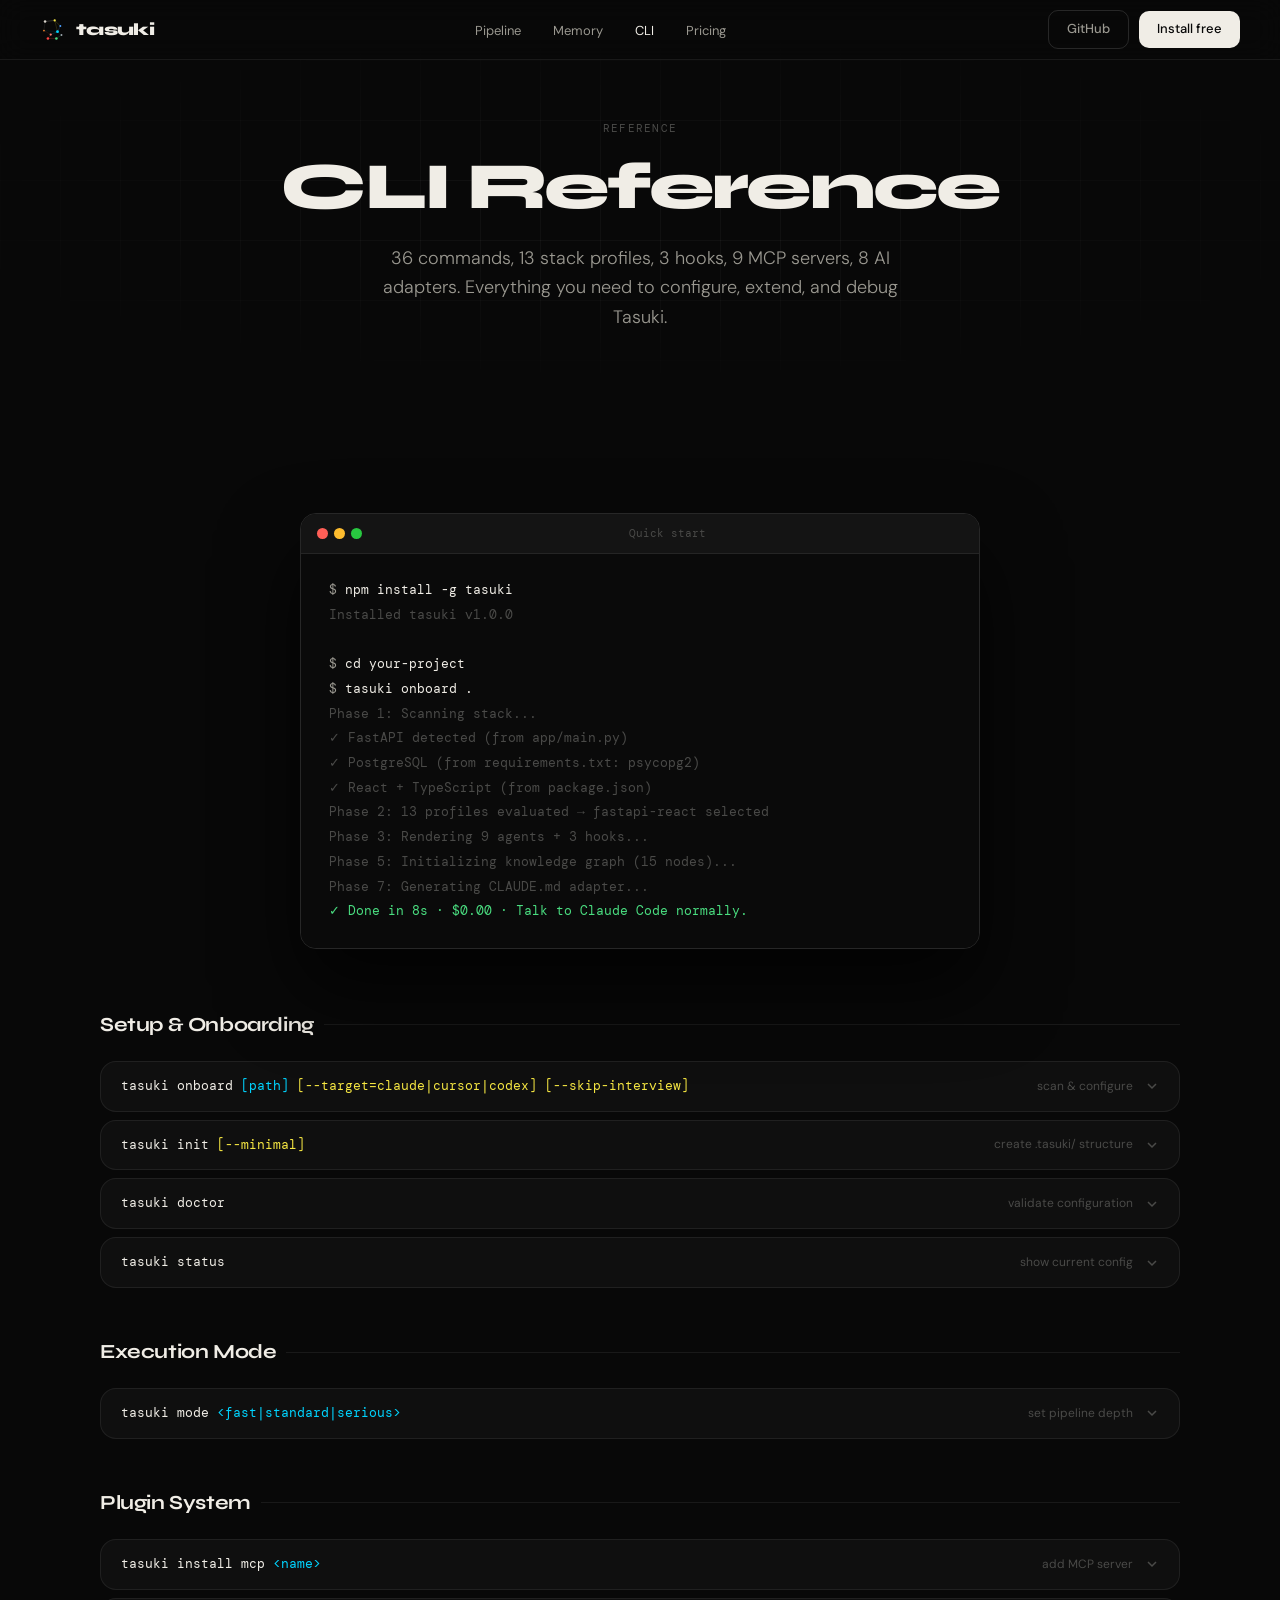
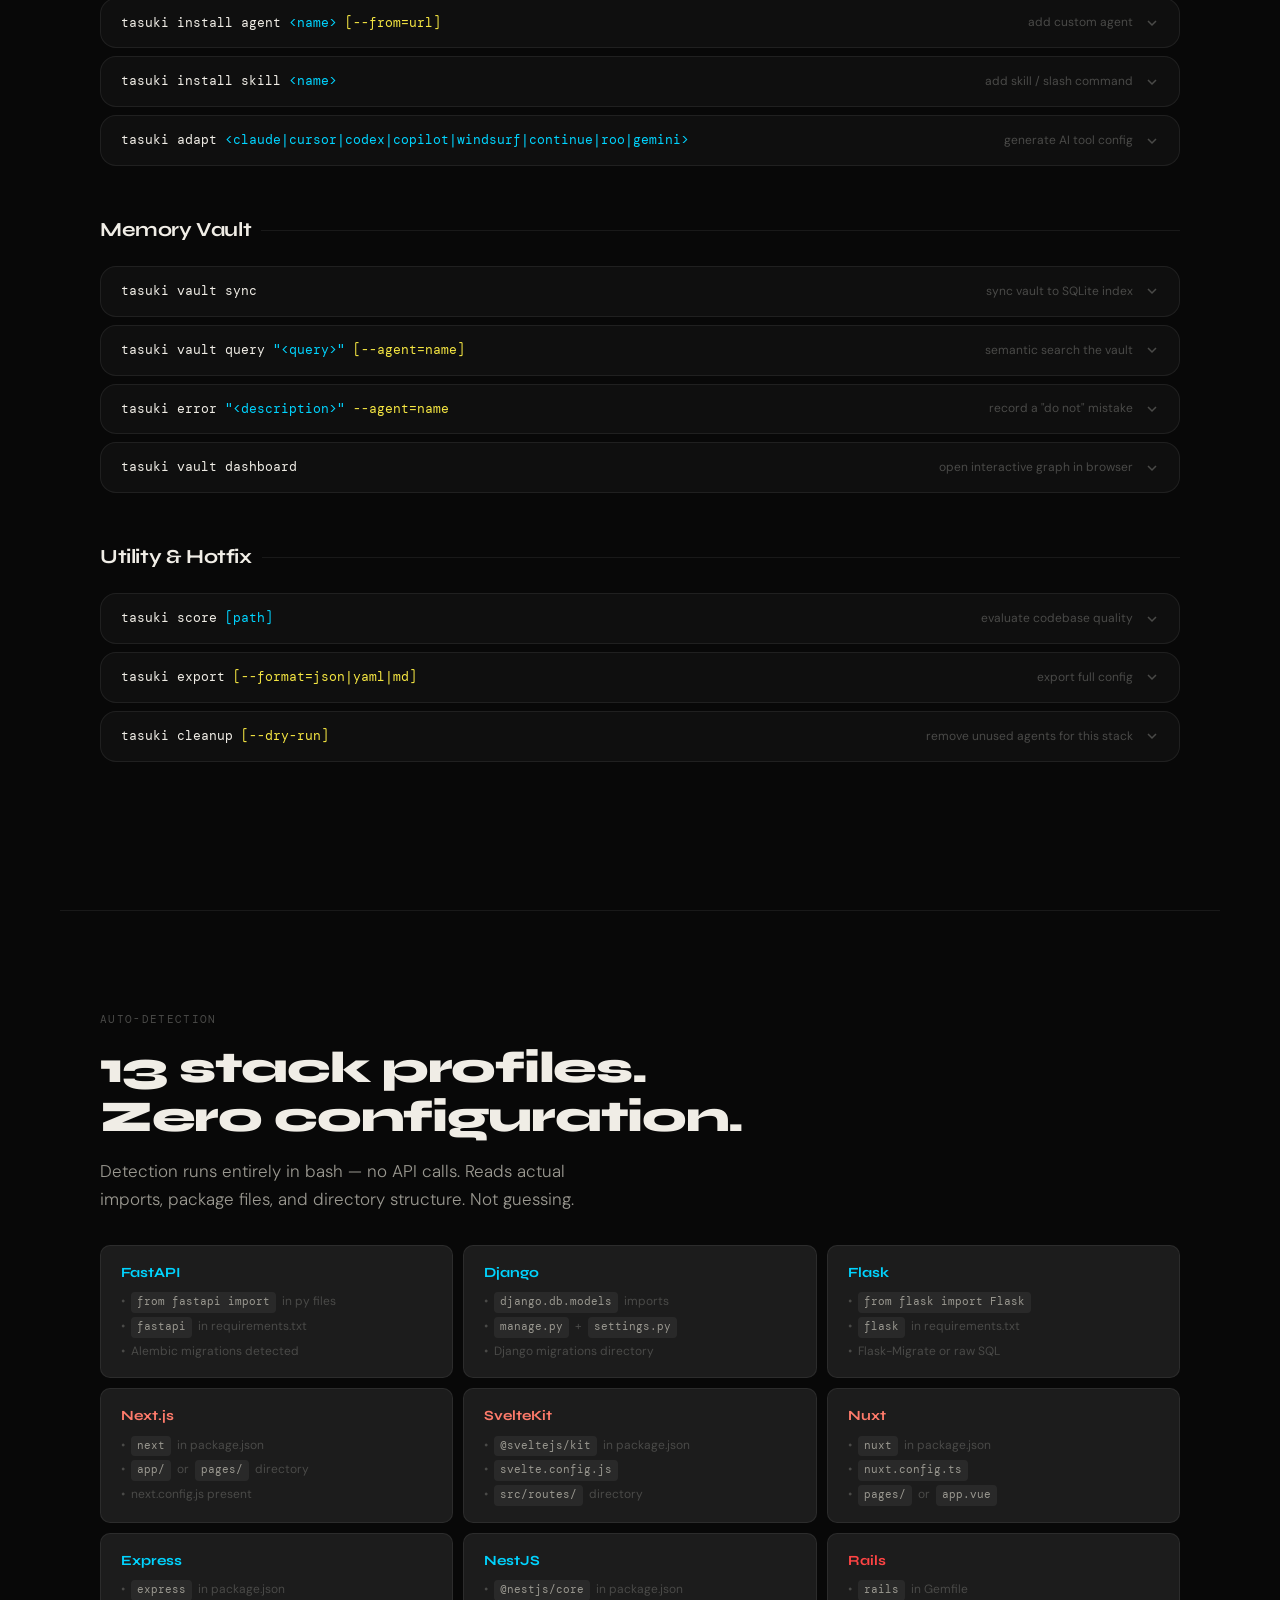
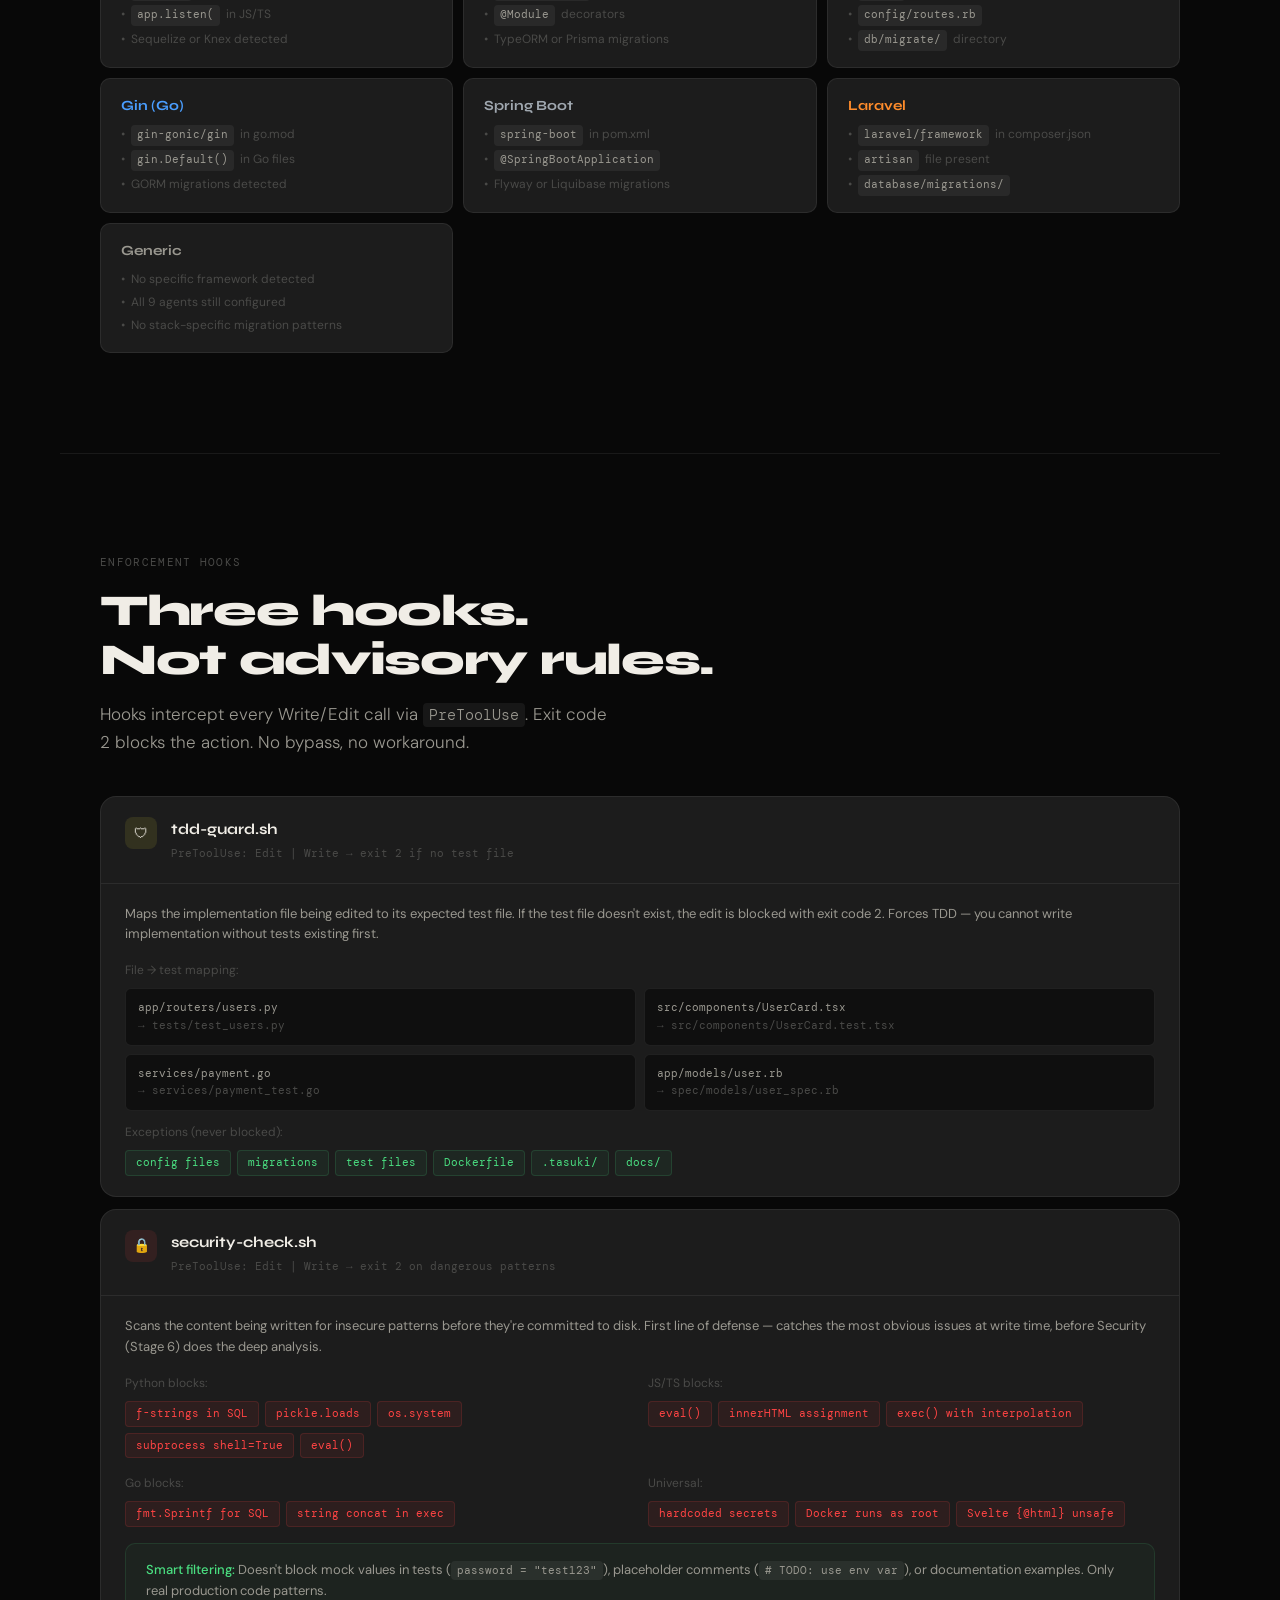
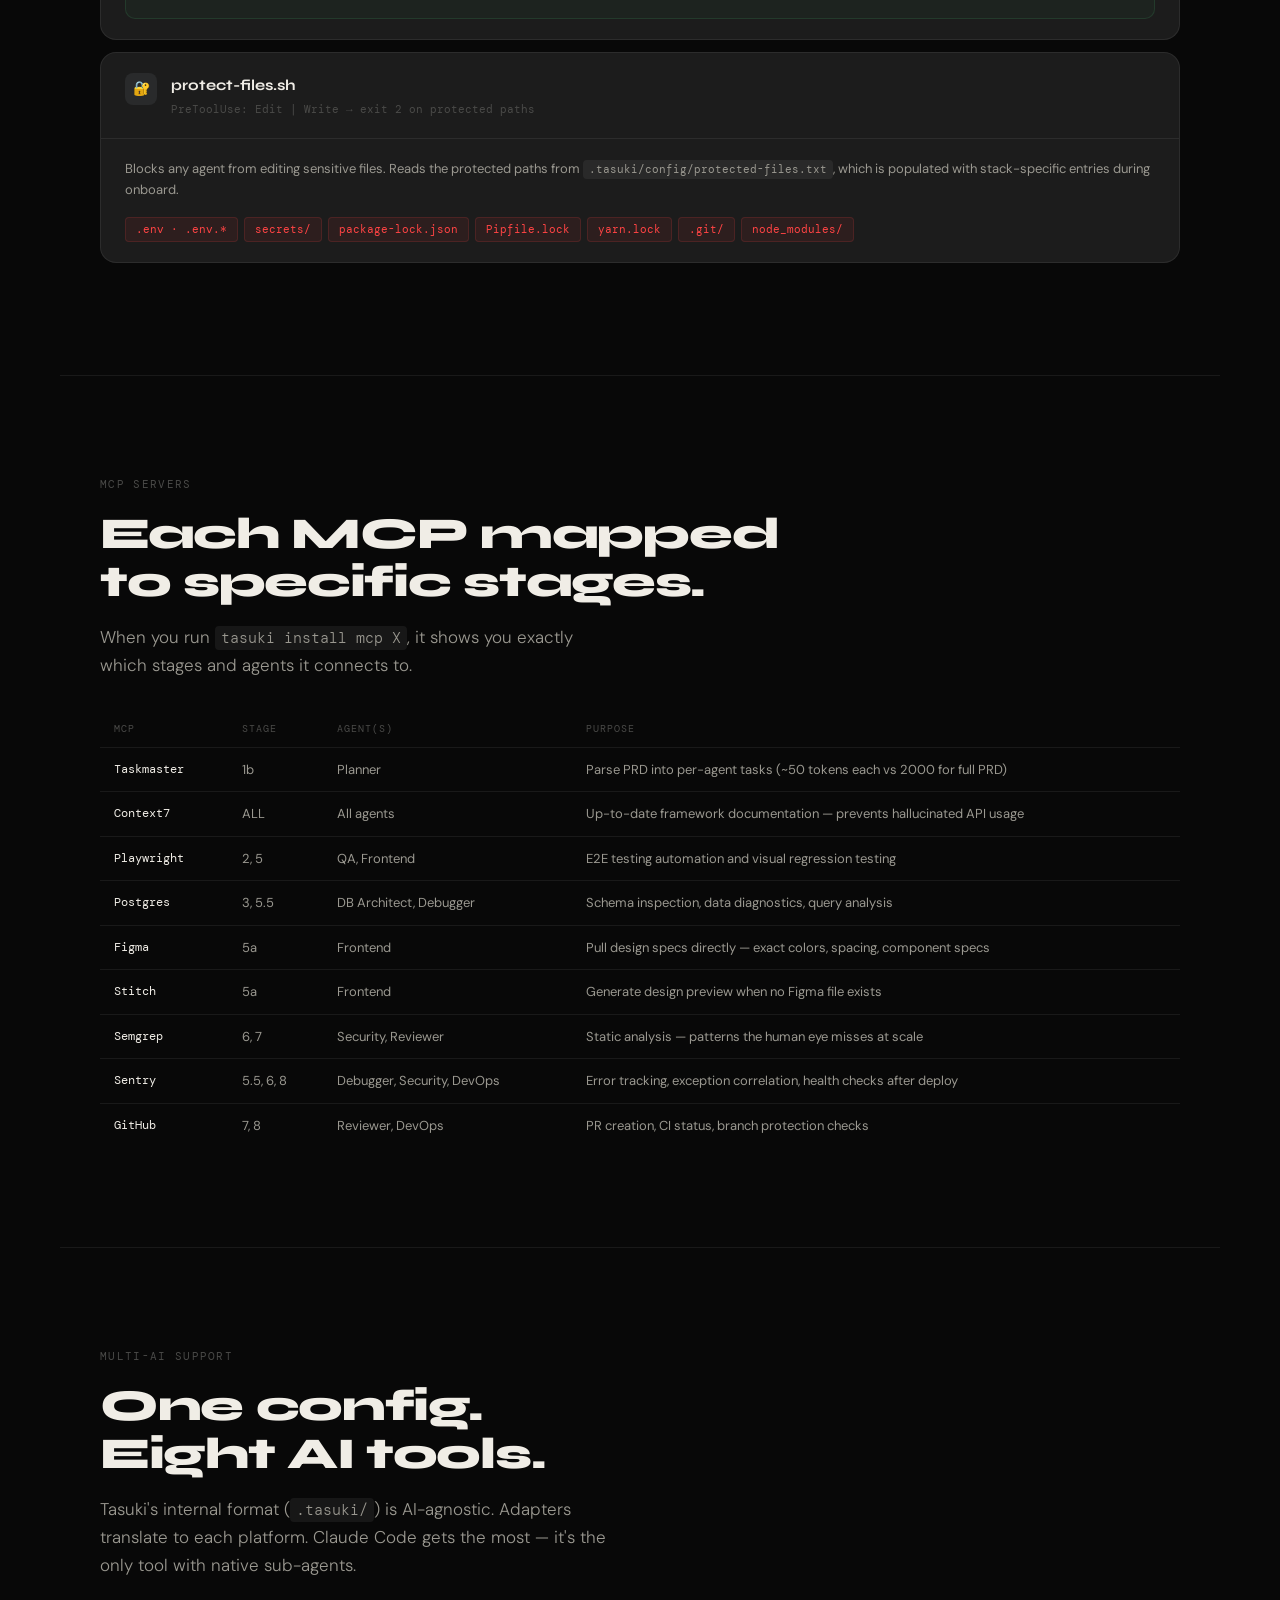
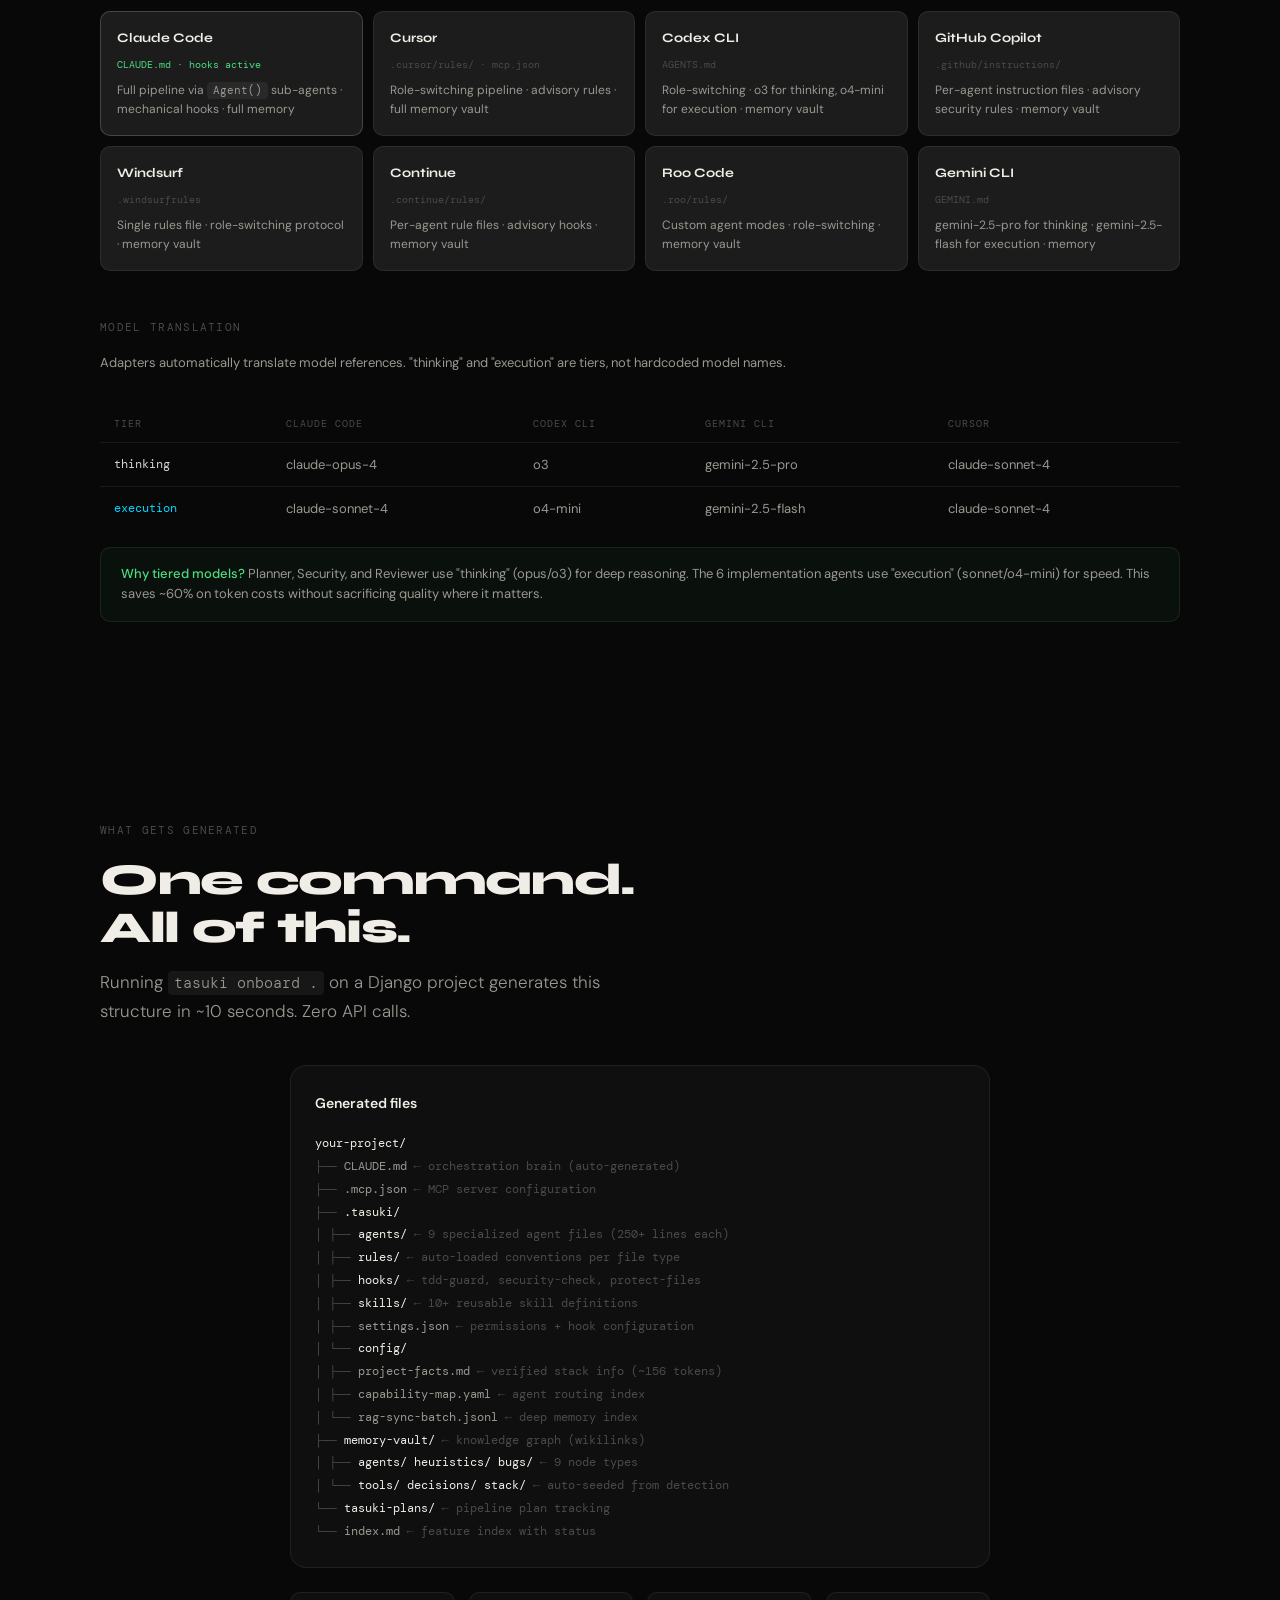
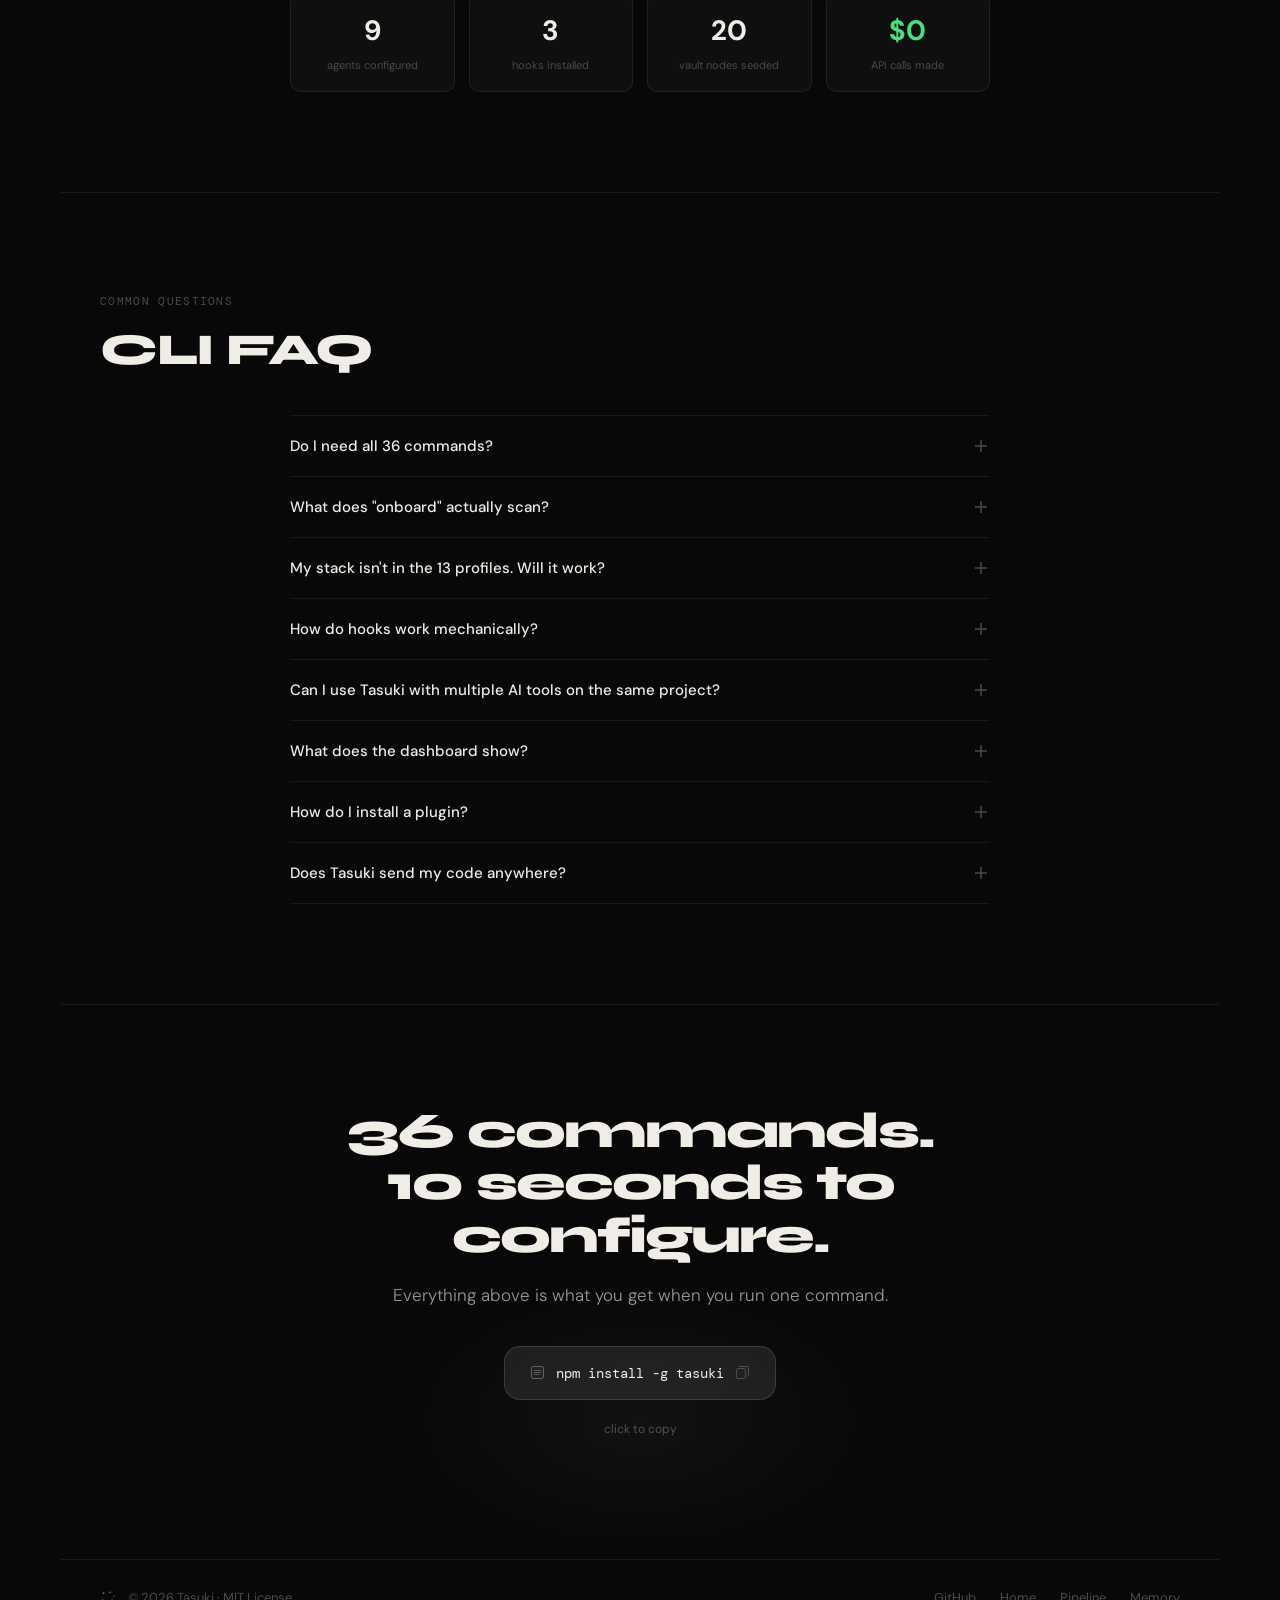
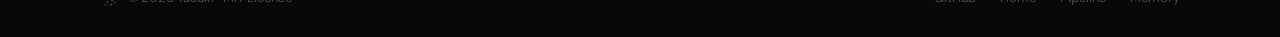
==== cli.html @ 6d3ccdf7 "Build multi-page site — pipeline, memory, CLI pages + shared CSS/JS - Extract inline styles/scripts " ====
<!DOCTYPE html>
<html lang="en">
<head>
<meta charset="UTF-8">
<meta name="viewport" content="width=device-width, initial-scale=1.0">
<title>CLI Reference — Tasuki</title>
<meta name="description" content="Complete Tasuki CLI reference: all 36 commands, 13 stack profiles, 3 hooks, 9 MCP servers, and multi-AI adapter system.">
<link rel="preconnect" href="https://fonts.googleapis.com">
<link rel="preconnect" href="https://fonts.gstatic.com" crossorigin>
<link href="https://fonts.googleapis.com/css2?family=Syne:wght@700;800&family=DM+Mono:wght@400;500&family=DM+Sans:ital,opsz,wght@0,9..40,300;0,9..40,400;0,9..40,500;1,9..40,300&display=swap" rel="stylesheet">
<link rel="stylesheet" href="css/styles.css">
</head>
<body>

<!-- NAV -->
<nav>
  <a href="index.html" class="nav-logo">
    <svg width="26" height="26" viewBox="0 0 92 84" fill="none">
      <line x1="18" y1="12" x2="52" y2="8"   stroke="#D8D4CC" stroke-width="1.2" opacity="0.55"/>
      <line x1="18" y1="12" x2="14" y2="44"  stroke="#D8D4CC" stroke-width="1.2" opacity="0.25"/>
      <line x1="52" y1="8"  x2="72" y2="28"  stroke="#F5E642"  stroke-width="1.2" opacity="0.5"/>
      <line x1="52" y1="8"  x2="62" y2="48"  stroke="#F5E642"  stroke-width="1.2" opacity="0.42"/>
      <line x1="72" y1="28" x2="62" y2="48"  stroke="#4A9EFF"  stroke-width="1.2" opacity="0.52"/>
      <line x1="62" y1="48" x2="38" y2="58"  stroke="#00D4FF"  stroke-width="1.2" opacity="0.52"/>
      <line x1="62" y1="48" x2="14" y2="44"  stroke="#00D4FF"  stroke-width="1.2" opacity="0.22"/>
      <line x1="38" y1="58" x2="14" y2="44"  stroke="#FF7B6B"  stroke-width="1.2" opacity="0.32"/>
      <line x1="38" y1="58" x2="28" y2="72"  stroke="#FF7B6B"  stroke-width="1.2" opacity="0.46"/>
      <line x1="28" y1="72" x2="58" y2="72"  stroke="#FF4444"  stroke-width="1.2" opacity="0.56"/>
      <line x1="58" y1="72" x2="76" y2="60"  stroke="#4ADE80"  stroke-width="1.2" opacity="0.5"/>
      <line x1="62" y1="48" x2="76" y2="60"  stroke="#00D4FF"  stroke-width="1.2" opacity="0.2"/>
      <circle cx="18" cy="12" r="4.5" fill="#D8D4CC"/>
      <circle cx="52" cy="8"  r="4"   fill="#F5E642"/>
      <circle cx="72" cy="28" r="3.5" fill="#4A9EFF"/>
      <circle cx="62" cy="48" r="5"   fill="#00D4FF"/>
      <circle cx="38" cy="58" r="4"   fill="#FF7B6B"/>
      <circle cx="14" cy="44" r="3"   fill="#FF8C2B"/>
      <circle cx="28" cy="72" r="4.5" fill="#FF4444"/>
      <circle cx="58" cy="72" r="4.5" fill="#4ADE80"/>
      <circle cx="76" cy="60" r="3.5" fill="#A0A8B0"/>
    </svg>
    <span class="nav-wordmark">tasuki</span>
  </a>
  <ul class="nav-links">
    <li><a href="pipeline.html">Pipeline</a></li>
    <li><a href="memory.html">Memory</a></li>
    <li><a href="cli.html" class="active">CLI</a></li>
    <li><a href="index.html#pricing">Pricing</a></li>
  </ul>
  <div class="nav-cta">
    <a href="https://github.com/ForeroAlexander/Tasuki" class="btn btn-ghost" target="_blank">GitHub</a>
    <a href="index.html#install" class="btn btn-white">Install free</a>
  </div>
</nav>

<!-- HERO -->
<div class="page-hero">
  <div class="hero-grid"></div>
  <div class="page-hero-eyebrow">Reference</div>
  <h1 class="page-hero-title">CLI Reference</h1>
  <p class="page-hero-sub">36 commands, 13 stack profiles, 3 hooks, 9 MCP servers, 8 AI adapters. Everything you need to configure, extend, and debug Tasuki.</p>
</div>

<div class="sect">

  <!-- QUICK START -->
  <div class="terminal-wrap" style="margin-bottom:60px;">
    <div class="terminal-bar">
      <div class="terminal-dots"><span class="td-r"></span><span class="td-y"></span><span class="td-g"></span></div>
      <div class="terminal-title">Quick start</div>
    </div>
    <div class="terminal-body">
      <span class="t-line"><span class="t-p">$</span> <span class="t-cmd">npm install -g tasuki</span></span>
      <span class="t-line t-dim">  Installed tasuki v1.0.0</span>
      <span class="t-line">&nbsp;</span>
      <span class="t-line"><span class="t-p">$</span> <span class="t-cmd">cd your-project</span></span>
      <span class="t-line"><span class="t-p">$</span> <span class="t-cmd">tasuki onboard .</span></span>
      <span class="t-line t-dim">  Phase 1: Scanning stack...</span>
      <span class="t-line t-dim">  ✓ FastAPI detected (from app/main.py)</span>
      <span class="t-line t-dim">  ✓ PostgreSQL (from requirements.txt: psycopg2)</span>
      <span class="t-line t-dim">  ✓ React + TypeScript (from package.json)</span>
      <span class="t-line t-dim">  Phase 2: 13 profiles evaluated → fastapi-react selected</span>
      <span class="t-line t-dim">  Phase 3: Rendering 9 agents + 3 hooks...</span>
      <span class="t-line t-dim">  Phase 5: Initializing knowledge graph (15 nodes)...</span>
      <span class="t-line t-dim">  Phase 7: Generating CLAUDE.md adapter...</span>
      <span class="t-line t-ok">  ✓ Done in 8s · $0.00 · Talk to Claude Code normally.</span>
    </div>
  </div>

  <!-- SETUP COMMANDS -->
  <div class="cmd-category">
    <div class="cmd-category-title">Setup &amp; Onboarding</div>

    <div class="cmd-block" onclick="toggleCmd(this)">
      <div class="cmd-head">
        <span class="cmd-syntax">tasuki onboard <span class="arg">[path]</span> <span class="flag">[--target=claude|cursor|codex]</span> <span class="flag">[--skip-interview]</span></span>
        <span class="cmd-brief">scan &amp; configure</span>
        <svg class="cmd-expand-icon" width="14" height="14" viewBox="0 0 14 14" fill="none" stroke="currentColor" stroke-width="1.5"><path d="M3 5L7 9L11 5"/></svg>
      </div>
      <div class="cmd-detail">
        <div class="cmd-detail-inner">
          <div class="cmd-desc">Scans your project with 5 bash detectors (zero API calls, $0), matches to a stack profile, generates <code>.tasuki/</code>, initializes the knowledge graph, and translates to your target AI tool. Takes ~10 seconds.</div>
          <div class="cmd-example">
            <span class="p">$</span> <span class="c">tasuki onboard . --target=cursor</span><br>
            <span class="ok">✓ Cursor adapter generated (.cursor/rules/)</span>
          </div>
        </div>
      </div>
    </div>

    <div class="cmd-block" onclick="toggleCmd(this)">
      <div class="cmd-head">
        <span class="cmd-syntax">tasuki init <span class="flag">[--minimal]</span></span>
        <span class="cmd-brief">create .tasuki/ structure</span>
        <svg class="cmd-expand-icon" width="14" height="14" viewBox="0 0 14 14" fill="none" stroke="currentColor" stroke-width="1.5"><path d="M3 5L7 9L11 5"/></svg>
      </div>
      <div class="cmd-detail">
        <div class="cmd-detail-inner">
          <div class="cmd-desc">Creates the bare <code>.tasuki/</code> directory structure without scanning. Use when you want to manually configure agents. <code>--minimal</code> creates only essential files.</div>
        </div>
      </div>
    </div>

    <div class="cmd-block" onclick="toggleCmd(this)">
      <div class="cmd-head">
        <span class="cmd-syntax">tasuki doctor</span>
        <span class="cmd-brief">validate configuration</span>
        <svg class="cmd-expand-icon" width="14" height="14" viewBox="0 0 14 14" fill="none" stroke="currentColor" stroke-width="1.5"><path d="M3 5L7 9L11 5"/></svg>
      </div>
      <div class="cmd-detail">
        <div class="cmd-detail-inner">
          <div class="cmd-desc">Checks all generated files for validity: JSON syntax, no unresolved <code>{{PLACEHOLDERS}}</code>, agent frontmatter parseable, hooks executable, capability map consistent.</div>
          <div class="cmd-example">
            <span class="p">$</span> <span class="c">tasuki doctor</span><br>
            <span class="ok">✓ 9 agents valid</span><br>
            <span class="ok">✓ 3 hooks executable</span><br>
            <span class="warn">⚠ project-facts.md: 2 unverified paths</span>
          </div>
        </div>
      </div>
    </div>

    <div class="cmd-block" onclick="toggleCmd(this)">
      <div class="cmd-head">
        <span class="cmd-syntax">tasuki status</span>
        <span class="cmd-brief">show current config</span>
        <svg class="cmd-expand-icon" width="14" height="14" viewBox="0 0 14 14" fill="none" stroke="currentColor" stroke-width="1.5"><path d="M3 5L7 9L11 5"/></svg>
      </div>
      <div class="cmd-detail">
        <div class="cmd-detail-inner">
          <div class="cmd-desc">Displays current configuration: active mode, detected stack, installed agents, active hooks, memory vault summary.</div>
          <div class="cmd-example">
            <span class="p">$</span> <span class="c">tasuki status</span><br>
            <span class="o">Mode: standard · Target: claude</span><br>
            <span class="o">Stack: FastAPI + PostgreSQL + React</span><br>
            <span class="o">Agents: 9 active · Hooks: 3 · Memory: 34 nodes</span>
          </div>
        </div>
      </div>
    </div>
  </div>

  <!-- MODE COMMANDS -->
  <div class="cmd-category">
    <div class="cmd-category-title">Execution Mode</div>

    <div class="cmd-block" onclick="toggleCmd(this)">
      <div class="cmd-head">
        <span class="cmd-syntax">tasuki mode <span class="arg">&lt;fast|standard|serious&gt;</span></span>
        <span class="cmd-brief">set pipeline depth</span>
        <svg class="cmd-expand-icon" width="14" height="14" viewBox="0 0 14 14" fill="none" stroke="currentColor" stroke-width="1.5"><path d="M3 5L7 9L11 5"/></svg>
      </div>
      <div class="cmd-detail">
        <div class="cmd-detail-inner">
          <div class="cmd-desc">Sets the execution mode written to CLAUDE.md. <strong>fast</strong>: 3 agents, ~$0.26, small bugs. <strong>standard</strong>: 6 agents, ~$0.68, new features. <strong>serious</strong>: all 9 agents, RAG mandatory, full retries.</div>
          <div class="cmd-example">
            <span class="p">$</span> <span class="c">tasuki mode standard</span><br>
            <span class="ok">✓ Mode set to standard (6 agents, ~$0.68/task)</span>
          </div>
        </div>
      </div>
    </div>
  </div>

  <!-- INSTALL COMMANDS -->
  <div class="cmd-category">
    <div class="cmd-category-title">Plugin System</div>

    <div class="cmd-block" onclick="toggleCmd(this)">
      <div class="cmd-head">
        <span class="cmd-syntax">tasuki install mcp <span class="arg">&lt;name&gt;</span></span>
        <span class="cmd-brief">add MCP server</span>
        <svg class="cmd-expand-icon" width="14" height="14" viewBox="0 0 14 14" fill="none" stroke="currentColor" stroke-width="1.5"><path d="M3 5L7 9L11 5"/></svg>
      </div>
      <div class="cmd-detail">
        <div class="cmd-detail-inner">
          <div class="cmd-desc">Installs an MCP server and wires it into the appropriate pipeline stages and agents. Shows you exactly which stages and agents the MCP connects to before confirming.</div>
          <div class="cmd-example">
            <span class="p">$</span> <span class="c">tasuki install mcp playwright</span><br>
            <span class="o">→ Stage 2 (QA E2E testing)</span><br>
            <span class="o">→ Stage 5 (Frontend visual regression)</span><br>
            <span class="o">→ Agents: qa, frontend-dev</span><br>
            <span class="ok">✓ Installed. Add to CLAUDE.md MCP list to activate.</span>
          </div>
        </div>
      </div>
    </div>

    <div class="cmd-block" onclick="toggleCmd(this)">
      <div class="cmd-head">
        <span class="cmd-syntax">tasuki install agent <span class="arg">&lt;name&gt;</span> <span class="flag">[--from=url]</span></span>
        <span class="cmd-brief">add custom agent</span>
        <svg class="cmd-expand-icon" width="14" height="14" viewBox="0 0 14 14" fill="none" stroke="currentColor" stroke-width="1.5"><path d="M3 5L7 9L11 5"/></svg>
      </div>
      <div class="cmd-detail">
        <div class="cmd-detail-inner">
          <div class="cmd-desc">Installs a custom agent into <code>.tasuki/agents/</code> and regenerates the capability map. The Planner will automatically see and route tasks to the new agent on the next pipeline run.</div>
          <div class="cmd-example">
            <span class="p">$</span> <span class="c">tasuki install agent mobile-dev</span><br>
            <span class="ok">✓ Agent installed · capability-map.yaml updated</span><br>
            <span class="o">Planner will now route mobile tasks to mobile-dev</span>
          </div>
        </div>
      </div>
    </div>

    <div class="cmd-block" onclick="toggleCmd(this)">
      <div class="cmd-head">
        <span class="cmd-syntax">tasuki install skill <span class="arg">&lt;name&gt;</span></span>
        <span class="cmd-brief">add skill / slash command</span>
        <svg class="cmd-expand-icon" width="14" height="14" viewBox="0 0 14 14" fill="none" stroke="currentColor" stroke-width="1.5"><path d="M3 5L7 9L11 5"/></svg>
      </div>
      <div class="cmd-detail">
        <div class="cmd-detail-inner">
          <div class="cmd-desc">Installs a skill into <code>.tasuki/skills/</code> and exposes it as a <code>/command</code> in your AI tool. Skills can be auto-triggered in specific pipeline stages or invoked manually.</div>
        </div>
      </div>
    </div>

    <div class="cmd-block" onclick="toggleCmd(this)">
      <div class="cmd-head">
        <span class="cmd-syntax">tasuki adapt <span class="arg">&lt;claude|cursor|codex|copilot|windsurf|continue|roo|gemini&gt;</span></span>
        <span class="cmd-brief">generate AI tool config</span>
        <svg class="cmd-expand-icon" width="14" height="14" viewBox="0 0 14 14" fill="none" stroke="currentColor" stroke-width="1.5"><path d="M3 5L7 9L11 5"/></svg>
      </div>
      <div class="cmd-detail">
        <div class="cmd-detail-inner">
          <div class="cmd-desc">Translates <code>.tasuki/</code> to the target AI tool's format. Can be run after onboarding to add support for a second tool, or after any agent/rule changes.</div>
          <div class="cmd-example">
            <span class="p">$</span> <span class="c">tasuki adapt cursor</span><br>
            <span class="ok">✓ .cursor/rules/ generated (9 agent rules)</span><br>
            <span class="ok">✓ .cursor/mcp.json updated</span>
          </div>
        </div>
      </div>
    </div>
  </div>

  <!-- VAULT COMMANDS -->
  <div class="cmd-category">
    <div class="cmd-category-title">Memory Vault</div>

    <div class="cmd-block" onclick="toggleCmd(this)">
      <div class="cmd-head">
        <span class="cmd-syntax">tasuki vault sync</span>
        <span class="cmd-brief">sync vault to SQLite index</span>
        <svg class="cmd-expand-icon" width="14" height="14" viewBox="0 0 14 14" fill="none" stroke="currentColor" stroke-width="1.5"><path d="M3 5L7 9L11 5"/></svg>
      </div>
      <div class="cmd-detail">
        <div class="cmd-detail-inner">
          <div class="cmd-desc">Reads all files in <code>memory-vault/</code>, parses wikilinks, indexes content into local SQLite for vector search. Run after manually editing vault files.</div>
          <div class="cmd-example">
            <span class="p">$</span> <span class="c">tasuki vault sync</span><br>
            <span class="o">Indexed 34 nodes · 128 edges · 2.3s</span><br>
            <span class="ok">✓ SQLite index updated</span>
          </div>
        </div>
      </div>
    </div>

    <div class="cmd-block" onclick="toggleCmd(this)">
      <div class="cmd-head">
        <span class="cmd-syntax">tasuki vault query <span class="arg">"&lt;query&gt;"</span> <span class="flag">[--agent=name]</span></span>
        <span class="cmd-brief">semantic search the vault</span>
        <svg class="cmd-expand-icon" width="14" height="14" viewBox="0 0 14 14" fill="none" stroke="currentColor" stroke-width="1.5"><path d="M3 5L7 9L11 5"/></svg>
      </div>
      <div class="cmd-detail">
        <div class="cmd-detail-inner">
          <div class="cmd-desc">Runs a semantic query over the local SQLite index. Returns top matching nodes with relevance scores. Use <code>--agent</code> to filter by agent tag.</div>
          <div class="cmd-example">
            <span class="p">$</span> <span class="c">tasuki vault query "how do we handle auth" --agent=backend-dev</span><br>
            <span class="o">→ routers/auth.py (0.94) · models/user.py (0.91)</span><br>
            <span class="o">→ plans/jwt-auth/prd.md (0.87)</span><br>
            <span class="o">→ heuristics/never-trust-client-input.md (0.82)</span>
          </div>
        </div>
      </div>
    </div>

    <div class="cmd-block" onclick="toggleCmd(this)">
      <div class="cmd-head">
        <span class="cmd-syntax">tasuki error <span class="arg">"&lt;description&gt;"</span> <span class="flag">--agent=name</span></span>
        <span class="cmd-brief">record a "do not" mistake</span>
        <svg class="cmd-expand-icon" width="14" height="14" viewBox="0 0 14 14" fill="none" stroke="currentColor" stroke-width="1.5"><path d="M3 5L7 9L11 5"/></svg>
      </div>
      <div class="cmd-detail">
        <div class="cmd-detail-inner">
          <div class="cmd-desc">Creates an error memory node AND adds it to <code>project-facts.md</code>'s "Do NOT" section. Every run of the specified agent will see this before starting.</div>
          <div class="cmd-example">
            <span class="p">$</span> <span class="c">tasuki error "Used print() instead of logger" --agent=backend-dev</span><br>
            <span class="ok">✓ memory-vault/errors/used-print-instead-of-logger.md created</span><br>
            <span class="ok">✓ project-facts.md "Do NOT" section updated</span>
          </div>
        </div>
      </div>
    </div>

    <div class="cmd-block" onclick="toggleCmd(this)">
      <div class="cmd-head">
        <span class="cmd-syntax">tasuki vault dashboard</span>
        <span class="cmd-brief">open interactive graph in browser</span>
        <svg class="cmd-expand-icon" width="14" height="14" viewBox="0 0 14 14" fill="none" stroke="currentColor" stroke-width="1.5"><path d="M3 5L7 9L11 5"/></svg>
      </div>
      <div class="cmd-detail">
        <div class="cmd-detail-inner">
          <div class="cmd-desc">Opens a D3.js force-directed graph of the memory vault in your browser. Node colors by type. Click to highlight connections. Each panel shows the raw file content.</div>
        </div>
      </div>
    </div>
  </div>

  <!-- UTILITY COMMANDS -->
  <div class="cmd-category">
    <div class="cmd-category-title">Utility &amp; Hotfix</div>

    <div class="cmd-block" onclick="toggleCmd(this)">
      <div class="cmd-head">
        <span class="cmd-syntax">tasuki score <span class="arg">[path]</span></span>
        <span class="cmd-brief">evaluate codebase quality</span>
        <svg class="cmd-expand-icon" width="14" height="14" viewBox="0 0 14 14" fill="none" stroke="currentColor" stroke-width="1.5"><path d="M3 5L7 9L11 5"/></svg>
      </div>
      <div class="cmd-detail">
        <div class="cmd-detail-inner">
          <div class="cmd-desc">Runs a quick quality audit: test coverage proxy, security pattern scan, hook compliance check, memory vault health. Returns a score out of 100.</div>
          <div class="cmd-example">
            <span class="p">$</span> <span class="c">tasuki score .</span><br>
            <span class="o">Tests: 78/100 · Security: 92/100 · Memory: 85/100</span><br>
            <span class="o">Overall: 84/100</span>
          </div>
        </div>
      </div>
    </div>

    <div class="cmd-block" onclick="toggleCmd(this)">
      <div class="cmd-head">
        <span class="cmd-syntax">tasuki export <span class="flag">[--format=json|yaml|md]</span></span>
        <span class="cmd-brief">export full config</span>
        <svg class="cmd-expand-icon" width="14" height="14" viewBox="0 0 14 14" fill="none" stroke="currentColor" stroke-width="1.5"><path d="M3 5L7 9L11 5"/></svg>
      </div>
      <div class="cmd-detail">
        <div class="cmd-detail-inner">
          <div class="cmd-desc">Exports the complete Tasuki configuration (agents, hooks, facts, capability map) as a portable file. Use for team sharing or backup.</div>
        </div>
      </div>
    </div>

    <div class="cmd-block" onclick="toggleCmd(this)">
      <div class="cmd-head">
        <span class="cmd-syntax">tasuki cleanup <span class="flag">[--dry-run]</span></span>
        <span class="cmd-brief">remove unused agents for this stack</span>
        <svg class="cmd-expand-icon" width="14" height="14" viewBox="0 0 14 14" fill="none" stroke="currentColor" stroke-width="1.5"><path d="M3 5L7 9L11 5"/></svg>
      </div>
      <div class="cmd-detail">
        <div class="cmd-detail-inner">
          <div class="cmd-desc">Removes agents not applicable to the detected stack. A pure backend project doesn't need a frontend agent. Use <code>--dry-run</code> to preview what would be removed. Cleanup is user-driven — Tasuki never auto-removes.</div>
        </div>
      </div>
    </div>
  </div>
</div>

<hr class="div">

<!-- STACK PROFILES -->
<div class="sect">
  <div class="eyebrow">Auto-detection</div>
  <h2 class="section-title">13 stack profiles.<br>Zero configuration.</h2>
  <p class="section-sub">Detection runs entirely in bash — no API calls. Reads actual imports, package files, and directory structure. Not guessing.</p>

  <div class="stack-grid">
    <div class="stack-card">
      <div class="stack-name" style="color:var(--backend);">FastAPI</div>
      <div class="stack-detects">
        <div class="stack-detect-item"><code>from fastapi import</code> in py files</div>
        <div class="stack-detect-item"><code>fastapi</code> in requirements.txt</div>
        <div class="stack-detect-item">Alembic migrations detected</div>
      </div>
    </div>
    <div class="stack-card">
      <div class="stack-name" style="color:var(--backend);">Django</div>
      <div class="stack-detects">
        <div class="stack-detect-item"><code>django.db.models</code> imports</div>
        <div class="stack-detect-item"><code>manage.py</code> + <code>settings.py</code></div>
        <div class="stack-detect-item">Django migrations directory</div>
      </div>
    </div>
    <div class="stack-card">
      <div class="stack-name" style="color:var(--backend);">Flask</div>
      <div class="stack-detects">
        <div class="stack-detect-item"><code>from flask import Flask</code></div>
        <div class="stack-detect-item"><code>flask</code> in requirements.txt</div>
        <div class="stack-detect-item">Flask-Migrate or raw SQL</div>
      </div>
    </div>
    <div class="stack-card">
      <div class="stack-name" style="color:var(--frontend);">Next.js</div>
      <div class="stack-detects">
        <div class="stack-detect-item"><code>next</code> in package.json</div>
        <div class="stack-detect-item"><code>app/</code> or <code>pages/</code> directory</div>
        <div class="stack-detect-item">next.config.js present</div>
      </div>
    </div>
    <div class="stack-card">
      <div class="stack-name" style="color:var(--frontend);">SvelteKit</div>
      <div class="stack-detects">
        <div class="stack-detect-item"><code>@sveltejs/kit</code> in package.json</div>
        <div class="stack-detect-item"><code>svelte.config.js</code></div>
        <div class="stack-detect-item"><code>src/routes/</code> directory</div>
      </div>
    </div>
    <div class="stack-card">
      <div class="stack-name" style="color:var(--frontend);">Nuxt</div>
      <div class="stack-detects">
        <div class="stack-detect-item"><code>nuxt</code> in package.json</div>
        <div class="stack-detect-item"><code>nuxt.config.ts</code></div>
        <div class="stack-detect-item"><code>pages/</code> or <code>app.vue</code></div>
      </div>
    </div>
    <div class="stack-card">
      <div class="stack-name" style="color:var(--backend);">Express</div>
      <div class="stack-detects">
        <div class="stack-detect-item"><code>express</code> in package.json</div>
        <div class="stack-detect-item"><code>app.listen(</code> in JS/TS</div>
        <div class="stack-detect-item">Sequelize or Knex detected</div>
      </div>
    </div>
    <div class="stack-card">
      <div class="stack-name" style="color:var(--backend);">NestJS</div>
      <div class="stack-detects">
        <div class="stack-detect-item"><code>@nestjs/core</code> in package.json</div>
        <div class="stack-detect-item"><code>@Module</code> decorators</div>
        <div class="stack-detect-item">TypeORM or Prisma migrations</div>
      </div>
    </div>
    <div class="stack-card">
      <div class="stack-name" style="color:var(--security);">Rails</div>
      <div class="stack-detects">
        <div class="stack-detect-item"><code>rails</code> in Gemfile</div>
        <div class="stack-detect-item"><code>config/routes.rb</code></div>
        <div class="stack-detect-item"><code>db/migrate/</code> directory</div>
      </div>
    </div>
    <div class="stack-card">
      <div class="stack-name" style="color:var(--dbarch);">Gin (Go)</div>
      <div class="stack-detects">
        <div class="stack-detect-item"><code>gin-gonic/gin</code> in go.mod</div>
        <div class="stack-detect-item"><code>gin.Default()</code> in Go files</div>
        <div class="stack-detect-item">GORM migrations detected</div>
      </div>
    </div>
    <div class="stack-card">
      <div class="stack-name" style="color:var(--devops);">Spring Boot</div>
      <div class="stack-detects">
        <div class="stack-detect-item"><code>spring-boot</code> in pom.xml</div>
        <div class="stack-detect-item"><code>@SpringBootApplication</code></div>
        <div class="stack-detect-item">Flyway or Liquibase migrations</div>
      </div>
    </div>
    <div class="stack-card">
      <div class="stack-name" style="color:var(--debugger);">Laravel</div>
      <div class="stack-detects">
        <div class="stack-detect-item"><code>laravel/framework</code> in composer.json</div>
        <div class="stack-detect-item"><code>artisan</code> file present</div>
        <div class="stack-detect-item"><code>database/migrations/</code></div>
      </div>
    </div>
    <div class="stack-card">
      <div class="stack-name" style="color:var(--text2);">Generic</div>
      <div class="stack-detects">
        <div class="stack-detect-item">No specific framework detected</div>
        <div class="stack-detect-item">All 9 agents still configured</div>
        <div class="stack-detect-item">No stack-specific migration patterns</div>
      </div>
    </div>
  </div>
</div>

<hr class="div">

<!-- HOOKS -->
<div class="sect">
  <div class="eyebrow">Enforcement hooks</div>
  <h2 class="section-title">Three hooks.<br>Not advisory rules.</h2>
  <p class="section-sub">Hooks intercept every Write/Edit call via <code>PreToolUse</code>. Exit code 2 blocks the action. No bypass, no workaround.</p>

  <div style="margin-top:40px;">
    <div class="hook-block">
      <div class="hook-head">
        <div class="hook-icon" style="background:rgba(245,230,66,0.1);">🛡</div>
        <div>
          <div class="hook-name">tdd-guard.sh</div>
          <div class="hook-trigger">PreToolUse: Edit | Write → exit 2 if no test file</div>
        </div>
      </div>
      <div class="hook-body">
        <div class="hook-desc">Maps the implementation file being edited to its expected test file. If the test file doesn't exist, the edit is blocked with exit code 2. Forces TDD — you cannot write implementation without tests existing first.</div>
        <div style="margin-bottom:12px;">
          <div style="font-size:12px;color:var(--text3);margin-bottom:8px;">File → test mapping:</div>
          <div style="display:grid;grid-template-columns:1fr 1fr;gap:8px;font-family:'DM Mono',monospace;font-size:11px;">
            <div style="background:var(--bg2);padding:10px 12px;border-radius:6px;border:1px solid var(--border);color:var(--text2);">app/routers/users.py<br><span style="color:var(--text3);">→ tests/test_users.py</span></div>
            <div style="background:var(--bg2);padding:10px 12px;border-radius:6px;border:1px solid var(--border);color:var(--text2);">src/components/UserCard.tsx<br><span style="color:var(--text3);">→ src/components/UserCard.test.tsx</span></div>
            <div style="background:var(--bg2);padding:10px 12px;border-radius:6px;border:1px solid var(--border);color:var(--text2);">services/payment.go<br><span style="color:var(--text3);">→ services/payment_test.go</span></div>
            <div style="background:var(--bg2);padding:10px 12px;border-radius:6px;border:1px solid var(--border);color:var(--text2);">app/models/user.rb<br><span style="color:var(--text3);">→ spec/models/user_spec.rb</span></div>
          </div>
        </div>
        <div style="font-size:12px;color:var(--text3);margin-bottom:8px;">Exceptions (never blocked):</div>
        <div class="hook-blocks">
          <span class="hook-block-item" style="background:rgba(74,222,128,0.06);border-color:rgba(74,222,128,0.15);color:var(--reviewer);">config files</span>
          <span class="hook-block-item" style="background:rgba(74,222,128,0.06);border-color:rgba(74,222,128,0.15);color:var(--reviewer);">migrations</span>
          <span class="hook-block-item" style="background:rgba(74,222,128,0.06);border-color:rgba(74,222,128,0.15);color:var(--reviewer);">test files</span>
          <span class="hook-block-item" style="background:rgba(74,222,128,0.06);border-color:rgba(74,222,128,0.15);color:var(--reviewer);">Dockerfile</span>
          <span class="hook-block-item" style="background:rgba(74,222,128,0.06);border-color:rgba(74,222,128,0.15);color:var(--reviewer);">.tasuki/</span>
          <span class="hook-block-item" style="background:rgba(74,222,128,0.06);border-color:rgba(74,222,128,0.15);color:var(--reviewer);">docs/</span>
        </div>
      </div>
    </div>

    <div class="hook-block">
      <div class="hook-head">
        <div class="hook-icon" style="background:rgba(255,68,68,0.1);">🔒</div>
        <div>
          <div class="hook-name">security-check.sh</div>
          <div class="hook-trigger">PreToolUse: Edit | Write → exit 2 on dangerous patterns</div>
        </div>
      </div>
      <div class="hook-body">
        <div class="hook-desc">Scans the content being written for insecure patterns before they're committed to disk. First line of defense — catches the most obvious issues at write time, before Security (Stage 6) does the deep analysis.</div>
        <div style="display:grid;grid-template-columns:1fr 1fr;gap:16px;margin-top:16px;">
          <div>
            <div style="font-size:12px;color:var(--text3);margin-bottom:8px;">Python blocks:</div>
            <div class="hook-blocks">
              <span class="hook-block-item">f-strings in SQL</span>
              <span class="hook-block-item">pickle.loads</span>
              <span class="hook-block-item">os.system</span>
              <span class="hook-block-item">subprocess shell=True</span>
              <span class="hook-block-item">eval()</span>
            </div>
          </div>
          <div>
            <div style="font-size:12px;color:var(--text3);margin-bottom:8px;">JS/TS blocks:</div>
            <div class="hook-blocks">
              <span class="hook-block-item">eval()</span>
              <span class="hook-block-item">innerHTML assignment</span>
              <span class="hook-block-item">exec() with interpolation</span>
            </div>
          </div>
          <div>
            <div style="font-size:12px;color:var(--text3);margin-bottom:8px;">Go blocks:</div>
            <div class="hook-blocks">
              <span class="hook-block-item">fmt.Sprintf for SQL</span>
              <span class="hook-block-item">string concat in exec</span>
            </div>
          </div>
          <div>
            <div style="font-size:12px;color:var(--text3);margin-bottom:8px;">Universal:</div>
            <div class="hook-blocks">
              <span class="hook-block-item">hardcoded secrets</span>
              <span class="hook-block-item">Docker runs as root</span>
              <span class="hook-block-item">Svelte {@html} unsafe</span>
            </div>
          </div>
        </div>
        <div class="info-box" style="margin-top:16px;">
          <strong>Smart filtering:</strong> Doesn't block mock values in tests (<code>password = "test123"</code>), placeholder comments (<code># TODO: use env var</code>), or documentation examples. Only real production code patterns.
        </div>
      </div>
    </div>

    <div class="hook-block">
      <div class="hook-head">
        <div class="hook-icon" style="background:rgba(160,168,176,0.1);">🔐</div>
        <div>
          <div class="hook-name">protect-files.sh</div>
          <div class="hook-trigger">PreToolUse: Edit | Write → exit 2 on protected paths</div>
        </div>
      </div>
      <div class="hook-body">
        <div class="hook-desc">Blocks any agent from editing sensitive files. Reads the protected paths from <code>.tasuki/config/protected-files.txt</code>, which is populated with stack-specific entries during onboard.</div>
        <div style="display:flex;flex-wrap:wrap;gap:6px;margin-top:16px;">
          <span class="hook-block-item">.env · .env.*</span>
          <span class="hook-block-item">secrets/</span>
          <span class="hook-block-item">package-lock.json</span>
          <span class="hook-block-item">Pipfile.lock</span>
          <span class="hook-block-item">yarn.lock</span>
          <span class="hook-block-item">.git/</span>
          <span class="hook-block-item">node_modules/</span>
        </div>
      </div>
    </div>
  </div>
</div>

<hr class="div">

<!-- MCP TABLE -->
<div class="sect">
  <div class="eyebrow">MCP servers</div>
  <h2 class="section-title">Each MCP mapped<br>to specific stages.</h2>
  <p class="section-sub">When you run <code>tasuki install mcp X</code>, it shows you exactly which stages and agents it connects to.</p>

  <table class="mcp-table">
    <thead>
      <tr>
        <th>MCP</th>
        <th>Stage</th>
        <th>Agent(s)</th>
        <th>Purpose</th>
      </tr>
    </thead>
    <tbody>
      <tr>
        <td>Taskmaster</td>
        <td>1b</td>
        <td>Planner</td>
        <td>Parse PRD into per-agent tasks (~50 tokens each vs 2000 for full PRD)</td>
      </tr>
      <tr>
        <td>Context7</td>
        <td>ALL</td>
        <td>All agents</td>
        <td>Up-to-date framework documentation — prevents hallucinated API usage</td>
      </tr>
      <tr>
        <td>Playwright</td>
        <td>2, 5</td>
        <td>QA, Frontend</td>
        <td>E2E testing automation and visual regression testing</td>
      </tr>
      <tr>
        <td>Postgres</td>
        <td>3, 5.5</td>
        <td>DB Architect, Debugger</td>
        <td>Schema inspection, data diagnostics, query analysis</td>
      </tr>
      <tr>
        <td>Figma</td>
        <td>5a</td>
        <td>Frontend</td>
        <td>Pull design specs directly — exact colors, spacing, component specs</td>
      </tr>
      <tr>
        <td>Stitch</td>
        <td>5a</td>
        <td>Frontend</td>
        <td>Generate design preview when no Figma file exists</td>
      </tr>
      <tr>
        <td>Semgrep</td>
        <td>6, 7</td>
        <td>Security, Reviewer</td>
        <td>Static analysis — patterns the human eye misses at scale</td>
      </tr>
      <tr>
        <td>Sentry</td>
        <td>5.5, 6, 8</td>
        <td>Debugger, Security, DevOps</td>
        <td>Error tracking, exception correlation, health checks after deploy</td>
      </tr>
      <tr>
        <td>GitHub</td>
        <td>7, 8</td>
        <td>Reviewer, DevOps</td>
        <td>PR creation, CI status, branch protection checks</td>
      </tr>
    </tbody>
  </table>
</div>

<hr class="div">

<!-- MULTI-AI ADAPTERS -->
<div class="sect">
  <div class="eyebrow">Multi-AI support</div>
  <h2 class="section-title">One config.<br>Eight AI tools.</h2>
  <p class="section-sub">Tasuki's internal format (<code>.tasuki/</code>) is AI-agnostic. Adapters translate to each platform. Claude Code gets the most — it's the only tool with native sub-agents.</p>

  <div class="adapter-grid">
    <div class="adapter-card" style="border-color:rgba(255,255,255,0.18);">
      <div class="adapter-name">Claude Code</div>
      <div class="adapter-file" style="color:var(--reviewer);">CLAUDE.md · hooks active</div>
      <div class="adapter-features">Full pipeline via <code>Agent()</code> sub-agents · mechanical hooks · full memory</div>
    </div>
    <div class="adapter-card">
      <div class="adapter-name">Cursor</div>
      <div class="adapter-file">.cursor/rules/ · mcp.json</div>
      <div class="adapter-features">Role-switching pipeline · advisory rules · full memory vault</div>
    </div>
    <div class="adapter-card">
      <div class="adapter-name">Codex CLI</div>
      <div class="adapter-file">AGENTS.md</div>
      <div class="adapter-features">Role-switching · o3 for thinking, o4-mini for execution · memory vault</div>
    </div>
    <div class="adapter-card">
      <div class="adapter-name">GitHub Copilot</div>
      <div class="adapter-file">.github/instructions/</div>
      <div class="adapter-features">Per-agent instruction files · advisory security rules · memory vault</div>
    </div>
    <div class="adapter-card">
      <div class="adapter-name">Windsurf</div>
      <div class="adapter-file">.windsurfrules</div>
      <div class="adapter-features">Single rules file · role-switching protocol · memory vault</div>
    </div>
    <div class="adapter-card">
      <div class="adapter-name">Continue</div>
      <div class="adapter-file">.continue/rules/</div>
      <div class="adapter-features">Per-agent rule files · advisory hooks · memory vault</div>
    </div>
    <div class="adapter-card">
      <div class="adapter-name">Roo Code</div>
      <div class="adapter-file">.roo/rules/</div>
      <div class="adapter-features">Custom agent modes · role-switching · memory vault</div>
    </div>
    <div class="adapter-card">
      <div class="adapter-name">Gemini CLI</div>
      <div class="adapter-file">GEMINI.md</div>
      <div class="adapter-features">gemini-2.5-pro for thinking · gemini-2.5-flash for execution · memory</div>
    </div>
  </div>

  <!-- MODEL TRANSLATION TABLE -->
  <div style="margin-top:48px;">
    <div class="eyebrow" style="margin-bottom:16px;">Model translation</div>
    <p style="font-size:13px;color:var(--text2);margin-bottom:20px;">Adapters automatically translate model references. "thinking" and "execution" are tiers, not hardcoded model names.</p>
    <table class="mcp-table">
      <thead>
        <tr>
          <th>Tier</th>
          <th>Claude Code</th>
          <th>Codex CLI</th>
          <th>Gemini CLI</th>
          <th>Cursor</th>
        </tr>
      </thead>
      <tbody>
        <tr>
          <td style="color:var(--planner);">thinking</td>
          <td>claude-opus-4</td>
          <td>o3</td>
          <td>gemini-2.5-pro</td>
          <td>claude-sonnet-4</td>
        </tr>
        <tr>
          <td style="color:var(--backend);">execution</td>
          <td>claude-sonnet-4</td>
          <td>o4-mini</td>
          <td>gemini-2.5-flash</td>
          <td>claude-sonnet-4</td>
        </tr>
      </tbody>
    </table>
    <div class="info-box" style="margin-top:16px;">
      <strong>Why tiered models?</strong> Planner, Security, and Reviewer use "thinking" (opus/o3) for deep reasoning. The 6 implementation agents use "execution" (sonnet/o4-mini) for speed. This saves ~60% on token costs without sacrificing quality where it matters.
    </div>
  </div>
</div>

<!-- WHAT ONBOARD GENERATES -->
<div class="sect">
  <div class="eyebrow">What gets generated</div>
  <h2 class="section-title">One command.<br>All of this.</h2>
  <p class="section-sub">Running <code>tasuki onboard .</code> on a Django project generates this structure in ~10 seconds. Zero API calls.</p>

  <div style="max-width:700px;margin:40px auto 0;">
    <div class="vault-tree">
      <div style="font-family:'DM Sans',sans-serif;font-size:14px;font-weight:600;margin-bottom:16px;color:var(--text);">Generated files</div>
<span class="vt-dir">your-project/</span><br>
<span style="color:var(--text3);">├── </span><span class="vt-file">CLAUDE.md</span>                       <span class="vt-comment">  ← orchestration brain (auto-generated)</span><br>
<span style="color:var(--text3);">├── </span><span class="vt-file">.mcp.json</span>                       <span class="vt-comment">  ← MCP server configuration</span><br>
<span style="color:var(--text3);">├── </span><span class="vt-dir">.tasuki/</span><br>
<span style="color:var(--text3);">│   ├── </span><span class="vt-dir">agents/</span>                     <span class="vt-comment">  ← 9 specialized agent files (250+ lines each)</span><br>
<span style="color:var(--text3);">│   ├── </span><span class="vt-dir">rules/</span>                      <span class="vt-comment">  ← auto-loaded conventions per file type</span><br>
<span style="color:var(--text3);">│   ├── </span><span class="vt-dir">hooks/</span>                      <span class="vt-comment">  ← tdd-guard, security-check, protect-files</span><br>
<span style="color:var(--text3);">│   ├── </span><span class="vt-dir">skills/</span>                     <span class="vt-comment">  ← 10+ reusable skill definitions</span><br>
<span style="color:var(--text3);">│   ├── </span><span class="vt-file">settings.json</span>               <span class="vt-comment">  ← permissions + hook configuration</span><br>
<span style="color:var(--text3);">│   └── </span><span class="vt-dir">config/</span><br>
<span style="color:var(--text3);">│       ├── </span><span class="vt-file">project-facts.md</span>        <span class="vt-comment">  ← verified stack info (~156 tokens)</span><br>
<span style="color:var(--text3);">│       ├── </span><span class="vt-file">capability-map.yaml</span>     <span class="vt-comment">  ← agent routing index</span><br>
<span style="color:var(--text3);">│       └── </span><span class="vt-file">rag-sync-batch.jsonl</span>    <span class="vt-comment">  ← deep memory index</span><br>
<span style="color:var(--text3);">├── </span><span class="vt-dir">memory-vault/</span>                   <span class="vt-comment">  ← knowledge graph (wikilinks)</span><br>
<span style="color:var(--text3);">│   ├── </span><span class="vt-dir">agents/</span> <span class="vt-dir">heuristics/</span> <span class="vt-dir">bugs/</span>   <span class="vt-comment">  ← 9 node types</span><br>
<span style="color:var(--text3);">│   └── </span><span class="vt-dir">tools/</span> <span class="vt-dir">decisions/</span> <span class="vt-dir">stack/</span>   <span class="vt-comment">  ← auto-seeded from detection</span><br>
<span style="color:var(--text3);">└── </span><span class="vt-dir">tasuki-plans/</span>                   <span class="vt-comment">  ← pipeline plan tracking</span><br>
<span style="color:var(--text3);">    └── </span><span class="vt-file">index.md</span>                    <span class="vt-comment">  ← feature index with status</span>
    </div>

    <div style="display:grid;grid-template-columns:repeat(4,1fr);gap:14px;margin-top:24px;">
      <div style="background:var(--bg2);border:1px solid var(--border);border-radius:var(--radius);padding:16px;text-align:center;">
        <div style="font-size:28px;font-weight:700;color:var(--text);">9</div>
        <div style="font-size:11px;color:var(--text3);margin-top:4px;">agents configured</div>
      </div>
      <div style="background:var(--bg2);border:1px solid var(--border);border-radius:var(--radius);padding:16px;text-align:center;">
        <div style="font-size:28px;font-weight:700;color:var(--text);">3</div>
        <div style="font-size:11px;color:var(--text3);margin-top:4px;">hooks installed</div>
      </div>
      <div style="background:var(--bg2);border:1px solid var(--border);border-radius:var(--radius);padding:16px;text-align:center;">
        <div style="font-size:28px;font-weight:700;color:var(--text);">20</div>
        <div style="font-size:11px;color:var(--text3);margin-top:4px;">vault nodes seeded</div>
      </div>
      <div style="background:var(--bg2);border:1px solid var(--border);border-radius:var(--radius);padding:16px;text-align:center;">
        <div style="font-size:28px;font-weight:700;color:var(--reviewer);">$0</div>
        <div style="font-size:11px;color:var(--text3);margin-top:4px;">API calls made</div>
      </div>
    </div>
  </div>
</div>

<hr class="div">

<!-- FAQ -->
<div class="sect">
  <div class="eyebrow">Common questions</div>
  <h2 class="section-title">CLI FAQ</h2>

  <div class="faq-list" style="max-width:700px;margin:40px auto 0;">
    <div class="faq-item">
      <button class="faq-q" onclick="toggleFaq(this)">Do I need all 36 commands?<svg class="faq-icon" viewBox="0 0 18 18" fill="none" stroke="currentColor" stroke-width="1.5"><line x1="9" y1="3" x2="9" y2="15"/><line x1="3" y1="9" x2="15" y2="9"/></svg></button>
      <div class="faq-a">No. 90% of users only need 3: <code>tasuki</code> (onboard), <code>tasuki dashboard</code>, and <code>tasuki progress</code>. The rest are power-user tools for debugging, team workflows, and plugin management. Think of it like <code>git</code> — 150+ commands, you use 5.</div>
    </div>
    <div class="faq-item">
      <button class="faq-q" onclick="toggleFaq(this)">What does "onboard" actually scan?<svg class="faq-icon" viewBox="0 0 18 18" fill="none" stroke="currentColor" stroke-width="1.5"><line x1="9" y1="3" x2="9" y2="15"/><line x1="3" y1="9" x2="15" y2="9"/></svg></button>
      <div class="faq-a">5 detectors run against your actual files — no API calls. Backend detector greps imports for framework detection. Database detector checks <code>requirements.txt</code>, <code>package.json</code>, and config files. Frontend detector looks for React/Vue/Svelte patterns. Infra detector finds Docker/CI configs. Testing detector finds test frameworks and coverage tools. Everything verified from real files, not guessed.</div>
    </div>
    <div class="faq-item">
      <button class="faq-q" onclick="toggleFaq(this)">My stack isn't in the 13 profiles. Will it work?<svg class="faq-icon" viewBox="0 0 18 18" fill="none" stroke="currentColor" stroke-width="1.5"><line x1="9" y1="3" x2="9" y2="15"/><line x1="3" y1="9" x2="15" y2="9"/></svg></button>
      <div class="faq-a">Yes — the Generic profile activates as fallback. All 9 agents still configure with universal best practices. You just won't get stack-specific migration patterns or framework-aware test conventions. You can also <a href="https://github.com/ForeroAlexander/Tasuki/blob/main/CONTRIBUTING.md" target="_blank" style="color:var(--text);">contribute a new profile</a> — it's a YAML file with detection rules and conventions.</div>
    </div>
    <div class="faq-item">
      <button class="faq-q" onclick="toggleFaq(this)">How do hooks work mechanically?<svg class="faq-icon" viewBox="0 0 18 18" fill="none" stroke="currentColor" stroke-width="1.5"><line x1="9" y1="3" x2="9" y2="15"/><line x1="3" y1="9" x2="15" y2="9"/></svg></button>
      <div class="faq-a">On Claude Code: hooks are registered in <code>settings.json</code> as <code>PreToolUse</code> events. When Claude tries to Edit or Write a file, the hook script runs first. Exit 0 = allow, exit 2 = block with message. Claude Code enforces this mechanically — the AI cannot bypass it. On other tools: hooks become advisory rules in the AI's instructions — strongly worded but not physically enforced.</div>
    </div>
    <div class="faq-item">
      <button class="faq-q" onclick="toggleFaq(this)">Can I use Tasuki with multiple AI tools on the same project?<svg class="faq-icon" viewBox="0 0 18 18" fill="none" stroke="currentColor" stroke-width="1.5"><line x1="9" y1="3" x2="9" y2="15"/><line x1="3" y1="9" x2="15" y2="9"/></svg></button>
      <div class="faq-a">Yes. Run <code>tasuki onboard . --target=all</code> and it generates config for all 8 tools simultaneously. Each adapter writes to its own location (<code>CLAUDE.md</code>, <code>.cursor/rules/</code>, <code>.windsurfrules</code>, etc.). They share the same <code>.tasuki/</code> directory, memory vault, and plans.</div>
    </div>
    <div class="faq-item">
      <button class="faq-q" onclick="toggleFaq(this)">What does the dashboard show?<svg class="faq-icon" viewBox="0 0 18 18" fill="none" stroke="currentColor" stroke-width="1.5"><line x1="9" y1="3" x2="9" y2="15"/><line x1="3" y1="9" x2="15" y2="9"/></svg></button>
      <div class="faq-a">A local HTML dashboard served at <code>localhost:8686</code> with: pipeline progress with animated agent characters, interactive D3.js knowledge graph, cost-per-task table, health score breakdown, agent usage charts, mode distribution, and an activity log showing errors prevented and heuristics applied. Auto-updates when pipeline state changes.</div>
    </div>
    <div class="faq-item">
      <button class="faq-q" onclick="toggleFaq(this)">How do I install a plugin?<svg class="faq-icon" viewBox="0 0 18 18" fill="none" stroke="currentColor" stroke-width="1.5"><line x1="9" y1="3" x2="9" y2="15"/><line x1="3" y1="9" x2="15" y2="9"/></svg></button>
      <div class="faq-a"><code>tasuki install mcp playwright</code> adds it to <code>.mcp.json</code> and tells you which pipeline stages use it ("Stage 2 QA + Stage 5 Frontend"). <code>tasuki install agent mobile-dev</code> creates the agent file and auto-registers it in the capability map. <code>tasuki plugins</code> shows the full catalog (23 MCPs, 11 skills).</div>
    </div>
    <div class="faq-item">
      <button class="faq-q" onclick="toggleFaq(this)">Does Tasuki send my code anywhere?<svg class="faq-icon" viewBox="0 0 18 18" fill="none" stroke="currentColor" stroke-width="1.5"><line x1="9" y1="3" x2="9" y2="15"/><line x1="3" y1="9" x2="15" y2="9"/></svg></button>
      <div class="faq-a">No. Tasuki is a CLI that generates config files locally. It makes zero network requests — no analytics, no telemetry, no phone home. Your code goes wherever your AI tool already sends it (Claude API, OpenAI API, etc.). Tasuki adds zero new data flows. The entire framework is bash scripts that read and write local files.</div>
    </div>
  </div>
</div>

<hr class="div">

<!-- CTA -->
<div class="cta-section">
  <h2 class="cta-title">36 commands.<br>10 seconds to configure.</h2>
  <p class="cta-sub">Everything above is what you get when you run one command.</p>
  <div style="display:flex;flex-direction:column;align-items:center;gap:8px;">
    <div class="cta-install" onclick="copyCmd(this)">
      <svg width="13" height="13" viewBox="0 0 13 13" fill="none"><rect x="0.5" y="0.5" width="12" height="12" rx="2" stroke="rgba(255,255,255,0.3)" stroke-width="1"/><path d="M3 4.5h7M3 6.5h7M3 8.5h5" stroke="rgba(255,255,255,0.3)" stroke-width="0.9" stroke-linecap="round"/></svg>
      npm install -g tasuki
      <svg width="13" height="13" viewBox="0 0 13 13" fill="none" style="color:var(--text3)"><rect x="0.5" y="2.5" width="9" height="10" rx="1.5" stroke="currentColor" stroke-width="1"/><path d="M3.5 0.5h8a1 1 0 0 1 1 1v8.5" stroke="currentColor" stroke-width="1" stroke-linecap="round"/></svg>
    </div>
    <div class="cta-hint" id="copy-hint">click to copy</div>
  </div>
</div>

<!-- FOOTER -->
<footer>
  <div class="footer-left">
    <svg width="18" height="18" viewBox="0 0 92 84" fill="none" style="opacity:0.5">
      <line x1="18" y1="12" x2="52" y2="8"   stroke="#D8D4CC" stroke-width="1.2" opacity="0.55"/>
      <line x1="52" y1="8"  x2="72" y2="28"  stroke="#F5E642"  stroke-width="1.2" opacity="0.5"/>
      <line x1="72" y1="28" x2="62" y2="48"  stroke="#4A9EFF"  stroke-width="1.2" opacity="0.52"/>
      <line x1="62" y1="48" x2="38" y2="58"  stroke="#00D4FF"  stroke-width="1.2" opacity="0.52"/>
      <line x1="38" y1="58" x2="28" y2="72"  stroke="#FF7B6B"  stroke-width="1.2" opacity="0.46"/>
      <line x1="28" y1="72" x2="58" y2="72"  stroke="#FF4444"  stroke-width="1.2" opacity="0.56"/>
      <line x1="58" y1="72" x2="76" y2="60"  stroke="#4ADE80"  stroke-width="1.2" opacity="0.5"/>
      <circle cx="18" cy="12" r="4.5" fill="#D8D4CC"/>
      <circle cx="52" cy="8"  r="4"   fill="#F5E642"/>
      <circle cx="72" cy="28" r="3.5" fill="#4A9EFF"/>
      <circle cx="62" cy="48" r="5"   fill="#00D4FF"/>
      <circle cx="38" cy="58" r="4"   fill="#FF7B6B"/>
      <circle cx="14" cy="44" r="3"   fill="#FF8C2B"/>
      <circle cx="28" cy="72" r="4.5" fill="#FF4444"/>
      <circle cx="58" cy="72" r="4.5" fill="#4ADE80"/>
      <circle cx="76" cy="60" r="3.5" fill="#A0A8B0"/>
    </svg>
    © 2026 Tasuki · MIT License
  </div>
  <div class="footer-links">
    <a href="https://github.com/ForeroAlexander/Tasuki" target="_blank">GitHub</a>
    <a href="index.html">Home</a>
    <a href="pipeline.html">Pipeline</a>
    <a href="memory.html">Memory</a>
  </div>
</footer>

<script src="js/main.js"></script>
</body>
</html>
---- css/styles.css ----
/* ── RESET & VARS ── */
*, *::before, *::after { box-sizing: border-box; margin: 0; padding: 0; }

:root {
  --bg:       #080808;
  --bg2:      #0F0F0F;
  --bg3:      #161616;
  --surface:  #1C1C1C;
  --border:   rgba(255,255,255,0.07);
  --border2:  rgba(255,255,255,0.13);
  --text:     #F0EDE6;
  --text2:    #9A9890;
  --text3:    #4A4A48;

  --planner:  #D8D4CC;
  --qa:       #F5E642;
  --dbarch:   #4A9EFF;
  --backend:  #00D4FF;
  --frontend: #FF7B6B;
  --debugger: #FF8C2B;
  --security: #FF4444;
  --reviewer: #4ADE80;
  --devops:   #A0A8B0;

  --green:    #4ADE80;
  --radius:   10px;
  --radius-lg:16px;
}

html { scroll-behavior: smooth; }

body {
  background: var(--bg);
  color: var(--text);
  font-family: 'DM Sans', system-ui, sans-serif;
  font-size: 16px;
  line-height: 1.6;
  -webkit-font-smoothing: antialiased;
  overflow-x: hidden;
}

/* ── NAV ── */
nav {
  position: fixed; top: 0; left: 0; right: 0; z-index: 100;
  padding: 0 40px; height: 60px;
  display: flex; align-items: center; justify-content: space-between;
  border-bottom: 1px solid var(--border);
  background: rgba(8,8,8,0.88);
  backdrop-filter: blur(14px);
}

.nav-logo { display: flex; align-items: center; gap: 10px; text-decoration: none; }
.nav-wordmark { font-family: 'Syne', sans-serif; font-weight: 800; font-size: 17px; letter-spacing: -0.04em; color: var(--text); }

.nav-links { display: flex; gap: 32px; list-style: none; }
.nav-links a { font-size: 13px; color: var(--text2); text-decoration: none; transition: color 0.2s; }
.nav-links a:hover, .nav-links a.active { color: var(--text); }

.nav-cta { display: flex; align-items: center; gap: 10px; }

.btn { display: inline-flex; align-items: center; gap: 7px; padding: 8px 18px; border-radius: var(--radius); font-size: 13px; font-weight: 500; text-decoration: none; cursor: pointer; transition: all 0.2s; border: none; font-family: inherit; }
.btn-ghost { background: transparent; color: var(--text2); border: 1px solid var(--border2); }
.btn-ghost:hover { color: var(--text); border-color: rgba(255,255,255,0.22); }
.btn-white { background: var(--text); color: #080808; font-weight: 500; }
.btn-white:hover { background: #fff; transform: translateY(-1px); box-shadow: 0 4px 20px rgba(255,255,255,0.15); }

/* ── HERO (landing) ── */
.hero {
  min-height: 100vh;
  display: flex; flex-direction: column; align-items: center; justify-content: center;
  text-align: center; padding: 120px 40px 80px;
  position: relative; overflow: hidden;
}

.hero-grid {
  position: absolute; inset: 0;
  background-image: linear-gradient(var(--border) 1px, transparent 1px), linear-gradient(90deg, var(--border) 1px, transparent 1px);
  background-size: 60px 60px;
  mask-image: radial-gradient(ellipse 80% 60% at 50% 50%, black 20%, transparent 75%);
  pointer-events: none;
}

.hero-badge {
  display: inline-flex; align-items: center; gap: 7px;
  padding: 5px 14px; border-radius: 100px;
  background: rgba(255,255,255,0.05); border: 1px solid var(--border2);
  font-size: 12px; color: var(--text2); margin-bottom: 28px;
  font-family: 'DM Mono', monospace; position: relative; z-index: 2;
  animation: fade-up 0.5s ease both 0.1s;
}

.hero-title {
  font-family: 'Syne', sans-serif; font-weight: 800;
  font-size: clamp(42px, 7vw, 78px); letter-spacing: -0.04em; line-height: 1.0;
  max-width: 820px; position: relative; z-index: 2; margin-bottom: 24px;
  animation: fade-up 0.5s ease both 0.2s;
}

.hero-sub {
  font-size: clamp(16px, 2vw, 19px); color: var(--text2); max-width: 520px;
  line-height: 1.65; position: relative; z-index: 2; margin-bottom: 40px;
  font-weight: 300; animation: fade-up 0.5s ease both 0.3s;
}

.hero-actions {
  display: flex; gap: 12px; align-items: center;
  position: relative; z-index: 2; margin-bottom: 56px;
  flex-wrap: wrap; justify-content: center;
  animation: fade-up 0.5s ease both 0.4s;
}

.btn-hero { padding: 13px 28px; font-size: 15px; }

.hero-install {
  display: inline-flex; align-items: center; gap: 10px;
  padding: 12px 20px; background: var(--surface);
  border: 1px solid var(--border2); border-radius: var(--radius);
  font-family: 'DM Mono', monospace; font-size: 13px; color: var(--text);
  cursor: pointer; transition: border-color 0.2s;
  position: relative; z-index: 2;
  animation: fade-up 0.5s ease both 0.4s;
}
.hero-install:hover { border-color: rgba(255,255,255,0.28); }

.hero-proof {
  display: flex; align-items: center; gap: 24px; font-size: 12px; color: var(--text3);
  position: relative; z-index: 2; flex-wrap: wrap; justify-content: center;
  animation: fade-up 0.5s ease both 0.5s;
}
.hero-proof span { display: flex; align-items: center; gap: 6px; }

/* ── PAGE HERO (non-landing pages) ── */
.page-hero {
  padding: 120px 40px 80px; text-align: center;
  position: relative; overflow: hidden;
}
.page-hero .hero-grid { opacity: 0.5; }
.page-hero-eyebrow {
  font-family: 'DM Mono', monospace; font-size: 11px; letter-spacing: 0.12em;
  text-transform: uppercase; color: var(--text3); margin-bottom: 16px;
  animation: fade-up 0.5s ease both 0.1s;
}
.page-hero-title {
  font-family: 'Syne', sans-serif; font-weight: 800;
  font-size: clamp(38px, 6vw, 66px); letter-spacing: -0.04em; line-height: 1.0;
  max-width: 760px; margin: 0 auto 24px; position: relative; z-index: 2;
  animation: fade-up 0.5s ease both 0.2s;
}
.page-hero-sub {
  font-size: clamp(15px, 1.8vw, 18px); color: var(--text2); max-width: 540px;
  line-height: 1.65; margin: 0 auto; font-weight: 300;
  position: relative; z-index: 2;
  animation: fade-up 0.5s ease both 0.3s;
}

/* ── TERMINAL ── */
.terminal-wrap {
  width: 100%; max-width: 680px; margin: 0 auto 80px;
  position: relative; z-index: 2;
  border-radius: var(--radius-lg); overflow: hidden;
  border: 1px solid var(--border2);
  box-shadow: 0 40px 80px rgba(0,0,0,0.7);
  animation: fade-up 0.6s ease both 0.55s;
}
.terminal-bar { background: #141414; padding: 11px 16px; display: flex; align-items: center; gap: 10px; border-bottom: 1px solid var(--border); }
.terminal-dots { display: flex; gap: 6px; }
.terminal-dots span { width: 11px; height: 11px; border-radius: 50%; }
.td-r { background: #FF5F57; } .td-y { background: #FEBC2E; } .td-g { background: #28C840; }
.terminal-title { font-family: 'DM Mono', monospace; font-size: 11px; color: var(--text3); flex: 1; text-align: center; }
.terminal-body { background: #0A0A0A; padding: 24px 28px; font-family: 'DM Mono', monospace; font-size: 13px; line-height: 1.9; }
.t-p { color: var(--text2); } .t-cmd { color: var(--text); } .t-dim { color: var(--text3); }
.t-ok { color: var(--green); } .t-line { display: block; } .t-ind { padding-left: 20px; }
.t-planner  { color: var(--planner); }
.t-qa       { color: var(--qa); }
.t-backend  { color: var(--backend); }
.t-frontend { color: var(--frontend); }
.t-security { color: var(--security); }
.t-reviewer { color: var(--reviewer); }
.t-dbarch   { color: var(--dbarch); }
.t-debugger { color: var(--debugger); }
.t-devops   { color: var(--devops); }

/* ── SECTION ── */
section, .sect { padding: 100px 40px; max-width: 1160px; margin: 0 auto; }
.eyebrow { font-family: 'DM Mono', monospace; font-size: 11px; letter-spacing: 0.12em; text-transform: uppercase; color: var(--text3); margin-bottom: 16px; }
.section-title { font-family: 'Syne', sans-serif; font-weight: 800; font-size: clamp(28px, 4vw, 44px); letter-spacing: -0.03em; line-height: 1.1; margin-bottom: 16px; }
.section-sub { font-size: 17px; color: var(--text2); max-width: 520px; line-height: 1.65; font-weight: 300; }
hr.div { border: none; border-top: 1px solid var(--border); max-width: 1160px; margin: 0 auto; }

/* ── AGENTS GRID ── */
.agents-grid { display: grid; grid-template-columns: repeat(3, 1fr); gap: 10px; margin-top: 56px; }

.agent-card {
  background: var(--surface); border: 1px solid var(--border);
  border-radius: var(--radius-lg); overflow: hidden;
  transition: border-color 0.2s, transform 0.2s;
  display: flex; flex-direction: column;
}
.agent-card:hover { border-color: var(--border2); transform: translateY(-2px); }

.agent-bar { height: 3px; width: 100%; }
.agent-body { padding: 22px 22px 20px; flex: 1; display: flex; flex-direction: column; gap: 10px; }
.agent-header { display: flex; align-items: center; gap: 10px; }
.agent-avatar { width: 44px; height: 44px; border-radius: 12px; flex-shrink: 0; display: flex; align-items: center; justify-content: center; position: relative; overflow: hidden; }
.agent-name { font-family: 'Syne', sans-serif; font-weight: 700; font-size: 14px; letter-spacing: -0.01em; }
.agent-stage { font-family: 'DM Mono', monospace; font-size: 10px; color: var(--text3); margin-left: auto; }
.agent-role { font-size: 13px; color: var(--text2); line-height: 1.5; }
.agent-model {
  margin-top: auto; padding-top: 12px;
  display: inline-flex; align-items: center; gap: 5px;
  font-family: 'DM Mono', monospace; font-size: 10px; color: var(--text3);
  background: rgba(255,255,255,0.03); border: 1px solid var(--border); padding: 3px 8px; border-radius: 4px;
  width: fit-content;
}
.model-thinking { color: var(--text2); }

.agent-card-new { background:var(--surface); border:1px solid var(--border); border-radius:var(--radius-lg); overflow:hidden; transition:border-color 0.2s,transform 0.2s; display:flex; flex-direction:column; }
.agent-card-new:hover { border-color:var(--border2); transform:translateY(-3px); }
.agent-card-new .agent-bar { height:3px; width:100%; }
.agent-card-new .agent-body { padding:16px 20px 18px; flex:1; display:flex; flex-direction:column; gap:8px; }
.agent-card-new .agent-header { display:flex; align-items:center; justify-content:space-between; }
.agent-card-new .agent-name { font-family:'Syne',sans-serif; font-weight:700; font-size:14px; letter-spacing:-0.01em; }
.agent-card-new .agent-stage { font-family:'DM Mono',monospace; font-size:10px; color:var(--text3); }
.agent-card-new .agent-role { font-size:13px; color:var(--text2); line-height:1.5; }
.agent-card-new .agent-model { margin-top:auto; padding-top:10px; display:inline-flex; align-items:center; gap:5px; font-family:'DM Mono',monospace; font-size:10px; color:var(--text3); background:rgba(255,255,255,0.03); border:1px solid var(--border); padding:3px 8px; border-radius:4px; width:fit-content; }
.agent-character { display:flex; align-items:center; justify-content:center; height:110px; cursor:pointer; }

/* ── PIPELINE ── */
.pipeline-visual { margin-top: 56px; display: flex; flex-direction: column; }
.pipeline-stage { display: grid; grid-template-columns: 72px 1fr; gap: 0 20px; }
.pipeline-spine { display: flex; flex-direction: column; align-items: center; }
.pipeline-num {
  width: 34px; height: 34px; border-radius: 50%;
  border: 1px solid var(--border2); background: var(--bg2);
  display: flex; align-items: center; justify-content: center;
  font-family: 'DM Mono', monospace; font-size: 11px; color: var(--text3);
  flex-shrink: 0; z-index: 2; transition: all 0.2s;
}
.pipeline-stage:hover .pipeline-num { border-color: rgba(255,255,255,0.3); color: var(--text); }
.pipeline-line { width: 1px; flex: 1; background: var(--border); min-height: 20px; }
.pipeline-content { padding: 0 0 28px; }
.pipeline-header { display: flex; align-items: center; gap: 10px; min-height: 34px; margin-bottom: 6px; }
.pipeline-label { font-family: 'Syne', sans-serif; font-weight: 700; font-size: 15px; letter-spacing: -0.01em; }
.pipeline-tag { font-family: 'DM Mono', monospace; font-size: 10px; padding: 2px 8px; border-radius: 4px; }
.tag-tdd { background: rgba(245,230,66,0.1); color: var(--qa); border: 1px solid rgba(245,230,66,0.2); }
.tag-always { background: rgba(74,222,128,0.08); color: var(--reviewer); border: 1px solid rgba(74,222,128,0.2); }
.tag-confirm { background: rgba(255,255,255,0.05); color: var(--text2); border: 1px solid var(--border2); }
.tag-reactive { background: rgba(255,140,43,0.08); color: var(--debugger); border: 1px solid rgba(255,140,43,0.2); }
.pipeline-desc { font-size: 14px; color: var(--text2); line-height: 1.6; max-width: 580px; }
.pipeline-checkpoint {
  display: flex; align-items: center; gap: 10px;
  margin: 6px 0 20px 92px;
  font-size: 11px; color: var(--reviewer); font-family: 'DM Mono', monospace;
}
.checkpoint-line { flex: 1; max-width: 180px; height: 1px; background: rgba(74,222,128,0.2); }

/* ── PIPELINE DEEP (pipeline.html) ── */
.pipeline-deep { margin-top: 56px; display: flex; flex-direction: column; gap: 0; }

.stage-block {
  border: 1px solid var(--border);
  border-radius: var(--radius-lg); overflow: hidden;
  margin-bottom: 12px;
  transition: border-color 0.2s;
}
.stage-block:hover { border-color: var(--border2); }

.stage-head {
  display: grid; grid-template-columns: 52px 1fr auto;
  align-items: center; gap: 16px; padding: 20px 24px;
  cursor: pointer; background: var(--surface);
  transition: background 0.2s;
}
.stage-head:hover { background: rgba(255,255,255,0.02); }

.stage-num-badge {
  width: 36px; height: 36px; border-radius: 50%;
  display: flex; align-items: center; justify-content: center;
  font-family: 'DM Mono', monospace; font-size: 12px; font-weight: 500;
  border: 1px solid; flex-shrink: 0;
}

.stage-head-info { display: flex; flex-direction: column; gap: 4px; }
.stage-head-name { font-family: 'Syne', sans-serif; font-weight: 700; font-size: 16px; letter-spacing: -0.02em; }
.stage-head-tagline { font-size: 13px; color: var(--text2); }
.stage-tags { display: flex; gap: 6px; flex-wrap: wrap; }

.stage-chevron {
  width: 20px; height: 20px; color: var(--text3);
  transition: transform 0.3s; flex-shrink: 0;
}
.stage-block.open .stage-chevron { transform: rotate(180deg); }

.stage-body {
  max-height: 0; overflow: hidden;
  transition: max-height 0.4s ease;
  background: var(--bg2);
}
.stage-block.open .stage-body { max-height: 1200px; }

.stage-body-inner { padding: 24px 28px; display: grid; grid-template-columns: 1fr 1fr; gap: 24px; }

.stage-section { display: flex; flex-direction: column; gap: 12px; }
.stage-section-full { grid-column: 1 / -1; }
.stage-section h4 {
  font-family: 'DM Mono', monospace; font-size: 10px; letter-spacing: 0.1em;
  text-transform: uppercase; color: var(--text3); margin-bottom: 4px;
}

.stage-list { list-style: none; display: flex; flex-direction: column; gap: 7px; }
.stage-list li { font-size: 13px; color: var(--text2); display: flex; gap: 8px; line-height: 1.5; }
.stage-list li::before { content: '→'; color: var(--text3); font-family: 'DM Mono', monospace; flex-shrink: 0; font-size: 11px; margin-top: 2px; }

.stage-code {
  background: #0A0A0A; border: 1px solid var(--border); border-radius: var(--radius);
  padding: 14px 16px; font-family: 'DM Mono', monospace; font-size: 12px;
  line-height: 1.8; color: var(--text2);
}
.stage-code .c-ok { color: var(--reviewer); }
.stage-code .c-warn { color: var(--qa); }
.stage-code .c-err { color: var(--security); }
.stage-code .c-dim { color: var(--text3); }
.stage-code .c-agent { font-weight: 500; }

.tool-pills { display: flex; flex-wrap: wrap; gap: 6px; }
.tool-pill {
  font-family: 'DM Mono', monospace; font-size: 10px;
  padding: 3px 8px; border-radius: 4px;
  background: rgba(255,255,255,0.04); border: 1px solid var(--border2); color: var(--text2);
}

/* ── CHECKPOINT BLOCK ── */
.checkpoint-block {
  margin: 8px 0; padding: 12px 20px;
  border: 1px solid rgba(74,222,128,0.15); border-radius: var(--radius);
  background: rgba(74,222,128,0.04);
  display: flex; align-items: center; gap: 12px;
  font-family: 'DM Mono', monospace; font-size: 11px; color: var(--reviewer);
}

/* ── DECISION TABLE ── */
.decision-table { width: 100%; border-collapse: collapse; margin-top: 32px; font-size: 13px; }
.decision-table th {
  text-align: left; padding: 10px 16px;
  font-family: 'DM Mono', monospace; font-size: 10px; letter-spacing: 0.1em;
  text-transform: uppercase; color: var(--text3);
  border-bottom: 1px solid var(--border); font-weight: 400;
}
.decision-table td { padding: 12px 16px; color: var(--text2); border-bottom: 1px solid var(--border); vertical-align: top; line-height: 1.5; }
.decision-table td:first-child { color: var(--text); font-weight: 500; }
.decision-table tr:last-child td { border-bottom: none; }
.decision-table tr:hover td { background: rgba(255,255,255,0.015); }

/* ── MODE COMPARISON ── */
.mode-grid { display: grid; grid-template-columns: repeat(3, 1fr); gap: 14px; margin-top: 40px; }
.mode-card { background: var(--surface); border: 1px solid var(--border); border-radius: var(--radius-lg); padding: 24px; }
.mode-card.featured { border-color: rgba(255,255,255,0.18); background: rgba(255,255,255,0.02); }
.mode-name { font-family: 'DM Mono', monospace; font-size: 13px; font-weight: 500; margin-bottom: 8px; }
.mode-cost { font-family: 'Syne', sans-serif; font-weight: 800; font-size: 28px; letter-spacing: -0.04em; margin-bottom: 4px; }
.mode-range { font-family: 'DM Mono', monospace; font-size: 10px; color: var(--text3); margin-bottom: 20px; }
.mode-stages { display: flex; flex-direction: column; gap: 6px; }
.mode-stage-row { display: flex; align-items: center; gap: 8px; font-size: 12px; }
.mode-dot { width: 7px; height: 7px; border-radius: 50%; flex-shrink: 0; }
.mode-dot.on { background: var(--reviewer); }
.mode-dot.off { background: var(--text3); }
.mode-stage-name { color: var(--text2); flex: 1; }
.mode-stage-status { font-family: 'DM Mono', monospace; font-size: 10px; color: var(--text3); }
.mode-stage-status.run { color: var(--reviewer); }

/* ── COMPARISON ── */
.comparison-grid { display: grid; grid-template-columns: 1fr 1fr; gap: 14px; margin-top: 56px; }
.comp-card { border-radius: var(--radius-lg); border: 1px solid var(--border); overflow: hidden; }
.comp-card.feat { border-color: rgba(255,255,255,0.18); box-shadow: 0 0 40px rgba(255,255,255,0.03); }
.comp-head { padding: 18px 22px; border-bottom: 1px solid var(--border); display: flex; align-items: center; gap: 10px; }
.comp-head.feat-head { background: rgba(255,255,255,0.04); }
.comp-tool { font-family: 'Syne', sans-serif; font-weight: 700; font-size: 15px; letter-spacing: -0.02em; }
.comp-badge { font-size: 10px; font-family: 'DM Mono', monospace; padding: 2px 8px; border-radius: 4px; margin-left: auto; }
.badge-full  { background: rgba(255,255,255,0.07); color: var(--text); border: 1px solid var(--border2); }
.badge-compat{ background: transparent; color: var(--text3); border: 1px solid var(--border); }
.comp-row { display: flex; align-items: center; justify-content: space-between; padding: 10px 22px; font-size: 13px; border-bottom: 1px solid var(--border); gap: 16px; }
.comp-row:last-child { border-bottom: none; }
.comp-feat { color: var(--text2); flex: 1; }
.comp-val { font-family: 'DM Mono', monospace; font-size: 11px; text-align: right; }
.val-yes { color: var(--reviewer); } .val-no { color: var(--text3); } .val-mid { color: var(--text2); }

/* ── PRICING ── */
.pricing-grid { display: grid; grid-template-columns: repeat(3, 1fr); gap: 14px; margin-top: 56px; }
.price-card { background: var(--surface); border: 1px solid var(--border); border-radius: var(--radius-lg); padding: 30px 26px; display: flex; flex-direction: column; }
.price-card.feat-price { border-color: rgba(255,255,255,0.18); background: rgba(255,255,255,0.02); position: relative; }
.price-card.feat-price::before { content: 'Most tasks'; position: absolute; top: -11px; left: 50%; transform: translateX(-50%); background: var(--text); color: #080808; font-size: 10px; font-weight: 500; font-family: 'DM Mono', monospace; padding: 3px 12px; border-radius: 100px; white-space: nowrap; }
.price-mode { font-family: 'Syne', sans-serif; font-weight: 700; font-size: 17px; letter-spacing: -0.02em; margin-bottom: 6px; }
.price-desc { font-size: 13px; color: var(--text2); margin-bottom: 22px; line-height: 1.5; }
.price-amount { font-family: 'Syne', sans-serif; font-weight: 800; font-size: 34px; letter-spacing: -0.04em; line-height: 1; margin-bottom: 4px; }
.price-range { font-size: 11px; color: var(--text3); font-family: 'DM Mono', monospace; margin-bottom: 22px; }
.price-divider { height: 1px; background: var(--border); margin-bottom: 18px; }
.price-features { list-style: none; display: flex; flex-direction: column; gap: 9px; flex: 1; }
.price-features li { display: flex; gap: 10px; font-size: 13px; color: var(--text2); line-height: 1.4; }
.price-features li::before { content: '—'; color: var(--text3); font-family: 'DM Mono', monospace; flex-shrink: 0; }
.price-cli { margin-top: 18px; font-family: 'DM Mono', monospace; font-size: 11px; color: var(--text3); padding: 9px 12px; background: rgba(255,255,255,0.03); border-radius: 6px; border: 1px solid var(--border); }
.price-note { margin-top: 36px; text-align: center; font-size: 14px; color: var(--text3); line-height: 1.6; }
.price-note strong { color: var(--text2); font-weight: 500; }

/* ── FAQ ── */
.faq-wrap { padding: 100px 40px; max-width: 760px; margin: 0 auto; }
.faq-list { margin-top: 56px; border-top: 1px solid var(--border); }
.faq-item { border-bottom: 1px solid var(--border); }
.faq-q { width: 100%; background: none; border: none; color: var(--text); font-family: 'DM Sans', sans-serif; font-size: 15px; font-weight: 500; text-align: left; padding: 20px 0; cursor: pointer; display: flex; align-items: center; justify-content: space-between; gap: 16px; transition: color 0.2s; }
.faq-q:hover { color: rgba(255,255,255,0.7); }
.faq-icon { width: 18px; height: 18px; flex-shrink: 0; color: var(--text3); transition: transform 0.3s; }
.faq-item.open .faq-icon { transform: rotate(45deg); }
.faq-a { max-height: 0; overflow: hidden; transition: max-height 0.4s ease, padding 0.3s; font-size: 14px; color: var(--text2); line-height: 1.7; }
.faq-item.open .faq-a { max-height: 400px; padding-bottom: 20px; }

/* ── CTA ── */
.cta-section { padding: 100px 40px 120px; text-align: center; position: relative; overflow: hidden; }
.cta-section::before { content: ''; position: absolute; bottom: 0; left: 50%; transform: translateX(-50%); width: 500px; height: 280px; background: radial-gradient(ellipse, rgba(255,255,255,0.04) 0%, transparent 70%); pointer-events: none; }
.cta-title { font-family: 'Syne', sans-serif; font-weight: 800; font-size: clamp(30px, 5vw, 50px); letter-spacing: -0.04em; line-height: 1.05; max-width: 640px; margin: 0 auto 20px; }
.cta-sub { font-size: 17px; color: var(--text2); margin-bottom: 36px; font-weight: 300; }
.cta-install { display: inline-flex; align-items: center; gap: 12px; padding: 15px 26px; background: var(--surface); border: 1px solid var(--border2); border-radius: var(--radius-lg); font-family: 'DM Mono', monospace; font-size: 14px; color: var(--text); cursor: pointer; transition: all 0.2s; margin-bottom: 12px; }
.cta-install:hover { border-color: rgba(255,255,255,0.25); box-shadow: 0 0 30px rgba(255,255,255,0.05); }
.cta-hint { font-size: 12px; color: var(--text3); }

/* ── FOOTER ── */
footer { border-top: 1px solid var(--border); padding: 28px 40px; display: flex; align-items: center; justify-content: space-between; max-width: 1160px; margin: 0 auto; }
.footer-left { font-size: 13px; color: var(--text3); display: flex; align-items: center; gap: 10px; }
.footer-links { display: flex; gap: 24px; }
.footer-links a { font-size: 13px; color: var(--text3); text-decoration: none; transition: color 0.2s; }
.footer-links a:hover { color: var(--text2); }

/* ── MEMORY PAGE ── */
.memory-compare { display: grid; grid-template-columns: 1fr 1fr; gap: 20px; margin-top: 56px; }
.mem-card { background: var(--surface); border: 1px solid var(--border); border-radius: var(--radius-lg); padding: 28px; }
.mem-card.featured { border-color: var(--border2); }
.mem-card-label { font-family: 'DM Mono', monospace; font-size: 11px; margin-bottom: 16px; }

.memory-layers { display: grid; grid-template-columns: 1fr 1fr; gap: 20px; margin-top: 32px; }
.layer-card { background: var(--bg2); border: 1px solid var(--border); border-radius: var(--radius-lg); padding: 24px; }
.layer-title { display: flex; align-items: center; gap: 8px; font-size: 14px; font-weight: 600; margin-bottom: 12px; }
.layer-dot { width: 8px; height: 8px; border-radius: 50%; flex-shrink: 0; }

.vault-tree { background: var(--bg2); border: 1px solid var(--border); border-radius: var(--radius-lg); padding: 24px; font-family: 'DM Mono', monospace; font-size: 12px; line-height: 1.9; margin-top: 32px; }
.vt-dir { color: var(--text); }
.vt-file { color: var(--text2); }
.vt-link { color: var(--backend); }
.vt-comment { color: var(--text3); }

.d3-graph-container {
  background: var(--bg2); border: 1px solid var(--border); border-radius: var(--radius-lg);
  margin-top: 32px; position: relative; overflow: hidden; height: 440px;
}
.d3-graph-label {
  position: absolute; top: 16px; left: 20px;
  font-family: 'DM Mono', monospace; font-size: 10px; color: var(--text3);
  letter-spacing: 0.1em; text-transform: uppercase;
}
.d3-legend {
  position: absolute; bottom: 16px; right: 20px;
  display: flex; flex-direction: column; gap: 6px;
}
.d3-legend-item { display: flex; align-items: center; gap: 7px; font-size: 11px; color: var(--text3); }
.d3-legend-dot { width: 8px; height: 8px; border-radius: 50%; flex-shrink: 0; }
.d3-tooltip {
  position: absolute; background: var(--surface); border: 1px solid var(--border2);
  border-radius: var(--radius); padding: 8px 12px; font-family: 'DM Mono', monospace;
  font-size: 11px; pointer-events: none; opacity: 0; transition: opacity 0.15s;
  white-space: nowrap; z-index: 10;
}

.flow-diagram {
  background: var(--surface); border: 1px solid var(--border); border-radius: var(--radius-lg);
  padding: 28px; font-family: 'DM Mono', monospace; font-size: 12px; line-height: 2.2;
  margin-top: 32px; max-width: 680px; margin-left: auto; margin-right: auto;
}

/* ── CLI PAGE ── */
.cmd-section { margin-top: 56px; }
.cmd-category { margin-bottom: 48px; }
.cmd-category-title {
  font-family: 'Syne', sans-serif; font-weight: 700; font-size: 20px;
  letter-spacing: -0.02em; margin-bottom: 20px;
  display: flex; align-items: center; gap: 10px;
}
.cmd-category-title::after { content: ''; flex: 1; height: 1px; background: var(--border); }

.cmd-block {
  background: var(--bg2); border: 1px solid var(--border); border-radius: var(--radius-lg);
  overflow: hidden; margin-bottom: 8px;
}
.cmd-head {
  display: flex; align-items: center; gap: 12px; padding: 14px 20px;
  cursor: pointer; transition: background 0.2s;
}
.cmd-head:hover { background: rgba(255,255,255,0.02); }
.cmd-syntax { font-family: 'DM Mono', monospace; font-size: 13px; color: var(--text); }
.cmd-syntax .arg { color: var(--backend); }
.cmd-syntax .flag { color: var(--qa); }
.cmd-brief { font-size: 12px; color: var(--text3); margin-left: auto; }
.cmd-expand-icon { color: var(--text3); transition: transform 0.3s; flex-shrink: 0; }
.cmd-block.open .cmd-expand-icon { transform: rotate(180deg); }

.cmd-detail {
  max-height: 0; overflow: hidden; transition: max-height 0.3s ease;
  border-top: 0; background: #0A0A0A;
}
.cmd-block.open .cmd-detail { max-height: 600px; border-top: 1px solid var(--border); }
.cmd-detail-inner { padding: 16px 20px; }
.cmd-desc { font-size: 13px; color: var(--text2); line-height: 1.6; margin-bottom: 12px; }
.cmd-example { font-family: 'DM Mono', monospace; font-size: 12px; line-height: 1.8; }
.cmd-example .p { color: var(--text3); }
.cmd-example .c { color: var(--text); }
.cmd-example .o { color: var(--text2); }
.cmd-example .ok { color: var(--reviewer); }
.cmd-example .warn { color: var(--qa); }

.stack-grid { display: grid; grid-template-columns: repeat(3, 1fr); gap: 10px; margin-top: 32px; }
.stack-card { background: var(--surface); border: 1px solid var(--border); border-radius: var(--radius); padding: 16px 20px; }
.stack-name { font-family: 'Syne', sans-serif; font-weight: 700; font-size: 14px; margin-bottom: 8px; }
.stack-detects { display: flex; flex-direction: column; gap: 4px; }
.stack-detect-item { font-size: 12px; color: var(--text3); display: flex; gap: 6px; align-items: flex-start; }
.stack-detect-item::before { content: '•'; color: var(--text3); flex-shrink: 0; }

.hook-block { background: var(--surface); border: 1px solid var(--border); border-radius: var(--radius-lg); overflow: hidden; margin-bottom: 12px; }
.hook-head { padding: 20px 24px; display: flex; align-items: flex-start; gap: 14px; border-bottom: 1px solid var(--border); }
.hook-icon { width: 32px; height: 32px; border-radius: 8px; display: flex; align-items: center; justify-content: center; flex-shrink: 0; font-size: 14px; }
.hook-name { font-family: 'Syne', sans-serif; font-weight: 700; font-size: 15px; margin-bottom: 4px; }
.hook-trigger { font-family: 'DM Mono', monospace; font-size: 11px; color: var(--text3); }
.hook-body { padding: 20px 24px; }
.hook-desc { font-size: 13px; color: var(--text2); line-height: 1.6; margin-bottom: 16px; }
.hook-blocks { display: flex; flex-wrap: wrap; gap: 6px; }
.hook-block-item { font-family: 'DM Mono', monospace; font-size: 11px; padding: 3px 10px; border-radius: 4px; background: rgba(255,68,68,0.08); border: 1px solid rgba(255,68,68,0.15); color: var(--security); }

.mcp-table { width: 100%; border-collapse: collapse; margin-top: 32px; }
.mcp-table th { text-align: left; padding: 10px 14px; font-family: 'DM Mono', monospace; font-size: 10px; letter-spacing: 0.1em; text-transform: uppercase; color: var(--text3); border-bottom: 1px solid var(--border); font-weight: 400; }
.mcp-table td { padding: 12px 14px; font-size: 13px; color: var(--text2); border-bottom: 1px solid var(--border); vertical-align: top; line-height: 1.5; }
.mcp-table td:first-child { font-family: 'DM Mono', monospace; font-size: 12px; color: var(--text); }
.mcp-table tr:last-child td { border-bottom: none; }
.mcp-table tr:hover td { background: rgba(255,255,255,0.015); }

.adapter-grid { display: grid; grid-template-columns: repeat(4, 1fr); gap: 10px; margin-top: 32px; }
.adapter-card { background: var(--surface); border: 1px solid var(--border); border-radius: var(--radius); padding: 16px; }
.adapter-name { font-family: 'Syne', sans-serif; font-weight: 700; font-size: 13px; margin-bottom: 8px; }
.adapter-file { font-family: 'DM Mono', monospace; font-size: 10px; color: var(--text3); margin-bottom: 8px; }
.adapter-features { font-size: 12px; color: var(--text2); line-height: 1.6; }

/* ── INLINE CODE ── */
code {
  font-family: 'DM Mono', monospace; font-size: 0.875em;
  background: rgba(255,255,255,0.06); padding: 2px 6px;
  border-radius: 4px; color: var(--text2);
}

/* ── INFO BOX ── */
.info-box { background: rgba(74,222,128,0.04); border: 1px solid rgba(74,222,128,0.12); border-radius: var(--radius); padding: 16px 20px; font-size: 13px; color: var(--text2); line-height: 1.6; margin-top: 16px; }
.info-box strong { color: var(--reviewer); font-weight: 500; }

/* ── ANIMATIONS ── */
@keyframes fade-up { from { opacity: 0; transform: translateY(20px); } to { opacity: 1; transform: translateY(0); } }
@keyframes pulse { 0%,100%{ opacity:1; } 50%{ opacity:0.4; } }
@keyframes float      { 0%,100%{ transform: translateY(0); }    50%{ transform: translateY(-7px); } }
@keyframes tilt       { 0%,100%{ transform: rotate(0deg); }     50%{ transform: rotate(-6deg); } }
@keyframes bob        { 0%,100%{ transform: translateY(0); }    50%{ transform: translateY(-4px); } }
@keyframes lean       { 0%,100%{ transform: rotate(0deg); }     50%{ transform: rotate(4deg); } }
@keyframes bounce     { 0%,100%{ transform: translateY(0); } 40%{ transform: translateY(-12px); } 60%{ transform: translateY(-8px); } }
@keyframes jitter     { 0%,100%{ transform: translateX(0) rotate(0deg); } 25%{ transform: translateX(4px) rotate(3deg); } 75%{ transform: translateX(-4px) rotate(-3deg); } }
@keyframes stoic      { 0%,100%{ transform: translateY(0); }    50%{ transform: translateY(-2px); } }
@keyframes readsway   { 0%,100%{ transform: rotate(0deg); }     50%{ transform: rotate(-4deg) translateX(-2px); } }
.anim-float    { animation: float    3.5s ease-in-out infinite; transform-origin: bottom center; }
.anim-tilt     { animation: tilt     2.8s ease-in-out infinite; transform-origin: bottom center; }
.anim-bob      { animation: bob      2.2s ease-in-out infinite; transform-origin: bottom center; }
.anim-lean     { animation: lean     3.0s ease-in-out infinite; transform-origin: bottom center; }
.anim-bounce   { animation: bounce   1.6s ease-in-out infinite; transform-origin: bottom center; }
.anim-jitter   { animation: jitter   0.45s ease-in-out infinite; transform-origin: bottom center; }
.anim-stoic    { animation: stoic    6.0s ease-in-out infinite; transform-origin: bottom center; }
.anim-readsway { animation: readsway 3.2s ease-in-out infinite; transform-origin: bottom center; }

/* ── SCROLL REVEAL ── */
.reveal { opacity: 0; transform: translateY(14px); transition: opacity 0.4s ease, transform 0.4s ease; }
.reveal.visible { opacity: 1; transform: translateY(0); }

/* ── RESPONSIVE ── */
@media (max-width: 900px) {
  .adapter-grid { grid-template-columns: repeat(2, 1fr); }
  .stage-body-inner { grid-template-columns: 1fr; }
}

@media (max-width: 768px) {
  nav { padding: 0 20px; }
  .nav-links { display: none; }
  section, .sect, .faq-wrap { padding: 64px 20px; }
  .agents-grid { grid-template-columns: 1fr 1fr; }
  .pricing-grid { grid-template-columns: 1fr; }
  .comparison-grid { grid-template-columns: 1fr; }
  .memory-compare { grid-template-columns: 1fr; }
  .memory-layers { grid-template-columns: 1fr; }
  .mode-grid { grid-template-columns: 1fr; }
  .stack-grid { grid-template-columns: 1fr 1fr; }
  .adapter-grid { grid-template-columns: 1fr 1fr; }
  footer { flex-direction: column; gap: 16px; text-align: center; }
  .hero { padding: 100px 20px 60px; }
  .page-hero { padding: 100px 20px 60px; }
  .d3-graph-container { height: 300px; }
}

@media (max-width: 520px) {
  .agents-grid { grid-template-columns: 1fr; }
  .stack-grid { grid-template-columns: 1fr; }
  .adapter-grid { grid-template-columns: 1fr; }
}
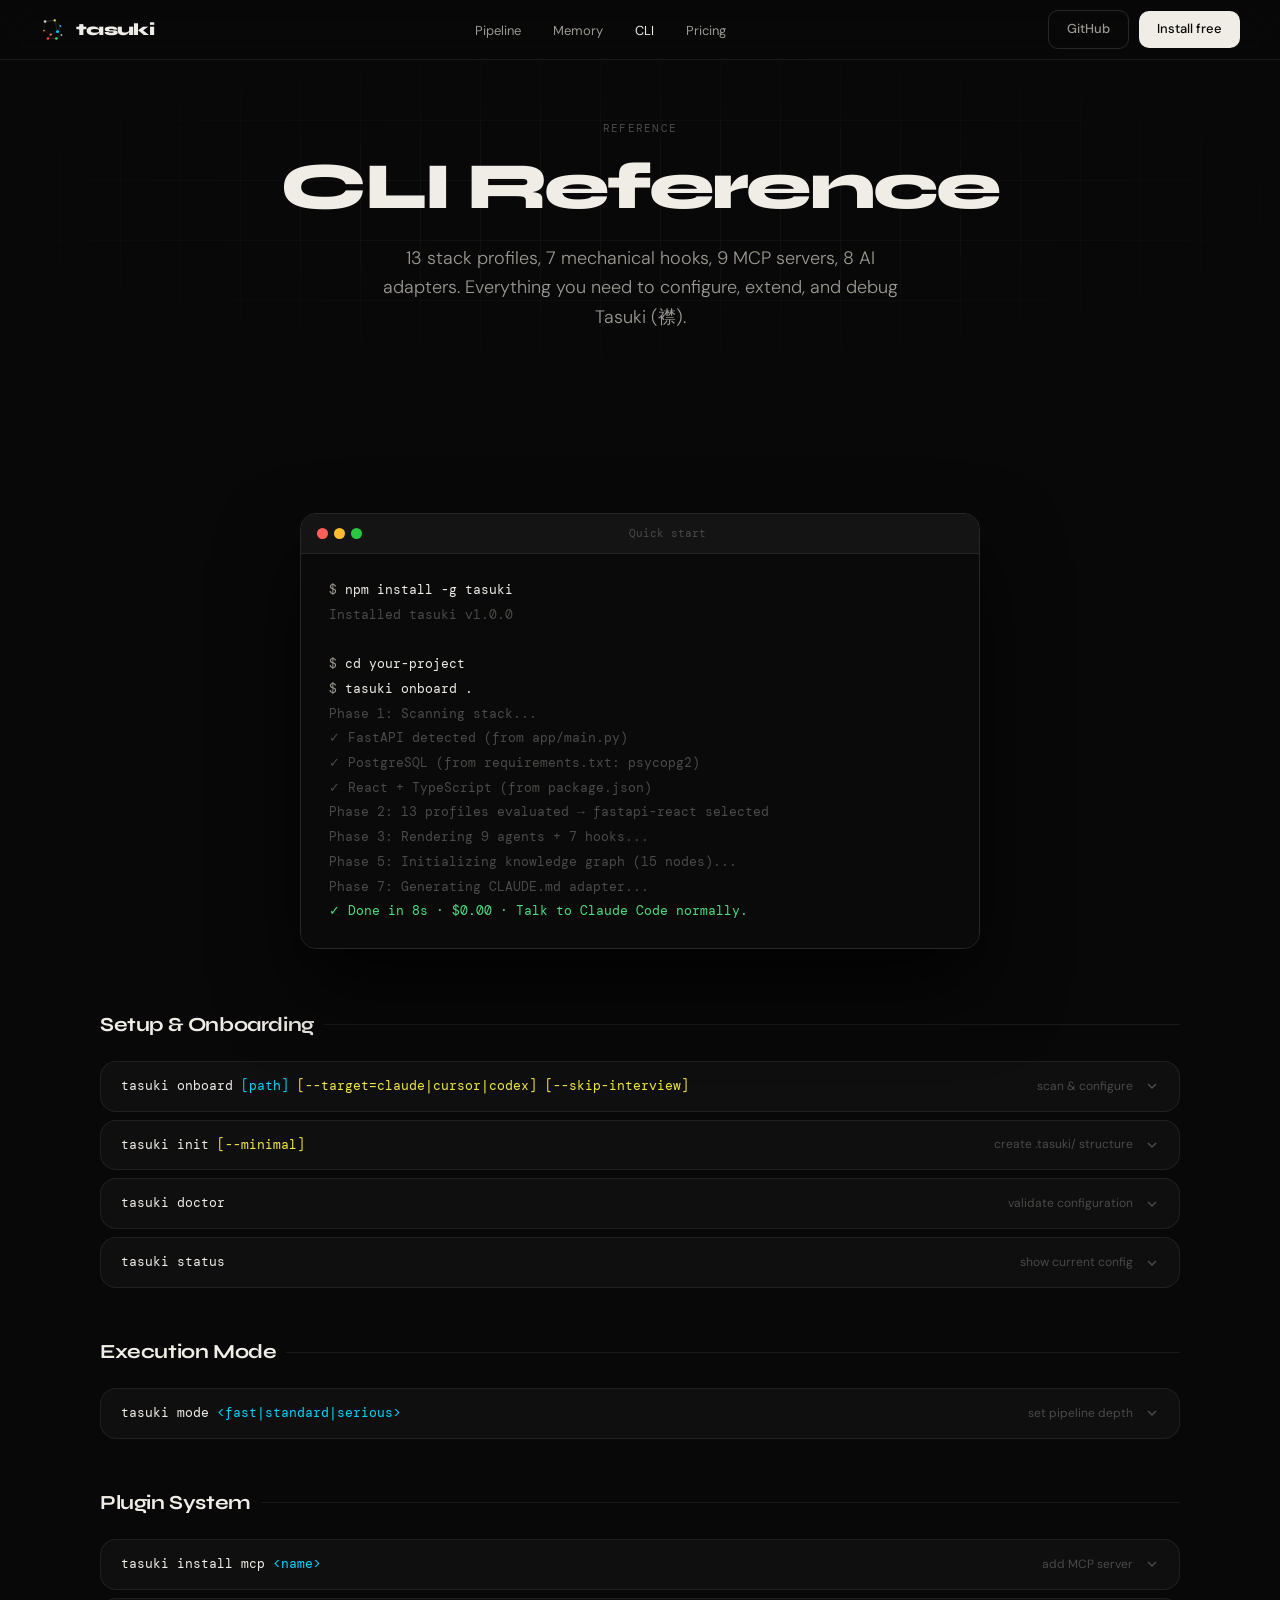
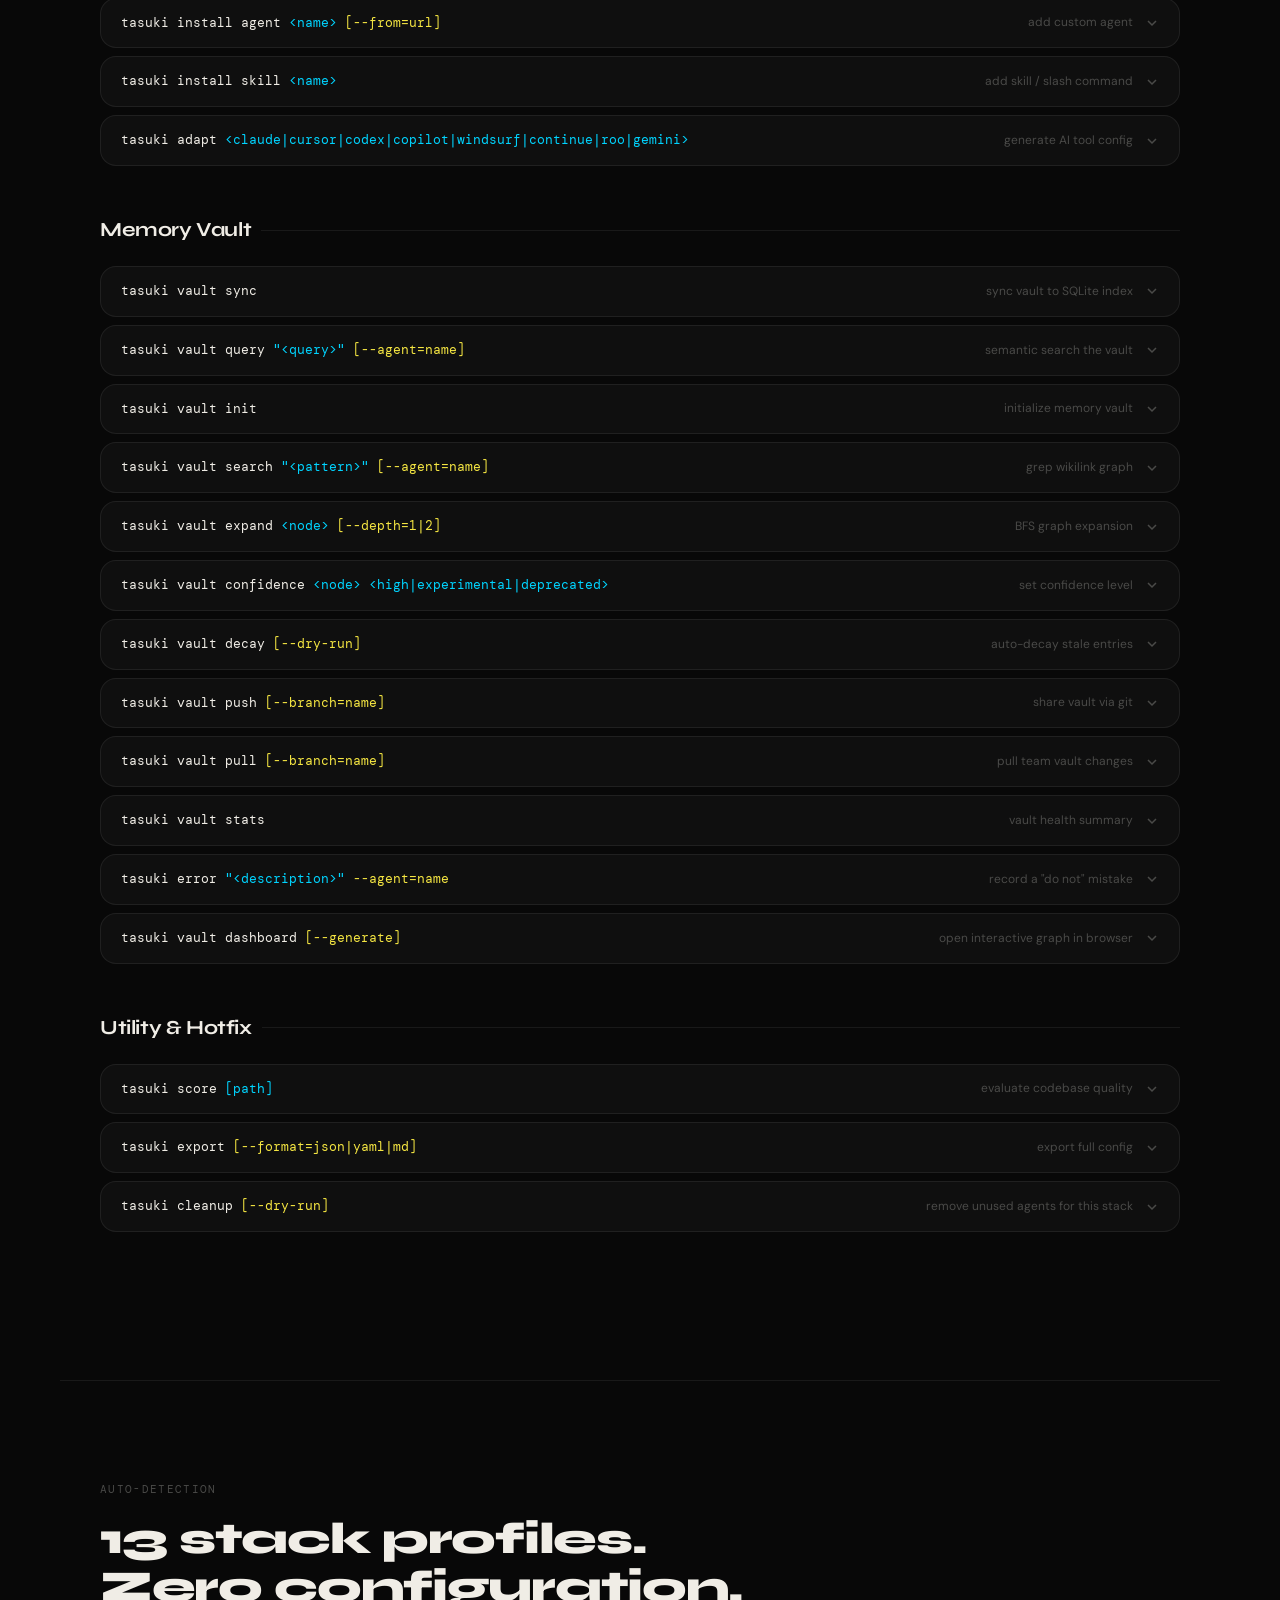
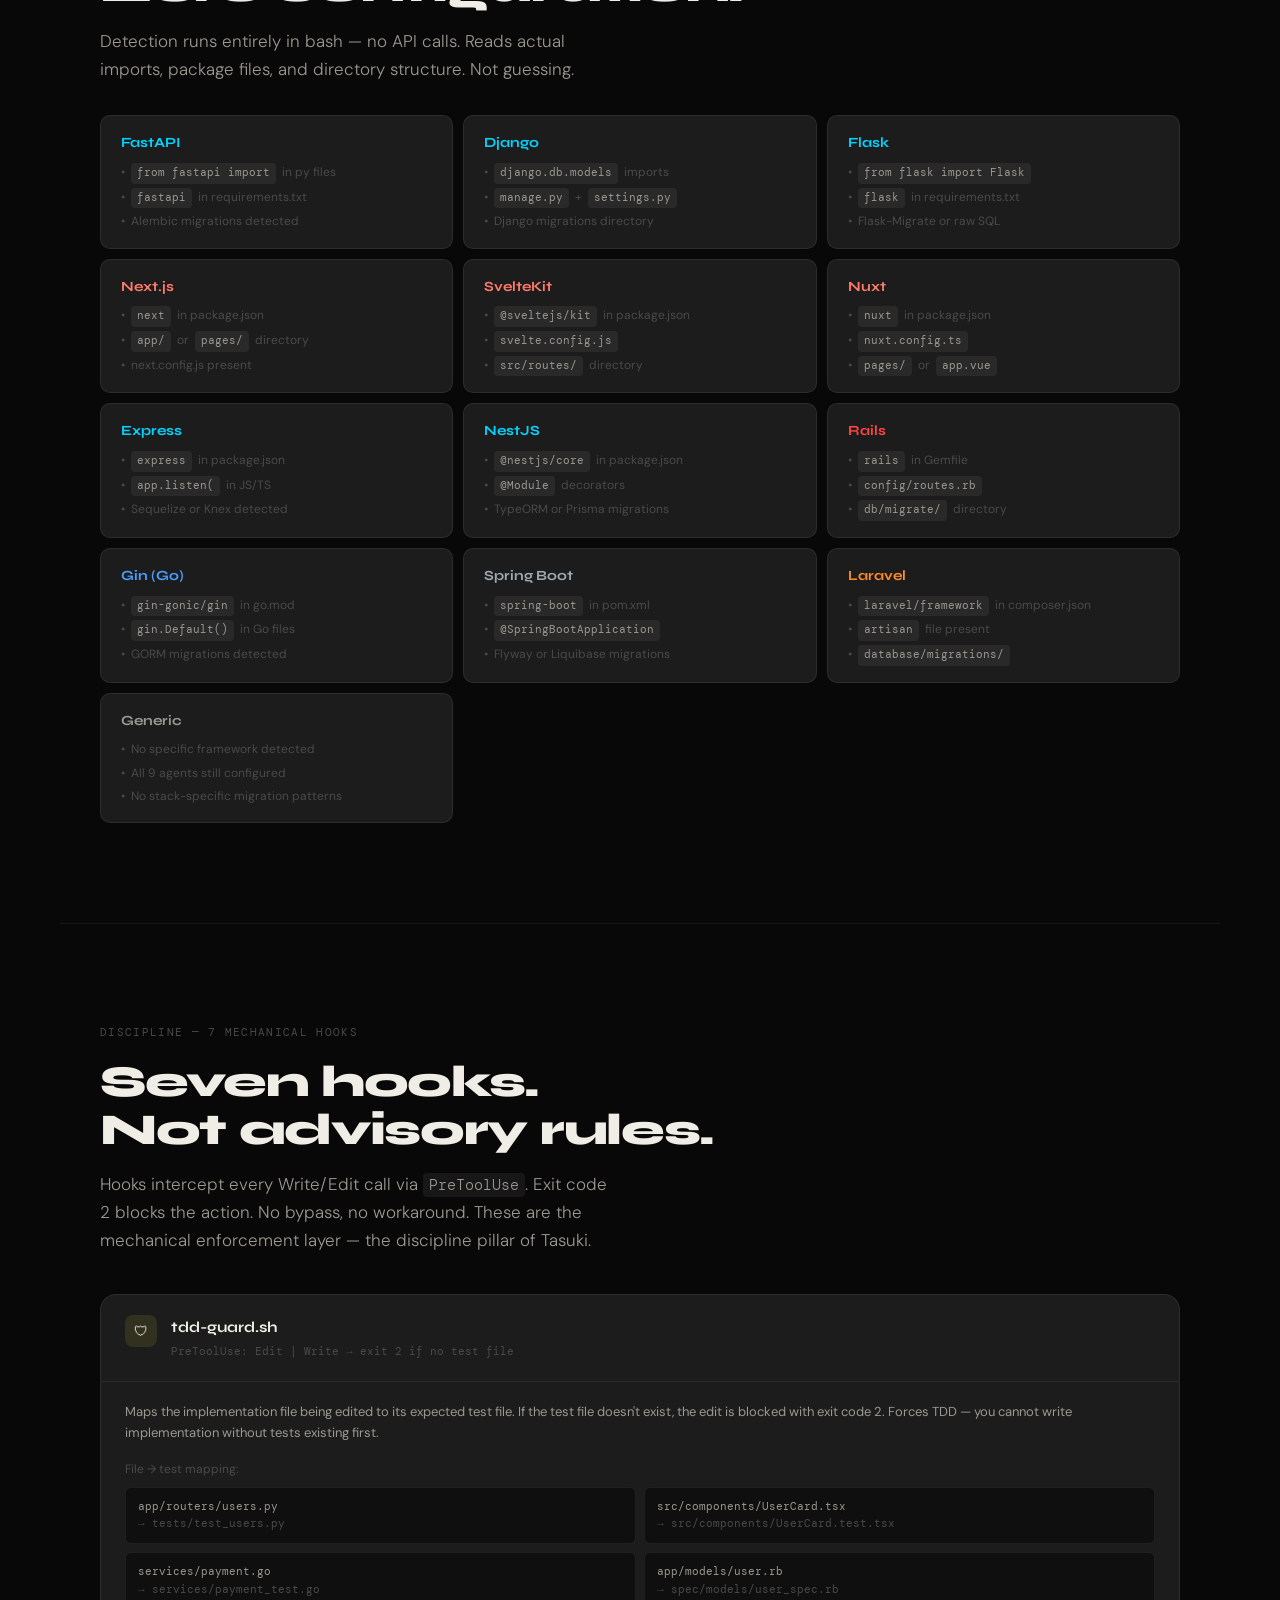
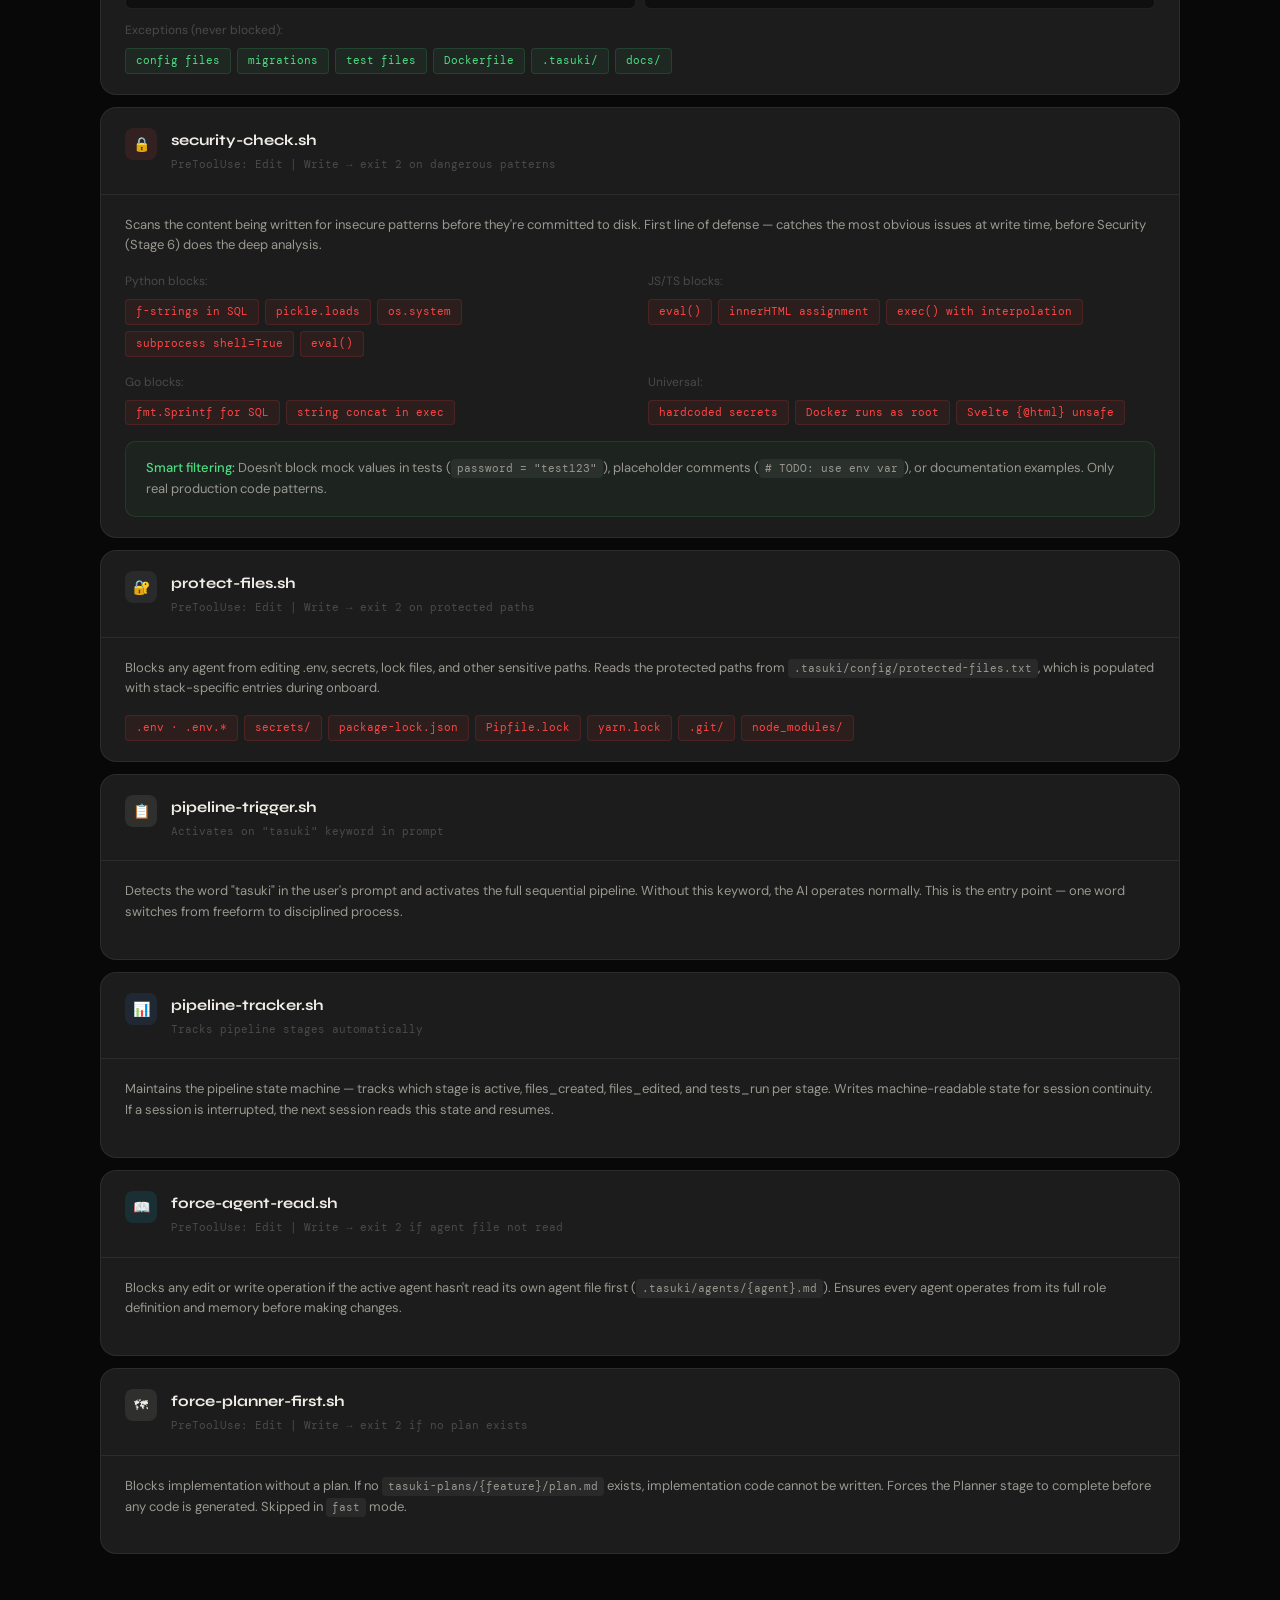
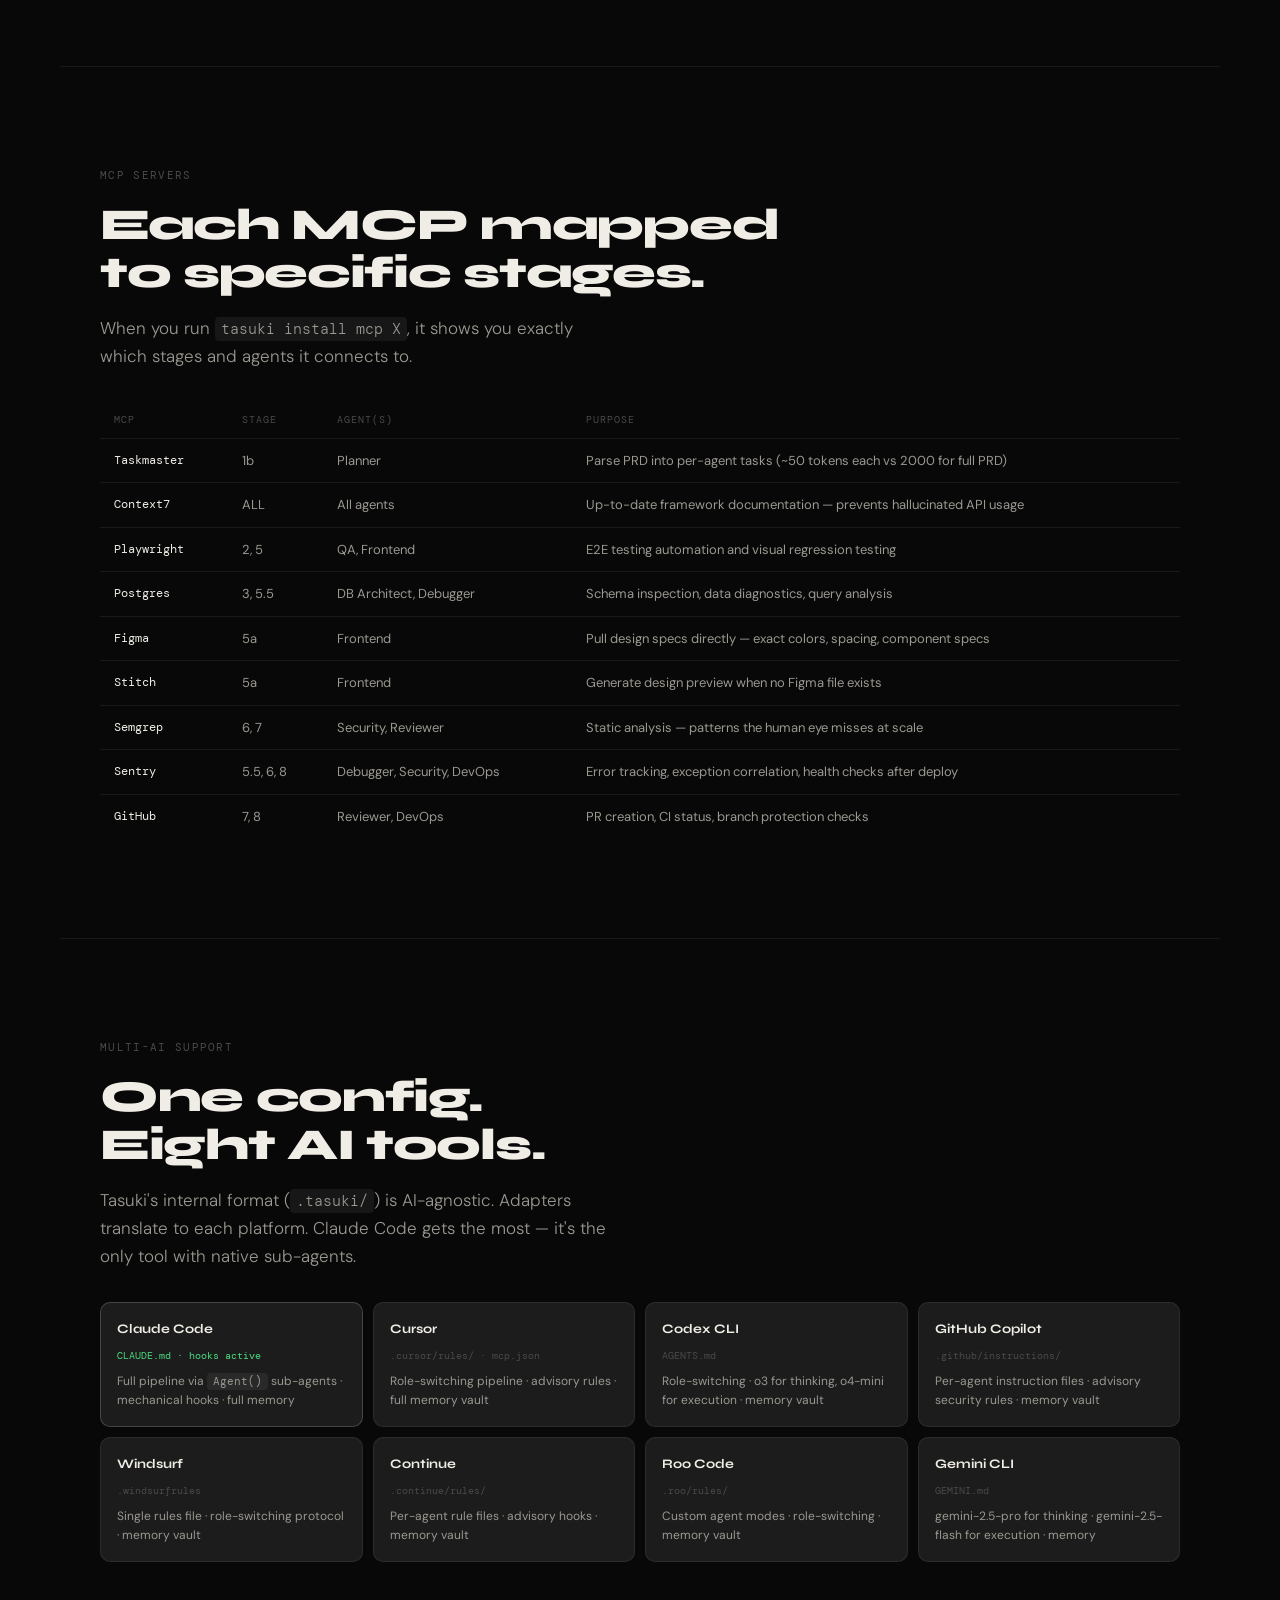
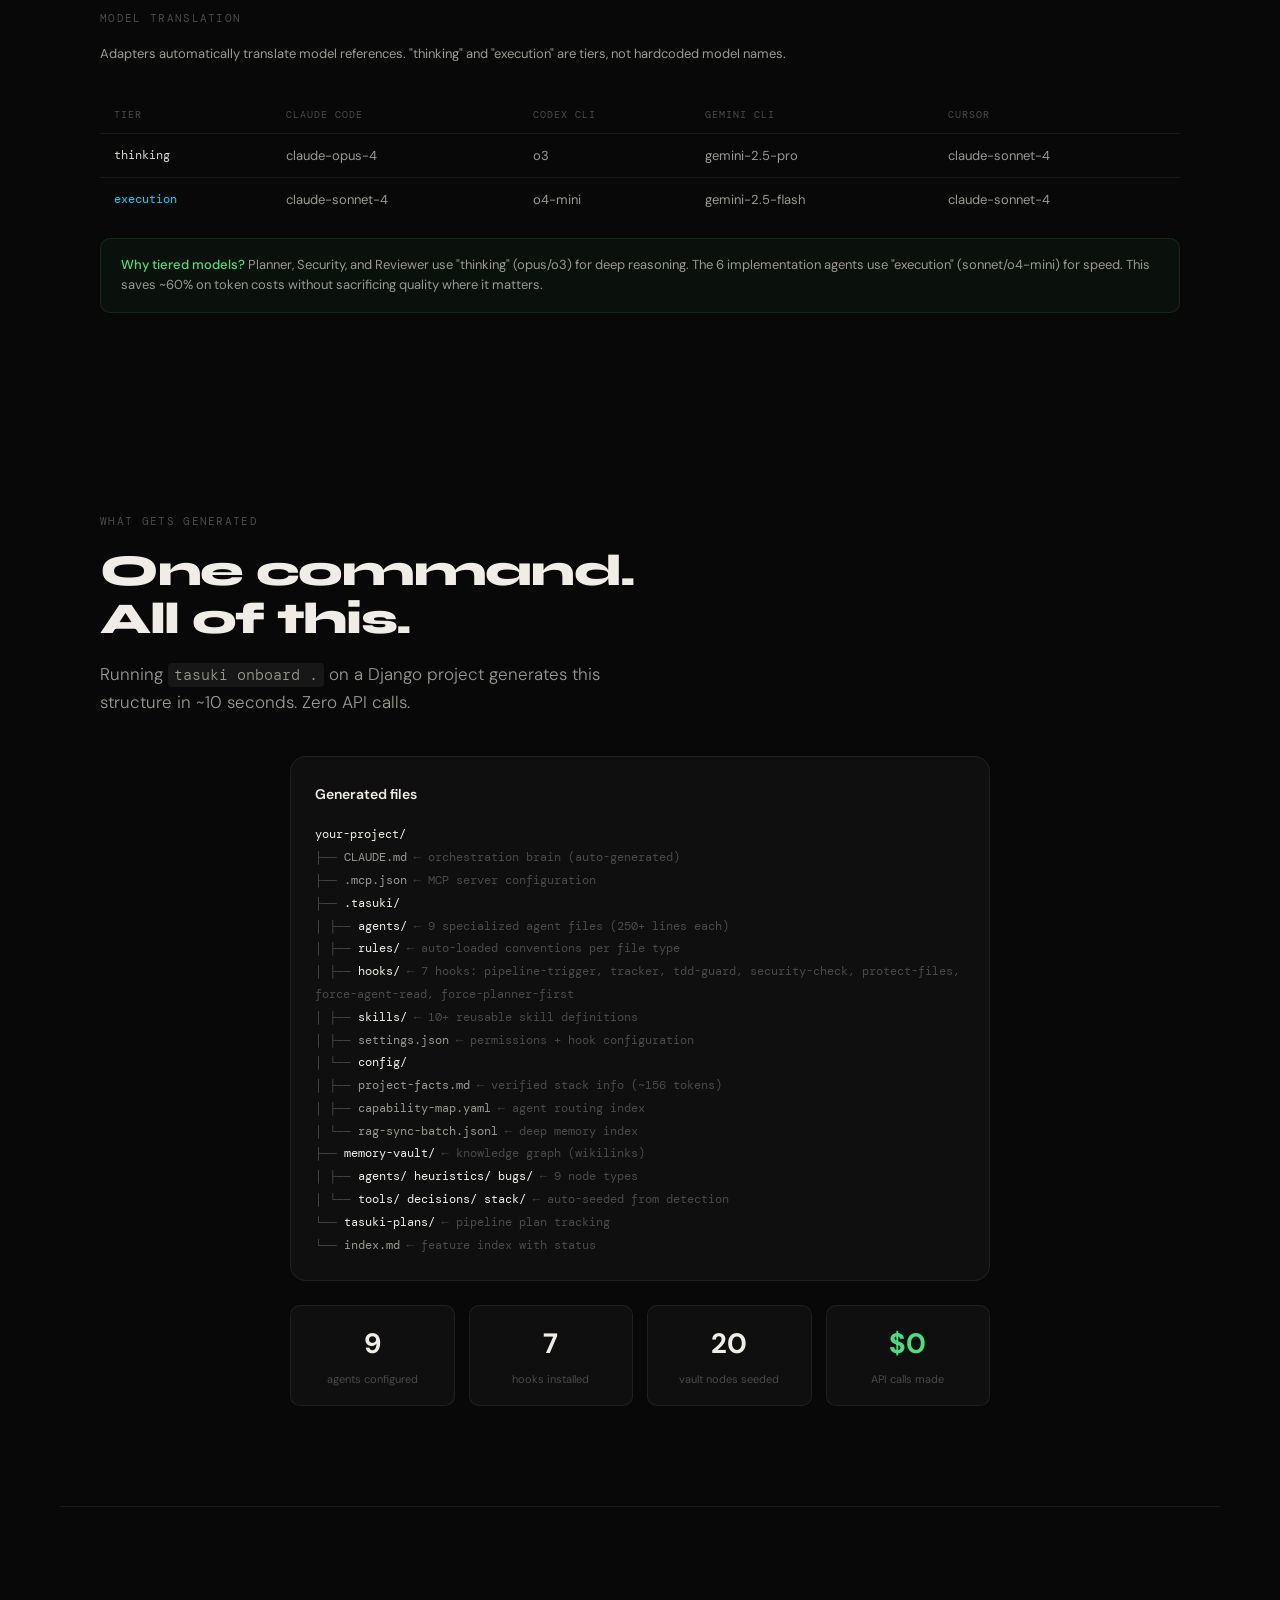
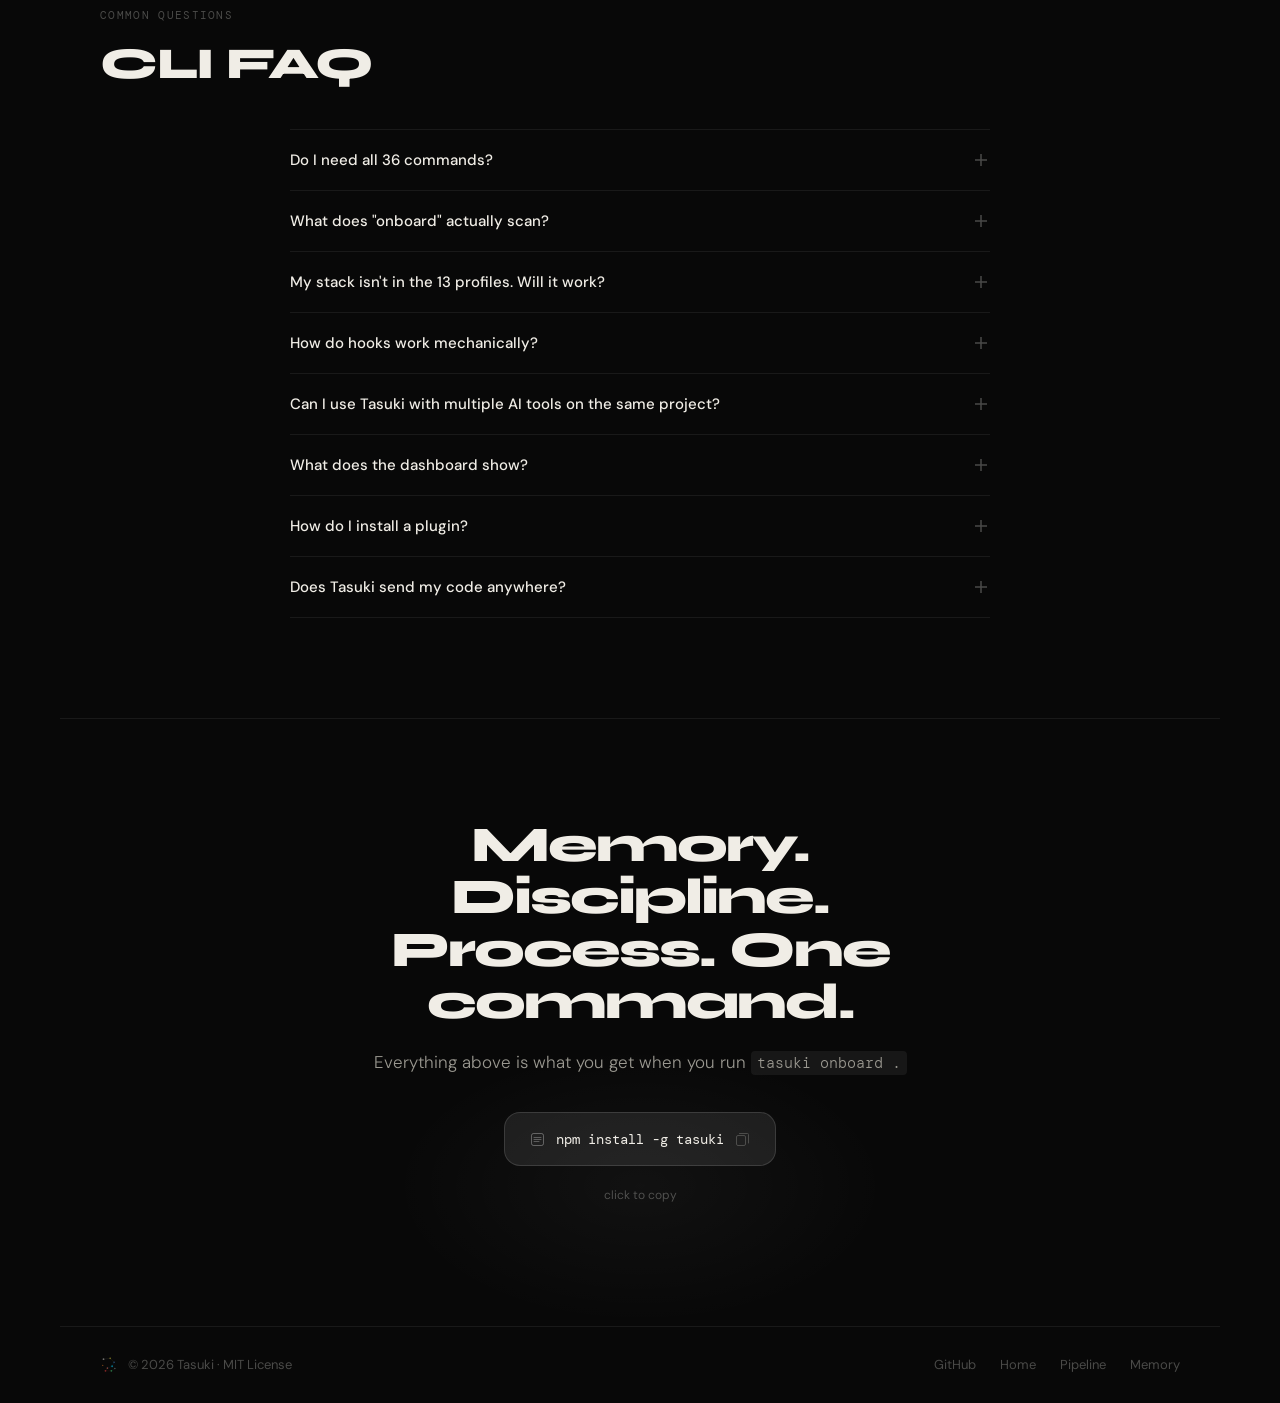
==== commit 6328009a: "Update all pages with new positioning and features New pitch: Memory, discipline, and a process your" ====
--- a/cli.html
+++ b/cli.html
@@ -4,7 +4,8 @@
 <meta charset="UTF-8">
 <meta name="viewport" content="width=device-width, initial-scale=1.0">
 <title>CLI Reference — Tasuki</title>
-<meta name="description" content="Complete Tasuki CLI reference: all 36 commands, 13 stack profiles, 3 hooks, 9 MCP servers, and multi-AI adapter system.">
+<meta name="description" content="Complete Tasuki CLI reference: all commands, 13 stack profiles, 7 hooks, 9 MCP servers, vault push/pull, and multi-AI adapter system.">
+<link rel="icon" type="image/svg+xml" href="assets/tasuki-logo.svg">
 <link rel="preconnect" href="https://fonts.googleapis.com">
 <link rel="preconnect" href="https://fonts.gstatic.com" crossorigin>
 <link href="https://fonts.googleapis.com/css2?family=Syne:wght@700;800&family=DM+Mono:wght@400;500&family=DM+Sans:ital,opsz,wght@0,9..40,300;0,9..40,400;0,9..40,500;1,9..40,300&display=swap" rel="stylesheet">
@@ -57,7 +58,7 @@
   <div class="hero-grid"></div>
   <div class="page-hero-eyebrow">Reference</div>
   <h1 class="page-hero-title">CLI Reference</h1>
-  <p class="page-hero-sub">36 commands, 13 stack profiles, 3 hooks, 9 MCP servers, 8 AI adapters. Everything you need to configure, extend, and debug Tasuki.</p>
+  <p class="page-hero-sub">13 stack profiles, 7 mechanical hooks, 9 MCP servers, 8 AI adapters. Everything you need to configure, extend, and debug Tasuki (&#35167;).</p>
 </div>
 
 <div class="sect">
@@ -79,7 +80,7 @@
       <span class="t-line t-dim">  ✓ PostgreSQL (from requirements.txt: psycopg2)</span>
       <span class="t-line t-dim">  ✓ React + TypeScript (from package.json)</span>
       <span class="t-line t-dim">  Phase 2: 13 profiles evaluated → fastapi-react selected</span>
-      <span class="t-line t-dim">  Phase 3: Rendering 9 agents + 3 hooks...</span>
+      <span class="t-line t-dim">  Phase 3: Rendering 9 agents + 7 hooks...</span>
       <span class="t-line t-dim">  Phase 5: Initializing knowledge graph (15 nodes)...</span>
       <span class="t-line t-dim">  Phase 7: Generating CLAUDE.md adapter...</span>
       <span class="t-line t-ok">  ✓ Done in 8s · $0.00 · Talk to Claude Code normally.</span>
@@ -132,7 +133,7 @@
           <div class="cmd-example">
             <span class="p">$</span> <span class="c">tasuki doctor</span><br>
             <span class="ok">✓ 9 agents valid</span><br>
-            <span class="ok">✓ 3 hooks executable</span><br>
+            <span class="ok">✓ 7 hooks executable</span><br>
             <span class="warn">⚠ project-facts.md: 2 unverified paths</span>
           </div>
         </div>
@@ -152,7 +153,7 @@
             <span class="p">$</span> <span class="c">tasuki status</span><br>
             <span class="o">Mode: standard · Target: claude</span><br>
             <span class="o">Stack: FastAPI + PostgreSQL + React</span><br>
-            <span class="o">Agents: 9 active · Hooks: 3 · Memory: 34 nodes</span>
+            <span class="o">Agents: 9 active · Hooks: 7 · Memory: 34 nodes</span>
           </div>
         </div>
       </div>
@@ -171,7 +172,7 @@
       </div>
       <div class="cmd-detail">
         <div class="cmd-detail-inner">
-          <div class="cmd-desc">Sets the execution mode written to CLAUDE.md. <strong>fast</strong>: 3 agents, ~$0.26, small bugs. <strong>standard</strong>: 6 agents, ~$0.68, new features. <strong>serious</strong>: all 9 agents, RAG mandatory, full retries.</div>
+          <div class="cmd-desc">Sets the execution mode written to CLAUDE.md. <strong>fast</strong>: skip planner, depth=0, ~$0.26, small bugs. <strong>standard</strong>: full pipeline, depth=1, ~$0.68, new features. <strong>serious</strong>: 3 reviewer rounds, depth=2, all 9 agents, RAG mandatory.</div>
           <div class="cmd-example">
             <span class="p">$</span> <span class="c">tasuki mode standard</span><br>
             <span class="ok">✓ Mode set to standard (6 agents, ~$0.68/task)</span>
@@ -193,7 +194,7 @@
       </div>
       <div class="cmd-detail">
         <div class="cmd-detail-inner">
-          <div class="cmd-desc">Installs an MCP server and wires it into the appropriate pipeline stages and agents. Shows you exactly which stages and agents the MCP connects to before confirming.</div>
+          <div class="cmd-desc">Installs an MCP server and wires it into the appropriate pipeline stages and agents. Shows you exactly which stages and agents the MCP connects to, plus setup instructions with any required credentials, before confirming.</div>
           <div class="cmd-example">
             <span class="p">$</span> <span class="c">tasuki install mcp playwright</span><br>
             <span class="o">→ Stage 2 (QA E2E testing)</span><br>
@@ -298,6 +299,133 @@
 
     <div class="cmd-block" onclick="toggleCmd(this)">
       <div class="cmd-head">
+        <span class="cmd-syntax">tasuki vault init</span>
+        <span class="cmd-brief">initialize memory vault</span>
+        <svg class="cmd-expand-icon" width="14" height="14" viewBox="0 0 14 14" fill="none" stroke="currentColor" stroke-width="1.5"><path d="M3 5L7 9L11 5"/></svg>
+      </div>
+      <div class="cmd-detail">
+        <div class="cmd-detail-inner">
+          <div class="cmd-desc">Creates the <code>memory-vault/</code> directory structure with all node type subdirectories. Typically called automatically during <code>tasuki onboard</code>.</div>
+        </div>
+      </div>
+    </div>
+
+    <div class="cmd-block" onclick="toggleCmd(this)">
+      <div class="cmd-head">
+        <span class="cmd-syntax">tasuki vault search <span class="arg">"&lt;pattern&gt;"</span> <span class="flag">[--agent=name]</span></span>
+        <span class="cmd-brief">grep wikilink graph</span>
+        <svg class="cmd-expand-icon" width="14" height="14" viewBox="0 0 14 14" fill="none" stroke="currentColor" stroke-width="1.5"><path d="M3 5L7 9L11 5"/></svg>
+      </div>
+      <div class="cmd-detail">
+        <div class="cmd-detail-inner">
+          <div class="cmd-desc">Searches the wikilink knowledge graph (Layer 1) by pattern. Faster than vault query — uses grep, not vector search. Use <code>--agent</code> to filter by agent tag.</div>
+        </div>
+      </div>
+    </div>
+
+    <div class="cmd-block" onclick="toggleCmd(this)">
+      <div class="cmd-head">
+        <span class="cmd-syntax">tasuki vault expand <span class="arg">&lt;node&gt;</span> <span class="flag">[--depth=1|2]</span></span>
+        <span class="cmd-brief">BFS graph expansion</span>
+        <svg class="cmd-expand-icon" width="14" height="14" viewBox="0 0 14 14" fill="none" stroke="currentColor" stroke-width="1.5"><path d="M3 5L7 9L11 5"/></svg>
+      </div>
+      <div class="cmd-detail">
+        <div class="cmd-detail-inner">
+          <div class="cmd-desc">Traverses the knowledge graph from a node using BFS O(V+E). At depth=1, returns directly connected nodes. At depth=2, returns nodes connected to those nodes. Agents use this to discover relevant context they wouldn't find by tag alone.</div>
+          <div class="cmd-example">
+            <span class="p">$</span> <span class="c">tasuki vault expand advisory-lock-bug --depth=2</span><br>
+            <span class="o">Level 1: [[db-architect]] [[backend-dev]] [[asyncpg]]</span><br>
+            <span class="o">Level 2: [[always-index-lookups]] [[parameterized-queries]] [[postgres-mcp]]</span>
+          </div>
+        </div>
+      </div>
+    </div>
+
+    <div class="cmd-block" onclick="toggleCmd(this)">
+      <div class="cmd-head">
+        <span class="cmd-syntax">tasuki vault confidence <span class="arg">&lt;node&gt;</span> <span class="arg">&lt;high|experimental|deprecated&gt;</span></span>
+        <span class="cmd-brief">set confidence level</span>
+        <svg class="cmd-expand-icon" width="14" height="14" viewBox="0 0 14 14" fill="none" stroke="currentColor" stroke-width="1.5"><path d="M3 5L7 9L11 5"/></svg>
+      </div>
+      <div class="cmd-detail">
+        <div class="cmd-detail-inner">
+          <div class="cmd-desc">Sets the confidence level on a memory node. <strong>high</strong>: proven pattern, always loaded. <strong>experimental</strong>: new insight, loaded but flagged. <strong>deprecated</strong>: outdated, excluded from agent context. Confidence auto-decays over time if not reinforced.</div>
+          <div class="cmd-example">
+            <span class="p">$</span> <span class="c">tasuki vault confidence always-index-lookups high</span><br>
+            <span class="ok">✓ Confidence set: high (applied 12 times)</span>
+          </div>
+        </div>
+      </div>
+    </div>
+
+    <div class="cmd-block" onclick="toggleCmd(this)">
+      <div class="cmd-head">
+        <span class="cmd-syntax">tasuki vault decay <span class="flag">[--dry-run]</span></span>
+        <span class="cmd-brief">auto-decay stale entries</span>
+        <svg class="cmd-expand-icon" width="14" height="14" viewBox="0 0 14 14" fill="none" stroke="currentColor" stroke-width="1.5"><path d="M3 5L7 9L11 5"/></svg>
+      </div>
+      <div class="cmd-detail">
+        <div class="cmd-detail-inner">
+          <div class="cmd-desc">Runs the auto-decay algorithm on all vault entries. Entries with low applied-count and old last-used dates get their confidence downgraded (high → experimental → deprecated). Use <code>--dry-run</code> to preview what would change.</div>
+          <div class="cmd-example">
+            <span class="p">$</span> <span class="c">tasuki vault decay --dry-run</span><br>
+            <span class="o">Would decay: migration-no-downgrade (experimental → deprecated, 0 uses in 90d)</span><br>
+            <span class="o">Would keep: parameterized-queries (high, 12 uses in 30d)</span>
+          </div>
+        </div>
+      </div>
+    </div>
+
+    <div class="cmd-block" onclick="toggleCmd(this)">
+      <div class="cmd-head">
+        <span class="cmd-syntax">tasuki vault push <span class="flag">[--branch=name]</span></span>
+        <span class="cmd-brief">share vault via git</span>
+        <svg class="cmd-expand-icon" width="14" height="14" viewBox="0 0 14 14" fill="none" stroke="currentColor" stroke-width="1.5"><path d="M3 5L7 9L11 5"/></svg>
+      </div>
+      <div class="cmd-detail">
+        <div class="cmd-detail-inner">
+          <div class="cmd-desc">Pushes the memory vault to a git branch for team sharing. Other developers pull to get your learned heuristics, error memories, and architectural decisions.</div>
+          <div class="cmd-example">
+            <span class="p">$</span> <span class="c">tasuki vault push --branch=tasuki-vault</span><br>
+            <span class="ok">✓ Pushed 34 nodes to tasuki-vault branch</span>
+          </div>
+        </div>
+      </div>
+    </div>
+
+    <div class="cmd-block" onclick="toggleCmd(this)">
+      <div class="cmd-head">
+        <span class="cmd-syntax">tasuki vault pull <span class="flag">[--branch=name]</span></span>
+        <span class="cmd-brief">pull team vault changes</span>
+        <svg class="cmd-expand-icon" width="14" height="14" viewBox="0 0 14 14" fill="none" stroke="currentColor" stroke-width="1.5"><path d="M3 5L7 9L11 5"/></svg>
+      </div>
+      <div class="cmd-detail">
+        <div class="cmd-detail-inner">
+          <div class="cmd-desc">Pulls memory vault updates from a shared git branch. Merges new heuristics, error entries, and decisions into your local vault without overwriting your own additions.</div>
+          <div class="cmd-example">
+            <span class="p">$</span> <span class="c">tasuki vault pull --branch=tasuki-vault</span><br>
+            <span class="o">Merged: 3 new heuristics, 1 error, 2 decisions</span><br>
+            <span class="ok">✓ Local vault updated (37 nodes)</span>
+          </div>
+        </div>
+      </div>
+    </div>
+
+    <div class="cmd-block" onclick="toggleCmd(this)">
+      <div class="cmd-head">
+        <span class="cmd-syntax">tasuki vault stats</span>
+        <span class="cmd-brief">vault health summary</span>
+        <svg class="cmd-expand-icon" width="14" height="14" viewBox="0 0 14 14" fill="none" stroke="currentColor" stroke-width="1.5"><path d="M3 5L7 9L11 5"/></svg>
+      </div>
+      <div class="cmd-detail">
+        <div class="cmd-detail-inner">
+          <div class="cmd-desc">Shows vault health: total nodes, edges, entries per agent, confidence distribution, most/least applied heuristics, and stale entries candidates for decay.</div>
+        </div>
+      </div>
+    </div>
+
+    <div class="cmd-block" onclick="toggleCmd(this)">
+      <div class="cmd-head">
         <span class="cmd-syntax">tasuki error <span class="arg">"&lt;description&gt;"</span> <span class="flag">--agent=name</span></span>
         <span class="cmd-brief">record a "do not" mistake</span>
         <svg class="cmd-expand-icon" width="14" height="14" viewBox="0 0 14 14" fill="none" stroke="currentColor" stroke-width="1.5"><path d="M3 5L7 9L11 5"/></svg>
@@ -316,13 +444,13 @@
 
     <div class="cmd-block" onclick="toggleCmd(this)">
       <div class="cmd-head">
-        <span class="cmd-syntax">tasuki vault dashboard</span>
+        <span class="cmd-syntax">tasuki vault dashboard <span class="flag">[--generate]</span></span>
         <span class="cmd-brief">open interactive graph in browser</span>
         <svg class="cmd-expand-icon" width="14" height="14" viewBox="0 0 14 14" fill="none" stroke="currentColor" stroke-width="1.5"><path d="M3 5L7 9L11 5"/></svg>
       </div>
       <div class="cmd-detail">
         <div class="cmd-detail-inner">
-          <div class="cmd-desc">Opens a D3.js force-directed graph of the memory vault in your browser. Node colors by type. Click to highlight connections. Each panel shows the raw file content.</div>
+          <div class="cmd-desc">Opens a D3.js force-directed graph of the memory vault in your browser. Node colors by type. Click to highlight connections. Each panel shows the raw file content. Use <code>--generate</code> to regenerate the static HTML dashboard without opening the browser.</div>
         </div>
       </div>
     </div>
@@ -498,9 +626,9 @@
 
 <!-- HOOKS -->
 <div class="sect">
-  <div class="eyebrow">Enforcement hooks</div>
-  <h2 class="section-title">Three hooks.<br>Not advisory rules.</h2>
-  <p class="section-sub">Hooks intercept every Write/Edit call via <code>PreToolUse</code>. Exit code 2 blocks the action. No bypass, no workaround.</p>
+  <div class="eyebrow">Discipline — 7 mechanical hooks</div>
+  <h2 class="section-title">Seven hooks.<br>Not advisory rules.</h2>
+  <p class="section-sub">Hooks intercept every Write/Edit call via <code>PreToolUse</code>. Exit code 2 blocks the action. No bypass, no workaround. These are the mechanical enforcement layer — the discipline pillar of Tasuki.</p>
 
   <div style="margin-top:40px;">
     <div class="hook-block">
@@ -594,7 +722,7 @@
         </div>
       </div>
       <div class="hook-body">
-        <div class="hook-desc">Blocks any agent from editing sensitive files. Reads the protected paths from <code>.tasuki/config/protected-files.txt</code>, which is populated with stack-specific entries during onboard.</div>
+        <div class="hook-desc">Blocks any agent from editing .env, secrets, lock files, and other sensitive paths. Reads the protected paths from <code>.tasuki/config/protected-files.txt</code>, which is populated with stack-specific entries during onboard.</div>
         <div style="display:flex;flex-wrap:wrap;gap:6px;margin-top:16px;">
           <span class="hook-block-item">.env · .env.*</span>
           <span class="hook-block-item">secrets/</span>
@@ -604,6 +732,58 @@
           <span class="hook-block-item">.git/</span>
           <span class="hook-block-item">node_modules/</span>
         </div>
+      </div>
+    </div>
+
+    <div class="hook-block">
+      <div class="hook-head">
+        <div class="hook-icon" style="background:rgba(216,212,204,0.1);">📋</div>
+        <div>
+          <div class="hook-name">pipeline-trigger.sh</div>
+          <div class="hook-trigger">Activates on "tasuki" keyword in prompt</div>
+        </div>
+      </div>
+      <div class="hook-body">
+        <div class="hook-desc">Detects the word "tasuki" in the user's prompt and activates the full sequential pipeline. Without this keyword, the AI operates normally. This is the entry point — one word switches from freeform to disciplined process.</div>
+      </div>
+    </div>
+
+    <div class="hook-block">
+      <div class="hook-head">
+        <div class="hook-icon" style="background:rgba(74,158,255,0.1);">📊</div>
+        <div>
+          <div class="hook-name">pipeline-tracker.sh</div>
+          <div class="hook-trigger">Tracks pipeline stages automatically</div>
+        </div>
+      </div>
+      <div class="hook-body">
+        <div class="hook-desc">Maintains the pipeline state machine — tracks which stage is active, files_created, files_edited, and tests_run per stage. Writes machine-readable state for session continuity. If a session is interrupted, the next session reads this state and resumes.</div>
+      </div>
+    </div>
+
+    <div class="hook-block">
+      <div class="hook-head">
+        <div class="hook-icon" style="background:rgba(0,212,255,0.1);">📖</div>
+        <div>
+          <div class="hook-name">force-agent-read.sh</div>
+          <div class="hook-trigger">PreToolUse: Edit | Write → exit 2 if agent file not read</div>
+        </div>
+      </div>
+      <div class="hook-body">
+        <div class="hook-desc">Blocks any edit or write operation if the active agent hasn't read its own agent file first (<code>.tasuki/agents/{agent}.md</code>). Ensures every agent operates from its full role definition and memory before making changes.</div>
+      </div>
+    </div>
+
+    <div class="hook-block">
+      <div class="hook-head">
+        <div class="hook-icon" style="background:rgba(216,212,204,0.1);">🗺</div>
+        <div>
+          <div class="hook-name">force-planner-first.sh</div>
+          <div class="hook-trigger">PreToolUse: Edit | Write → exit 2 if no plan exists</div>
+        </div>
+      </div>
+      <div class="hook-body">
+        <div class="hook-desc">Blocks implementation without a plan. If no <code>tasuki-plans/{feature}/plan.md</code> exists, implementation code cannot be written. Forces the Planner stage to complete before any code is generated. Skipped in <code>fast</code> mode.</div>
       </div>
     </div>
   </div>
@@ -788,7 +968,7 @@
 <span style="color:var(--text3);">├── </span><span class="vt-dir">.tasuki/</span><br>
 <span style="color:var(--text3);">│   ├── </span><span class="vt-dir">agents/</span>                     <span class="vt-comment">  ← 9 specialized agent files (250+ lines each)</span><br>
 <span style="color:var(--text3);">│   ├── </span><span class="vt-dir">rules/</span>                      <span class="vt-comment">  ← auto-loaded conventions per file type</span><br>
-<span style="color:var(--text3);">│   ├── </span><span class="vt-dir">hooks/</span>                      <span class="vt-comment">  ← tdd-guard, security-check, protect-files</span><br>
+<span style="color:var(--text3);">│   ├── </span><span class="vt-dir">hooks/</span>                      <span class="vt-comment">  ← 7 hooks: pipeline-trigger, tracker, tdd-guard, security-check, protect-files, force-agent-read, force-planner-first</span><br>
 <span style="color:var(--text3);">│   ├── </span><span class="vt-dir">skills/</span>                     <span class="vt-comment">  ← 10+ reusable skill definitions</span><br>
 <span style="color:var(--text3);">│   ├── </span><span class="vt-file">settings.json</span>               <span class="vt-comment">  ← permissions + hook configuration</span><br>
 <span style="color:var(--text3);">│   └── </span><span class="vt-dir">config/</span><br>
@@ -808,7 +988,7 @@
         <div style="font-size:11px;color:var(--text3);margin-top:4px;">agents configured</div>
       </div>
       <div style="background:var(--bg2);border:1px solid var(--border);border-radius:var(--radius);padding:16px;text-align:center;">
-        <div style="font-size:28px;font-weight:700;color:var(--text);">3</div>
+        <div style="font-size:28px;font-weight:700;color:var(--text);">7</div>
         <div style="font-size:11px;color:var(--text3);margin-top:4px;">hooks installed</div>
       </div>
       <div style="background:var(--bg2);border:1px solid var(--border);border-radius:var(--radius);padding:16px;text-align:center;">
@@ -845,7 +1025,7 @@
     </div>
     <div class="faq-item">
       <button class="faq-q" onclick="toggleFaq(this)">How do hooks work mechanically?<svg class="faq-icon" viewBox="0 0 18 18" fill="none" stroke="currentColor" stroke-width="1.5"><line x1="9" y1="3" x2="9" y2="15"/><line x1="3" y1="9" x2="15" y2="9"/></svg></button>
-      <div class="faq-a">On Claude Code: hooks are registered in <code>settings.json</code> as <code>PreToolUse</code> events. When Claude tries to Edit or Write a file, the hook script runs first. Exit 0 = allow, exit 2 = block with message. Claude Code enforces this mechanically — the AI cannot bypass it. On other tools: hooks become advisory rules in the AI's instructions — strongly worded but not physically enforced.</div>
+      <div class="faq-a">On Claude Code: all 7 hooks are registered in <code>settings.json</code> as <code>PreToolUse</code> events. When Claude tries to Edit or Write a file, the hook script runs first. Exit 0 = allow, exit 2 = block with message. Claude Code enforces this mechanically — the AI cannot bypass it. The 7 hooks: pipeline-trigger (activates on "tasuki"), pipeline-tracker (tracks stages), tdd-guard (blocks edits without tests), security-check (blocks anti-patterns), protect-files (blocks .env/secrets), force-agent-read (blocks edits without reading agent file), force-planner-first (blocks implementation without a plan). On other tools: hooks become advisory rules — strongly worded but not physically enforced.</div>
     </div>
     <div class="faq-item">
       <button class="faq-q" onclick="toggleFaq(this)">Can I use Tasuki with multiple AI tools on the same project?<svg class="faq-icon" viewBox="0 0 18 18" fill="none" stroke="currentColor" stroke-width="1.5"><line x1="9" y1="3" x2="9" y2="15"/><line x1="3" y1="9" x2="15" y2="9"/></svg></button>
@@ -861,7 +1041,7 @@
     </div>
     <div class="faq-item">
       <button class="faq-q" onclick="toggleFaq(this)">Does Tasuki send my code anywhere?<svg class="faq-icon" viewBox="0 0 18 18" fill="none" stroke="currentColor" stroke-width="1.5"><line x1="9" y1="3" x2="9" y2="15"/><line x1="3" y1="9" x2="15" y2="9"/></svg></button>
-      <div class="faq-a">No. Tasuki is a CLI that generates config files locally. It makes zero network requests — no analytics, no telemetry, no phone home. Your code goes wherever your AI tool already sends it (Claude API, OpenAI API, etc.). Tasuki adds zero new data flows. The entire framework is bash scripts that read and write local files.</div>
+      <div class="faq-a">No. Tasuki is a CLI that generates config files locally. It makes zero network requests — no analytics, no telemetry, no phone home. Your code goes wherever your AI tool already sends it (Claude API, OpenAI API, etc.). Tasuki adds zero new data flows. The entire tool is bash scripts that read and write local files.</div>
     </div>
   </div>
 </div>
@@ -870,8 +1050,8 @@
 
 <!-- CTA -->
 <div class="cta-section">
-  <h2 class="cta-title">36 commands.<br>10 seconds to configure.</h2>
-  <p class="cta-sub">Everything above is what you get when you run one command.</p>
+  <h2 class="cta-title">Memory. Discipline.<br>Process. One command.</h2>
+  <p class="cta-sub">Everything above is what you get when you run <code>tasuki onboard .</code></p>
   <div style="display:flex;flex-direction:column;align-items:center;gap:8px;">
     <div class="cta-install" onclick="copyCmd(this)">
       <svg width="13" height="13" viewBox="0 0 13 13" fill="none"><rect x="0.5" y="0.5" width="12" height="12" rx="2" stroke="rgba(255,255,255,0.3)" stroke-width="1"/><path d="M3 4.5h7M3 6.5h7M3 8.5h5" stroke="rgba(255,255,255,0.3)" stroke-width="0.9" stroke-linecap="round"/></svg>
@@ -914,5 +1094,6 @@
 </footer>
 
 <script src="js/main.js"></script>
+<script defer src="/_vercel/insights/script.js"></script>
 </body>
 </html>
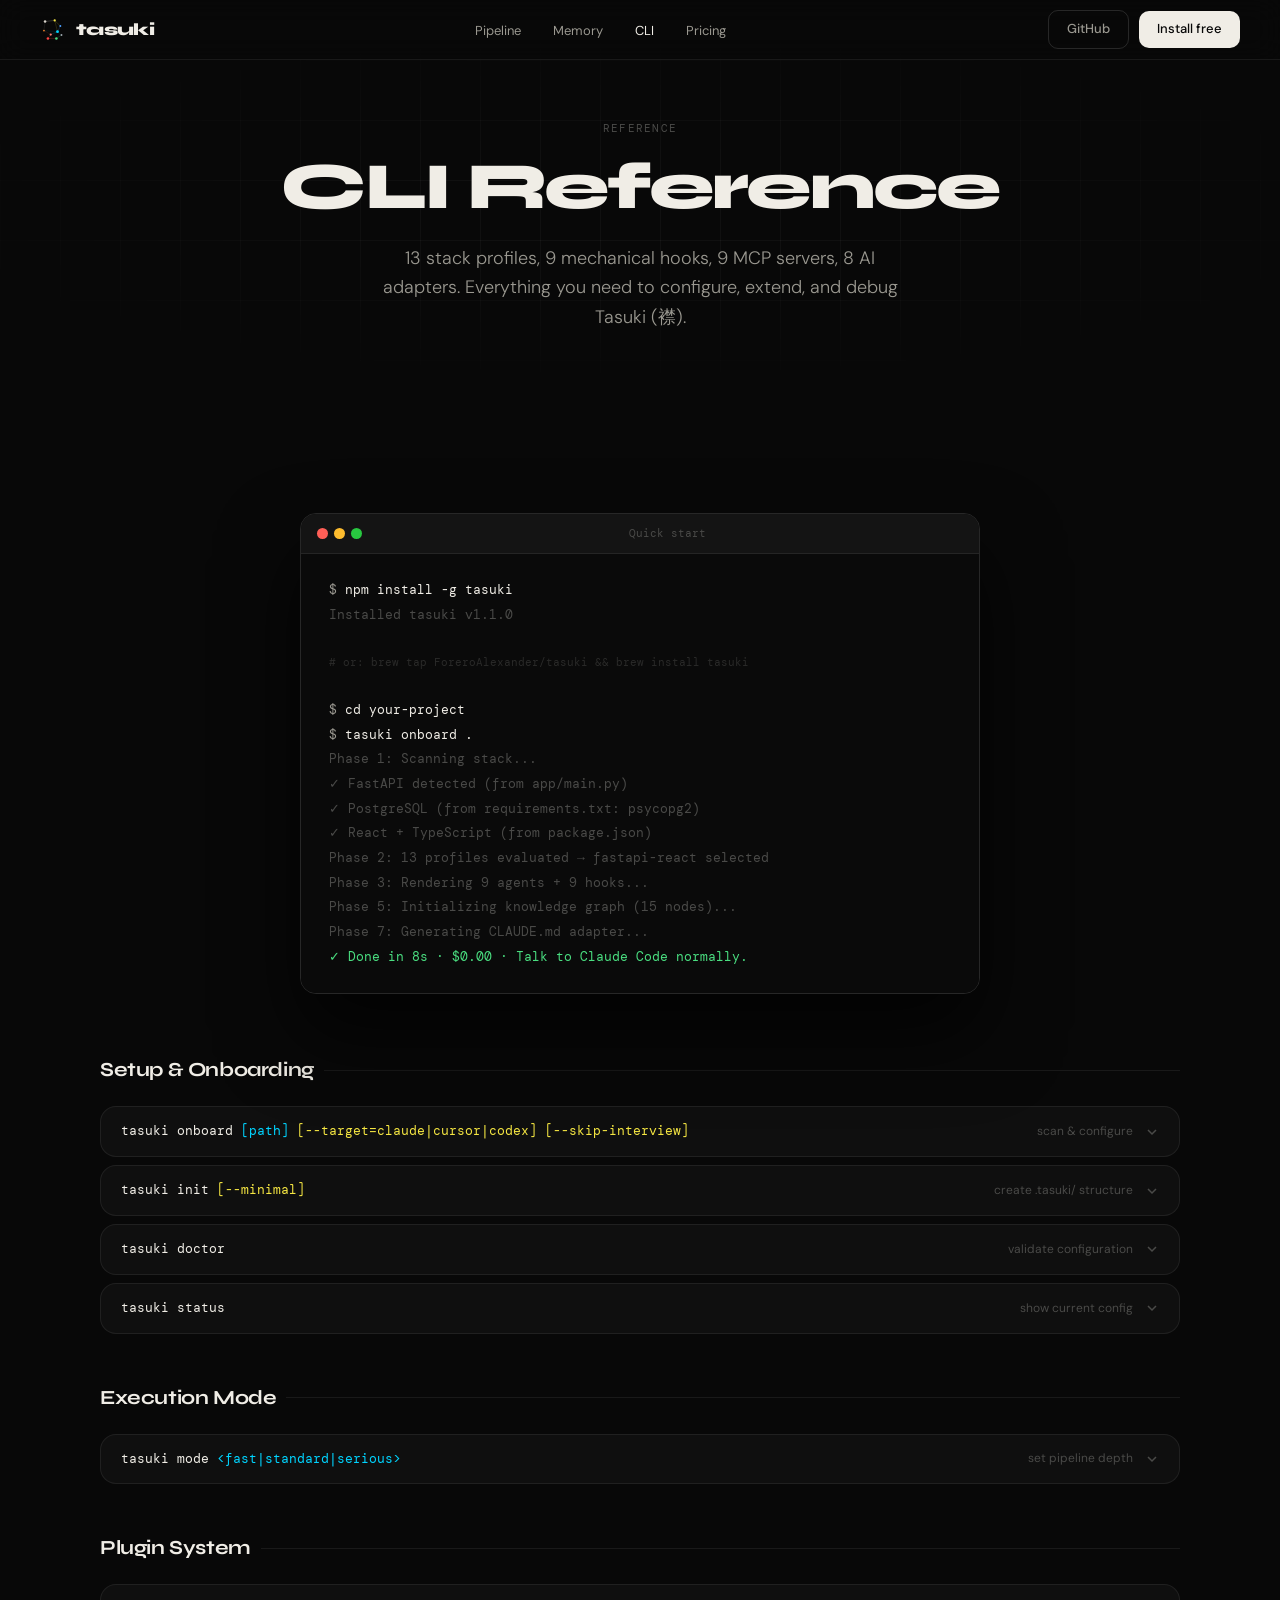
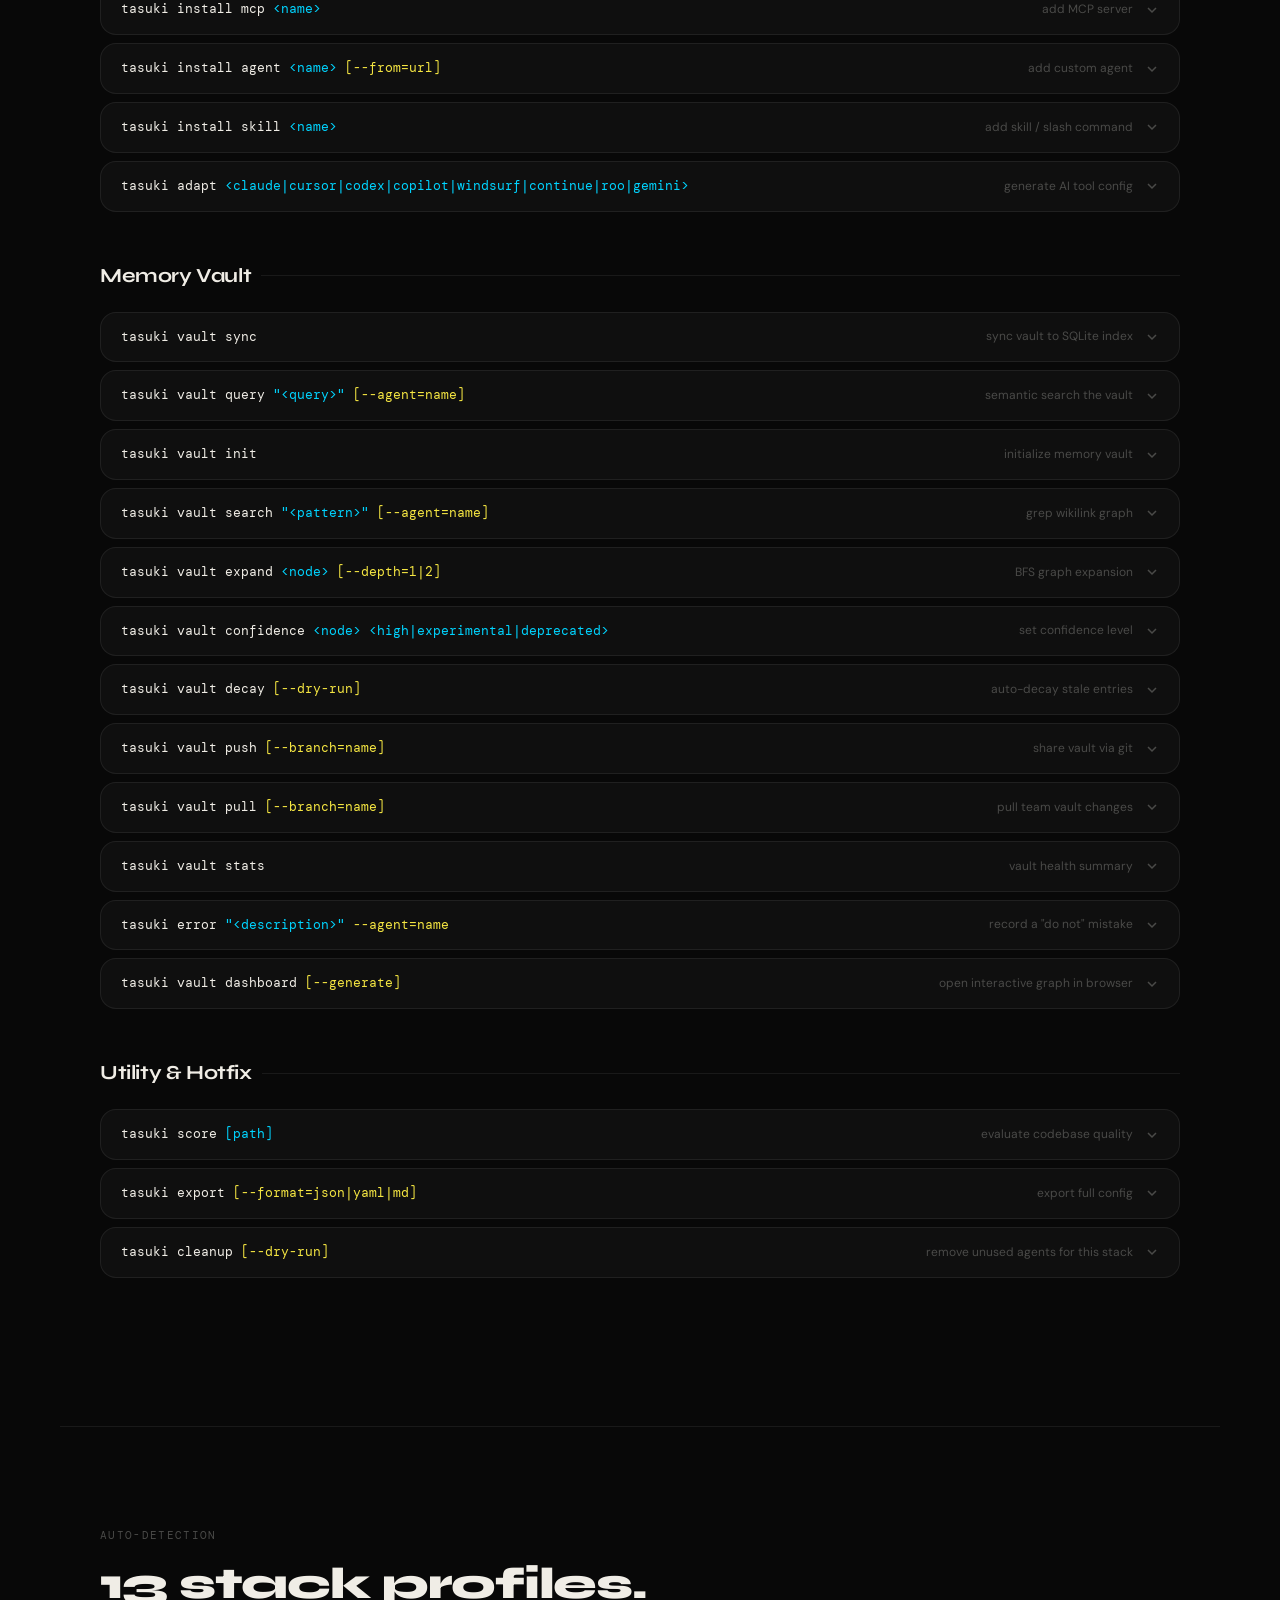
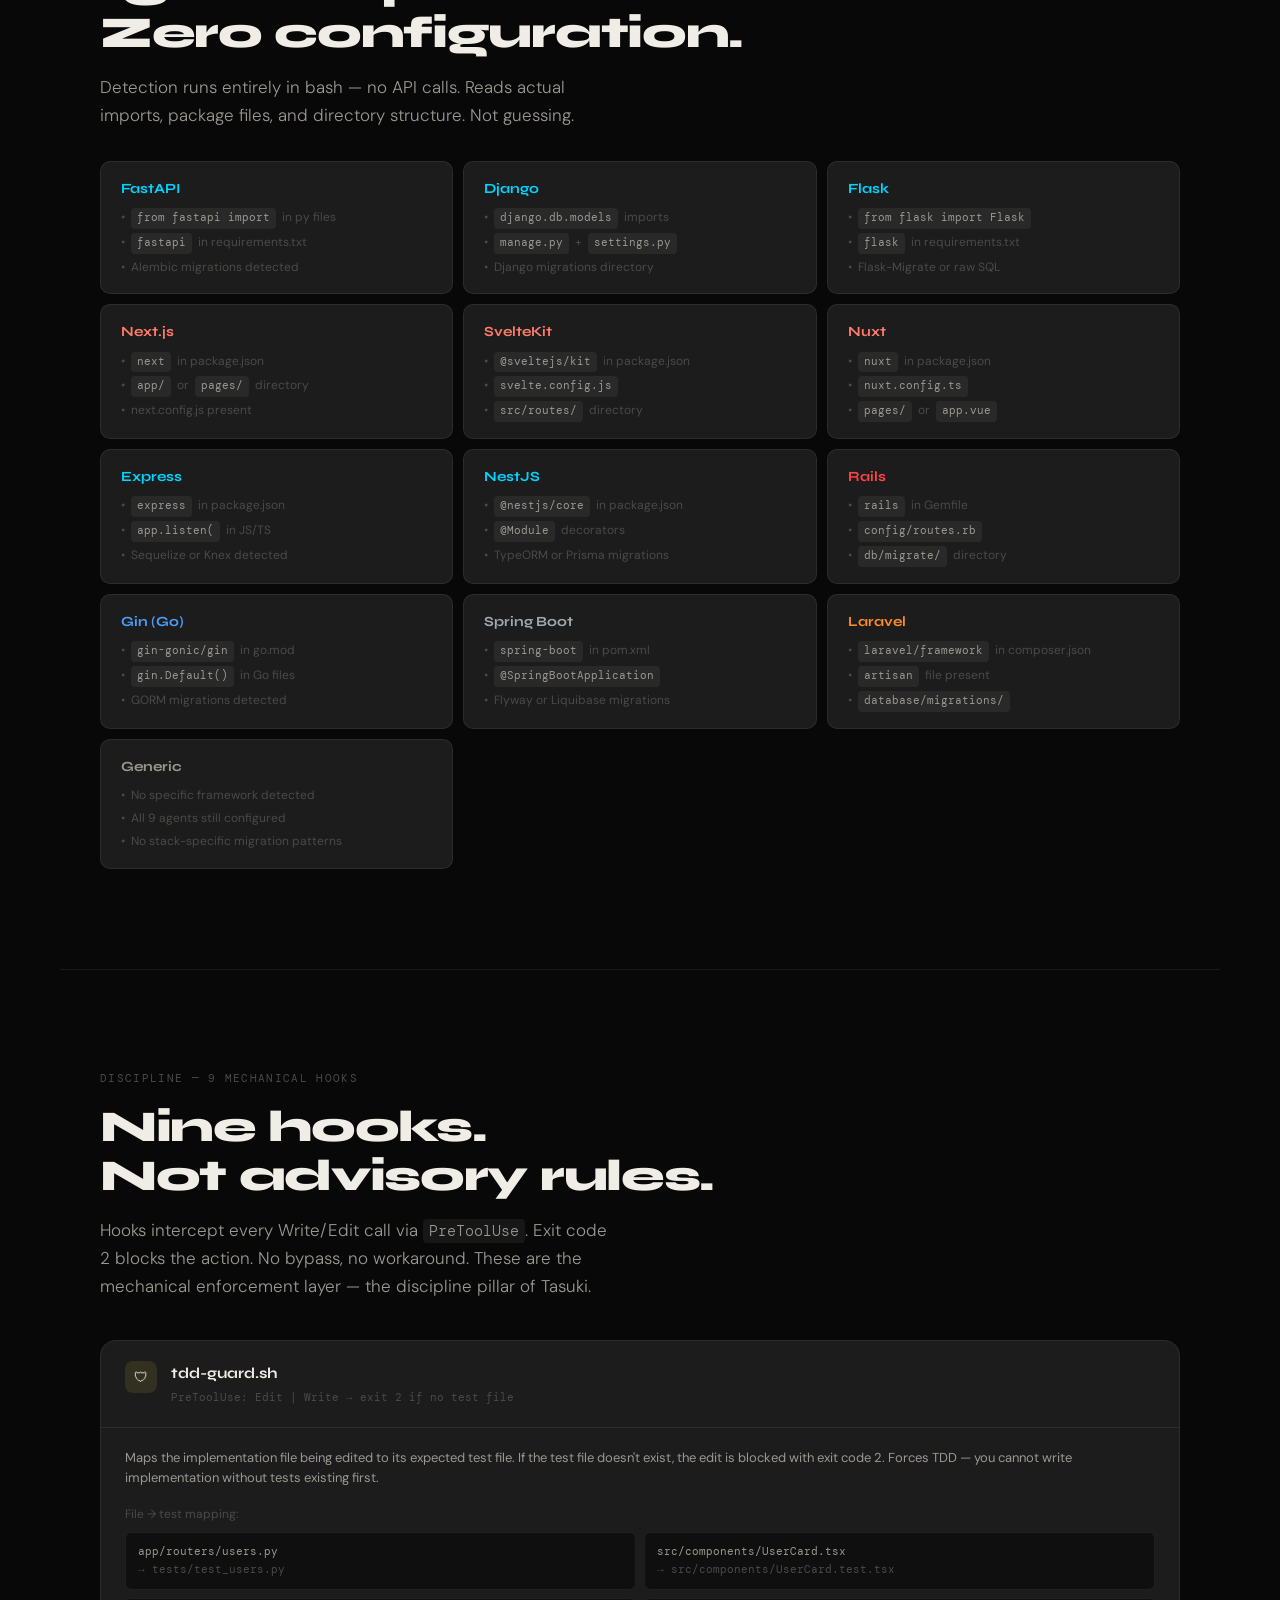
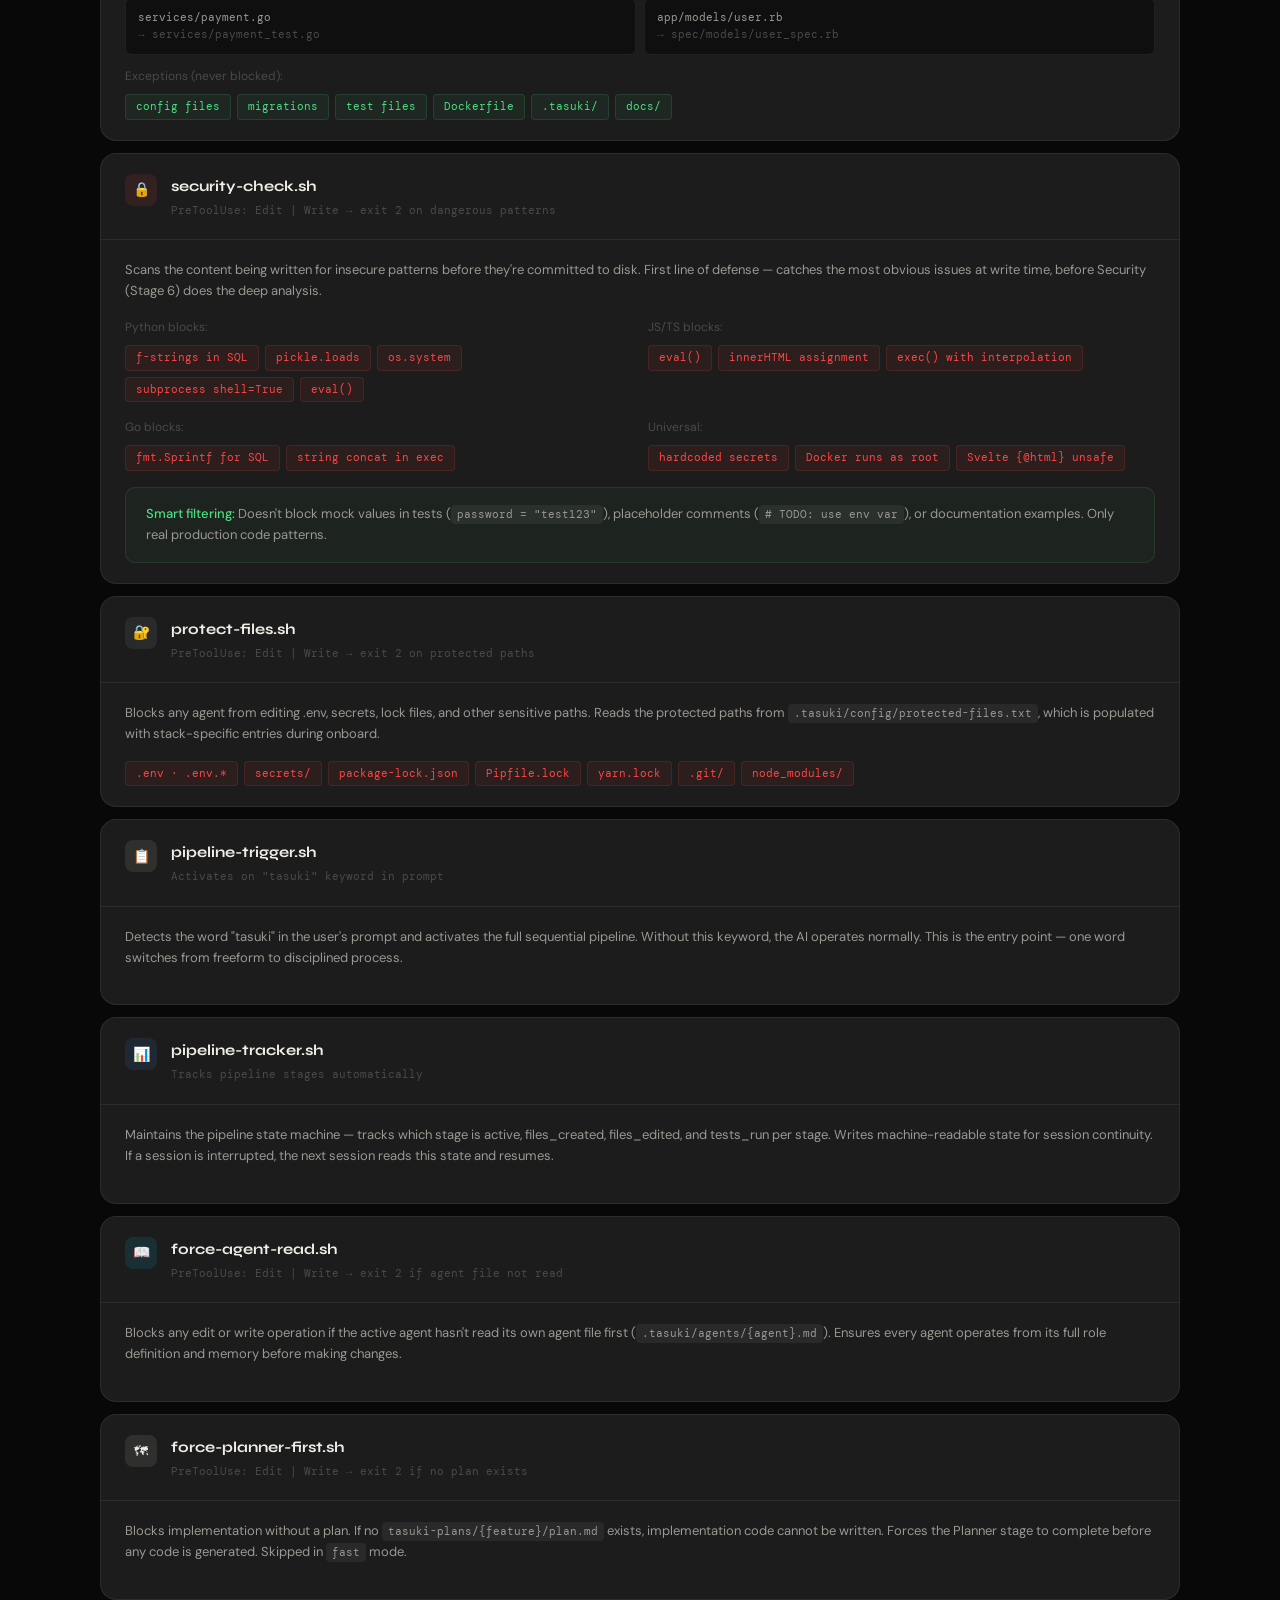
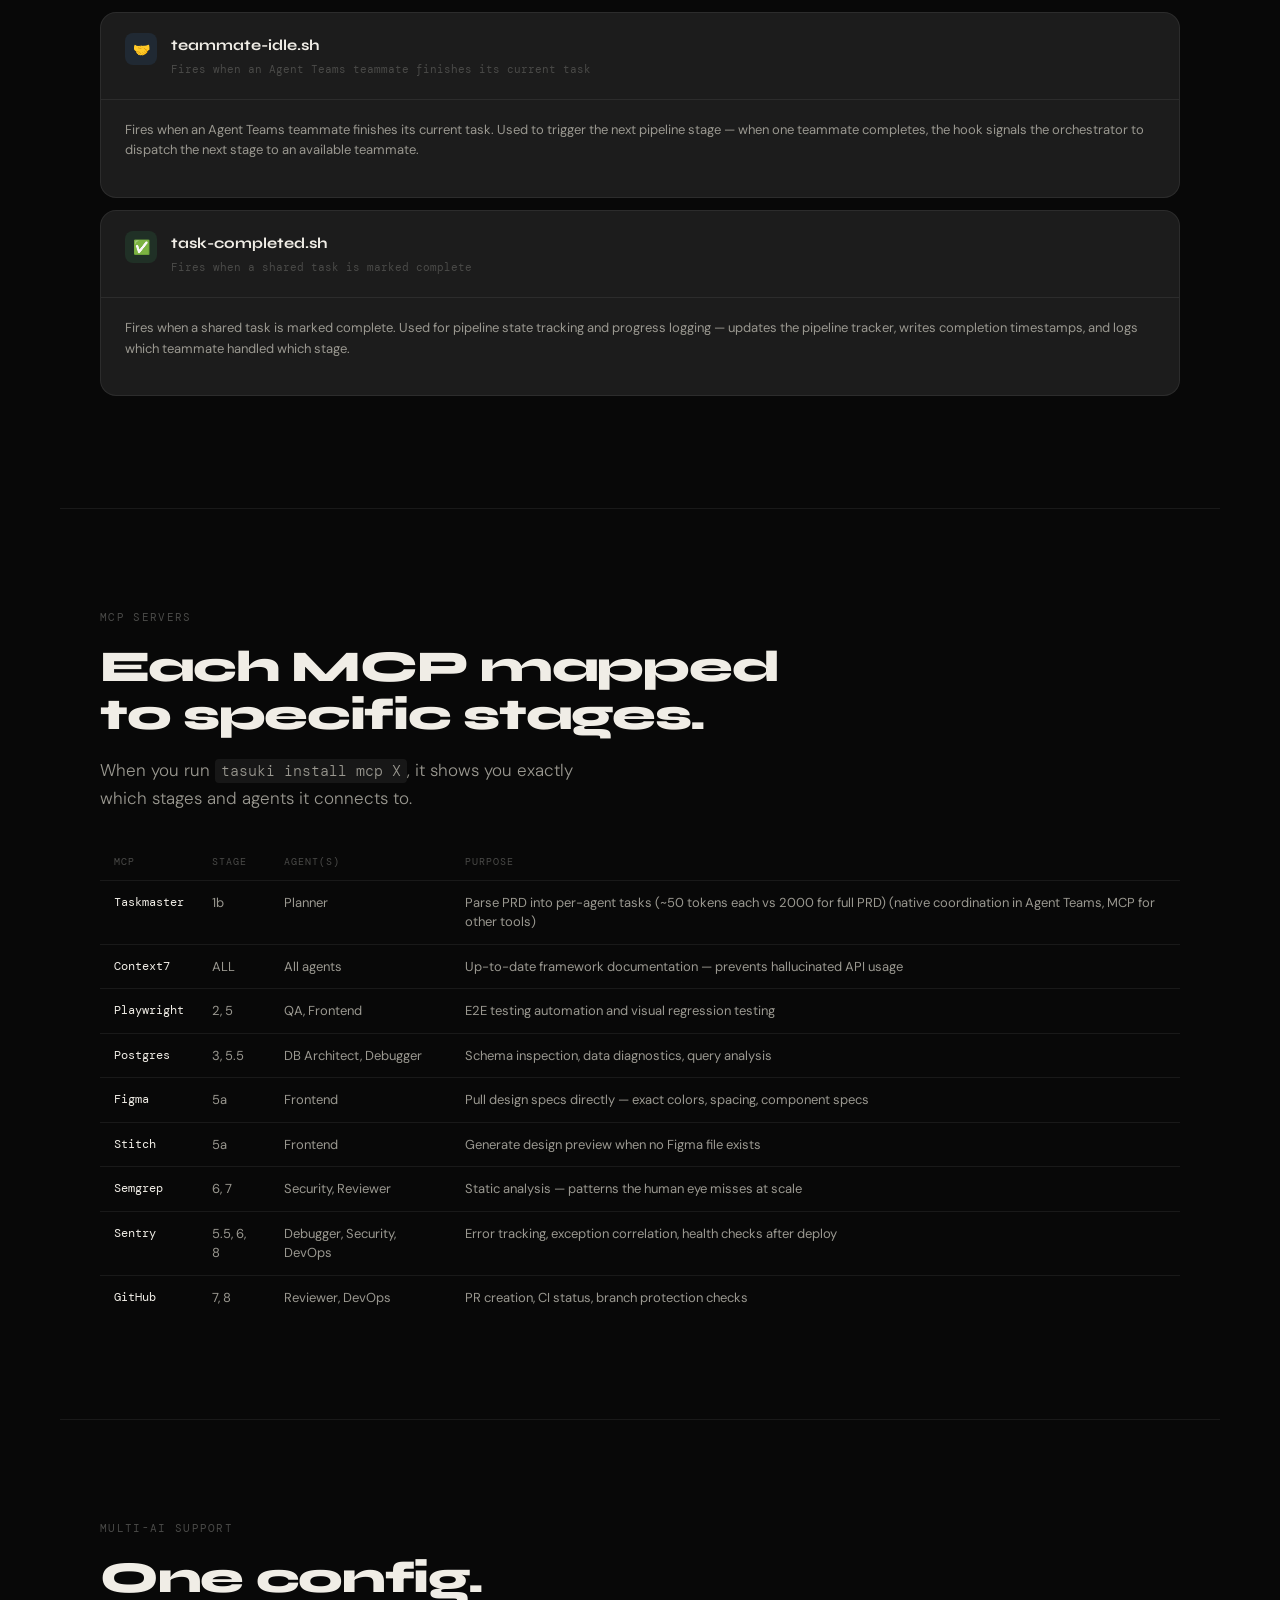
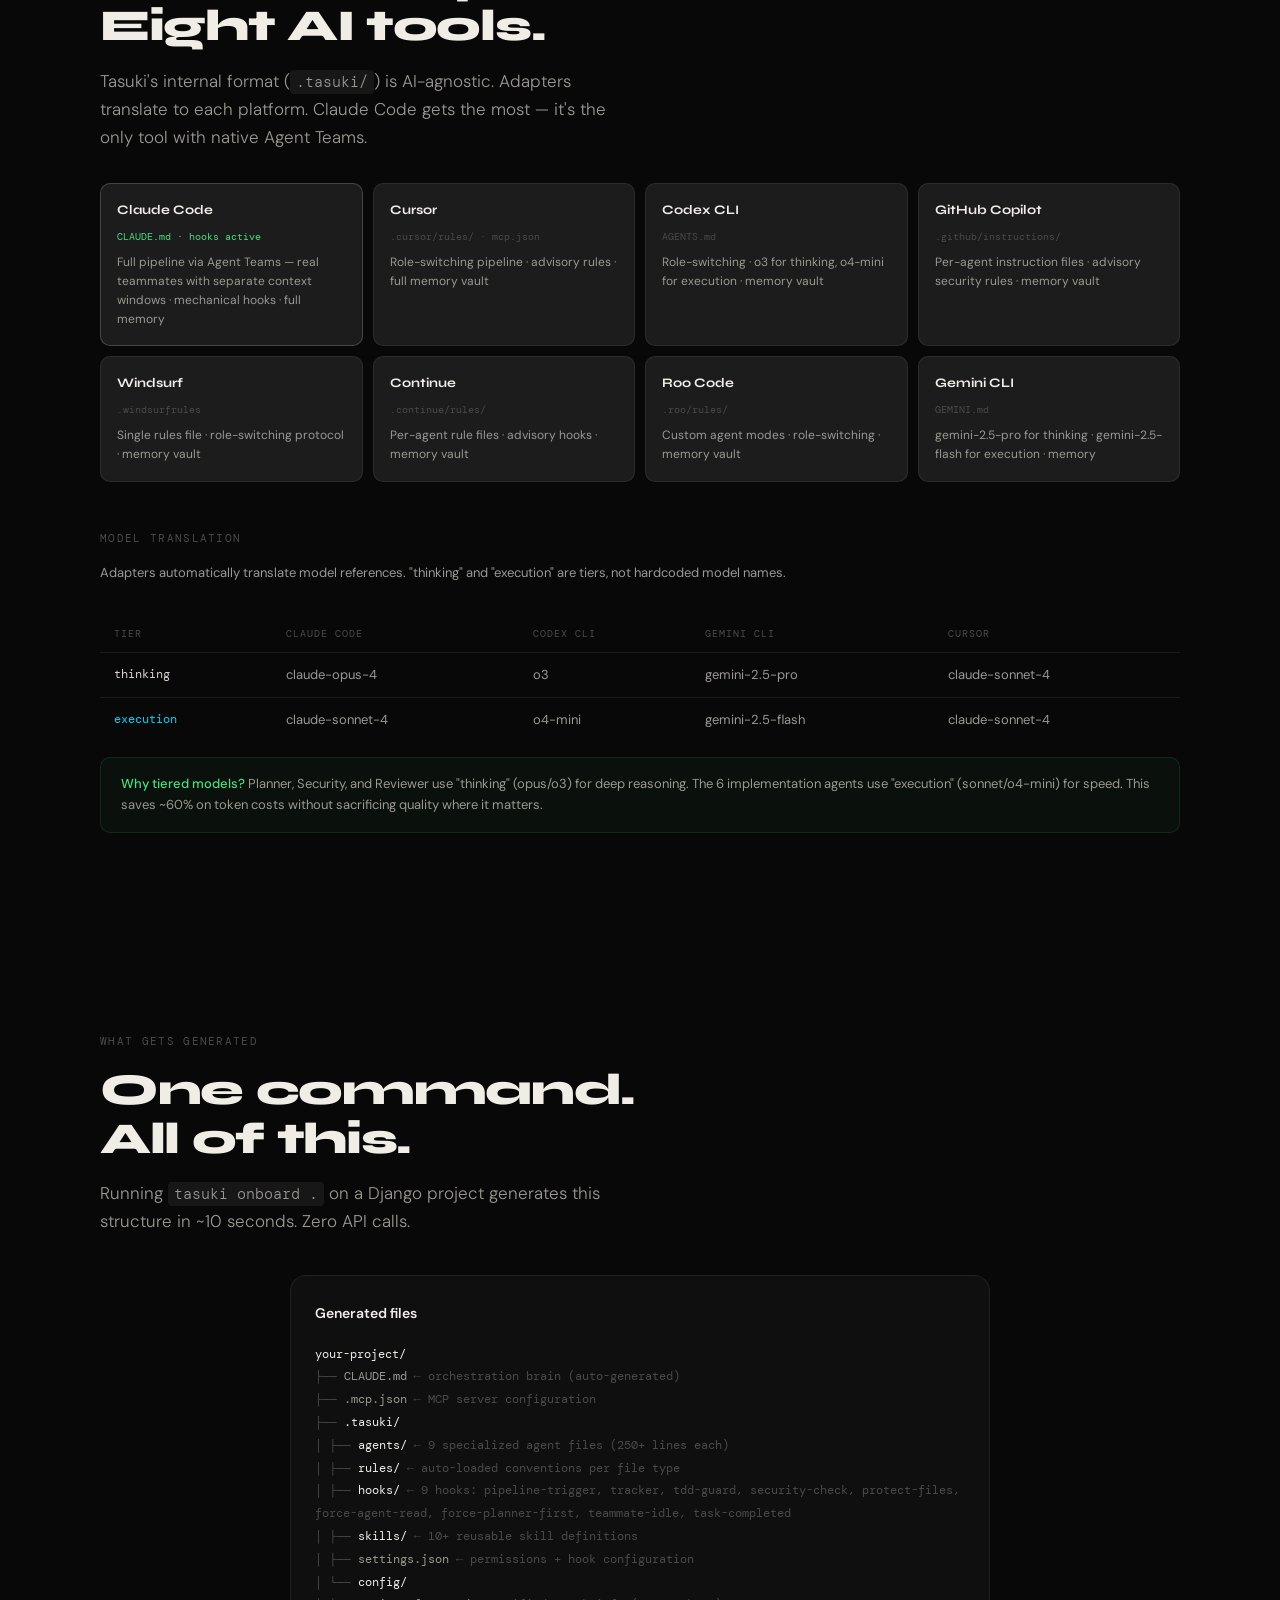
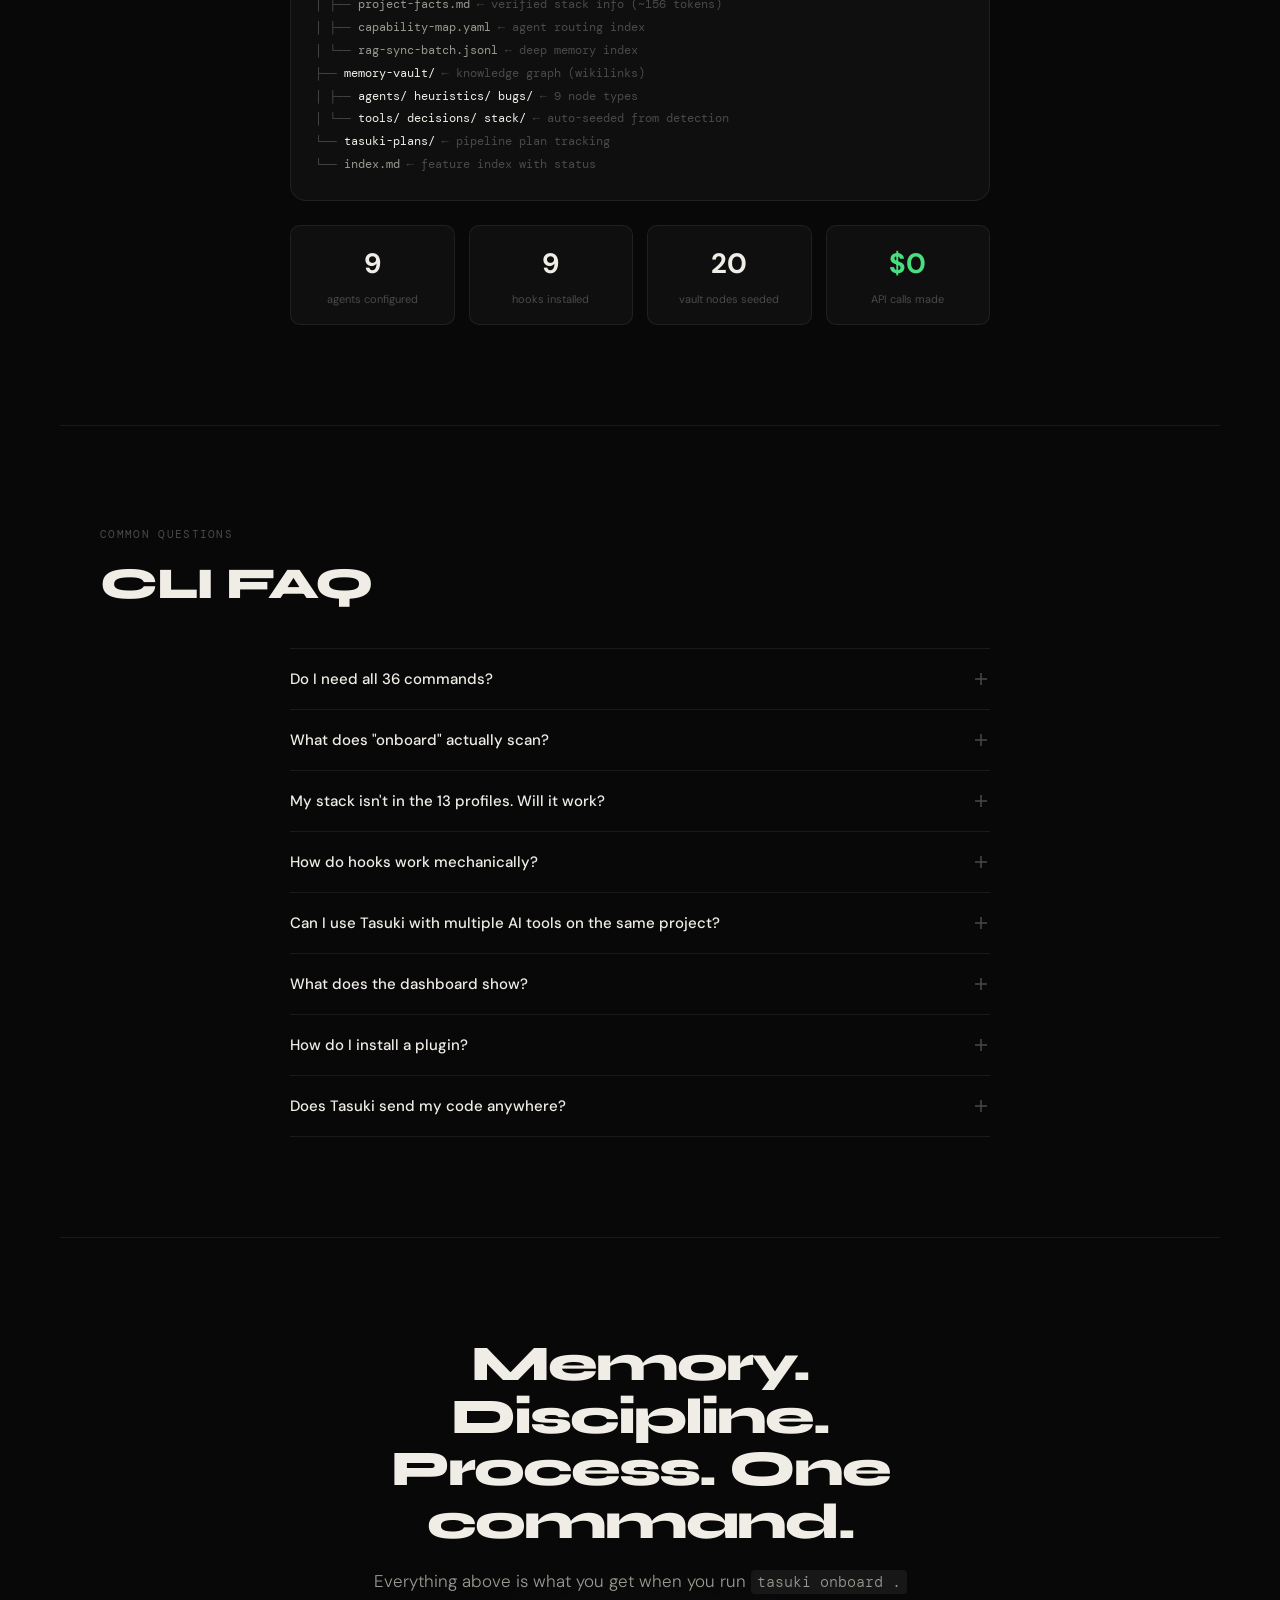
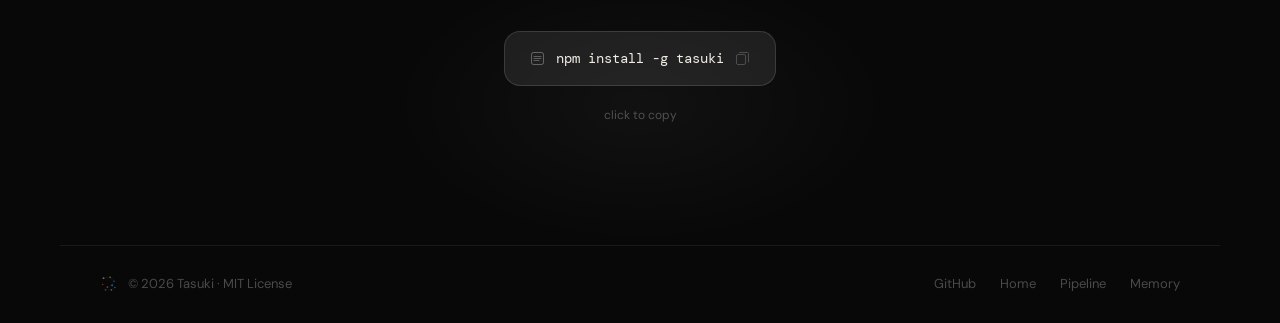
==== commit 6d30bbe3: "Update landing site to v1.1.0 — Agent Teams, 9 hooks, video demo - Rewrite hero and key sections for" ====
--- a/cli.html
+++ b/cli.html
@@ -4,7 +4,7 @@
 <meta charset="UTF-8">
 <meta name="viewport" content="width=device-width, initial-scale=1.0">
 <title>CLI Reference — Tasuki</title>
-<meta name="description" content="Complete Tasuki CLI reference: all commands, 13 stack profiles, 7 hooks, 9 MCP servers, vault push/pull, and multi-AI adapter system.">
+<meta name="description" content="Complete Tasuki CLI reference: all commands, 13 stack profiles, 9 hooks, 9 MCP servers, vault push/pull, and multi-AI adapter system.">
 <link rel="icon" type="image/svg+xml" href="assets/tasuki-logo.svg">
 <link rel="preconnect" href="https://fonts.googleapis.com">
 <link rel="preconnect" href="https://fonts.gstatic.com" crossorigin>
@@ -58,7 +58,7 @@
   <div class="hero-grid"></div>
   <div class="page-hero-eyebrow">Reference</div>
   <h1 class="page-hero-title">CLI Reference</h1>
-  <p class="page-hero-sub">13 stack profiles, 7 mechanical hooks, 9 MCP servers, 8 AI adapters. Everything you need to configure, extend, and debug Tasuki (&#35167;).</p>
+  <p class="page-hero-sub">13 stack profiles, 9 mechanical hooks, 9 MCP servers, 8 AI adapters. Everything you need to configure, extend, and debug Tasuki (&#35167;).</p>
 </div>
 
 <div class="sect">
@@ -71,7 +71,9 @@
     </div>
     <div class="terminal-body">
       <span class="t-line"><span class="t-p">$</span> <span class="t-cmd">npm install -g tasuki</span></span>
-      <span class="t-line t-dim">  Installed tasuki v1.0.0</span>
+      <span class="t-line t-dim">  Installed tasuki v1.1.0</span>
+      <span class="t-line">&nbsp;</span>
+      <span class="t-line t-dim" style="font-size:11px;opacity:0.5;">  # or: brew tap ForeroAlexander/tasuki && brew install tasuki</span>
       <span class="t-line">&nbsp;</span>
       <span class="t-line"><span class="t-p">$</span> <span class="t-cmd">cd your-project</span></span>
       <span class="t-line"><span class="t-p">$</span> <span class="t-cmd">tasuki onboard .</span></span>
@@ -80,7 +82,7 @@
       <span class="t-line t-dim">  ✓ PostgreSQL (from requirements.txt: psycopg2)</span>
       <span class="t-line t-dim">  ✓ React + TypeScript (from package.json)</span>
       <span class="t-line t-dim">  Phase 2: 13 profiles evaluated → fastapi-react selected</span>
-      <span class="t-line t-dim">  Phase 3: Rendering 9 agents + 7 hooks...</span>
+      <span class="t-line t-dim">  Phase 3: Rendering 9 agents + 9 hooks...</span>
       <span class="t-line t-dim">  Phase 5: Initializing knowledge graph (15 nodes)...</span>
       <span class="t-line t-dim">  Phase 7: Generating CLAUDE.md adapter...</span>
       <span class="t-line t-ok">  ✓ Done in 8s · $0.00 · Talk to Claude Code normally.</span>
@@ -133,7 +135,7 @@
           <div class="cmd-example">
             <span class="p">$</span> <span class="c">tasuki doctor</span><br>
             <span class="ok">✓ 9 agents valid</span><br>
-            <span class="ok">✓ 7 hooks executable</span><br>
+            <span class="ok">✓ 9 hooks executable</span><br>
             <span class="warn">⚠ project-facts.md: 2 unverified paths</span>
           </div>
         </div>
@@ -153,7 +155,7 @@
             <span class="p">$</span> <span class="c">tasuki status</span><br>
             <span class="o">Mode: standard · Target: claude</span><br>
             <span class="o">Stack: FastAPI + PostgreSQL + React</span><br>
-            <span class="o">Agents: 9 active · Hooks: 7 · Memory: 34 nodes</span>
+            <span class="o">Agents: 9 active · Hooks: 9 · Memory: 34 nodes</span>
           </div>
         </div>
       </div>
@@ -626,8 +628,8 @@
 
 <!-- HOOKS -->
 <div class="sect">
-  <div class="eyebrow">Discipline — 7 mechanical hooks</div>
-  <h2 class="section-title">Seven hooks.<br>Not advisory rules.</h2>
+  <div class="eyebrow">Discipline — 9 mechanical hooks</div>
+  <h2 class="section-title">Nine hooks.<br>Not advisory rules.</h2>
   <p class="section-sub">Hooks intercept every Write/Edit call via <code>PreToolUse</code>. Exit code 2 blocks the action. No bypass, no workaround. These are the mechanical enforcement layer — the discipline pillar of Tasuki.</p>
 
   <div style="margin-top:40px;">
@@ -784,6 +786,32 @@
       </div>
       <div class="hook-body">
         <div class="hook-desc">Blocks implementation without a plan. If no <code>tasuki-plans/{feature}/plan.md</code> exists, implementation code cannot be written. Forces the Planner stage to complete before any code is generated. Skipped in <code>fast</code> mode.</div>
+      </div>
+    </div>
+
+    <div class="hook-block">
+      <div class="hook-head">
+        <div class="hook-icon" style="background:rgba(74,158,255,0.1);">🤝</div>
+        <div>
+          <div class="hook-name">teammate-idle.sh</div>
+          <div class="hook-trigger">Fires when an Agent Teams teammate finishes its current task</div>
+        </div>
+      </div>
+      <div class="hook-body">
+        <div class="hook-desc">Fires when an Agent Teams teammate finishes its current task. Used to trigger the next pipeline stage — when one teammate completes, the hook signals the orchestrator to dispatch the next stage to an available teammate.</div>
+      </div>
+    </div>
+
+    <div class="hook-block">
+      <div class="hook-head">
+        <div class="hook-icon" style="background:rgba(74,222,128,0.1);">✅</div>
+        <div>
+          <div class="hook-name">task-completed.sh</div>
+          <div class="hook-trigger">Fires when a shared task is marked complete</div>
+        </div>
+      </div>
+      <div class="hook-body">
+        <div class="hook-desc">Fires when a shared task is marked complete. Used for pipeline state tracking and progress logging — updates the pipeline tracker, writes completion timestamps, and logs which teammate handled which stage.</div>
       </div>
     </div>
   </div>
@@ -811,7 +839,7 @@
         <td>Taskmaster</td>
         <td>1b</td>
         <td>Planner</td>
-        <td>Parse PRD into per-agent tasks (~50 tokens each vs 2000 for full PRD)</td>
+        <td>Parse PRD into per-agent tasks (~50 tokens each vs 2000 for full PRD) (native coordination in Agent Teams, MCP for other tools)</td>
       </tr>
       <tr>
         <td>Context7</td>
@@ -871,13 +899,13 @@
 <div class="sect">
   <div class="eyebrow">Multi-AI support</div>
   <h2 class="section-title">One config.<br>Eight AI tools.</h2>
-  <p class="section-sub">Tasuki's internal format (<code>.tasuki/</code>) is AI-agnostic. Adapters translate to each platform. Claude Code gets the most — it's the only tool with native sub-agents.</p>
+  <p class="section-sub">Tasuki's internal format (<code>.tasuki/</code>) is AI-agnostic. Adapters translate to each platform. Claude Code gets the most — it's the only tool with native Agent Teams.</p>
 
   <div class="adapter-grid">
     <div class="adapter-card" style="border-color:rgba(255,255,255,0.18);">
       <div class="adapter-name">Claude Code</div>
       <div class="adapter-file" style="color:var(--reviewer);">CLAUDE.md · hooks active</div>
-      <div class="adapter-features">Full pipeline via <code>Agent()</code> sub-agents · mechanical hooks · full memory</div>
+      <div class="adapter-features">Full pipeline via Agent Teams — real teammates with separate context windows · mechanical hooks · full memory</div>
     </div>
     <div class="adapter-card">
       <div class="adapter-name">Cursor</div>
@@ -968,7 +996,7 @@
 <span style="color:var(--text3);">├── </span><span class="vt-dir">.tasuki/</span><br>
 <span style="color:var(--text3);">│   ├── </span><span class="vt-dir">agents/</span>                     <span class="vt-comment">  ← 9 specialized agent files (250+ lines each)</span><br>
 <span style="color:var(--text3);">│   ├── </span><span class="vt-dir">rules/</span>                      <span class="vt-comment">  ← auto-loaded conventions per file type</span><br>
-<span style="color:var(--text3);">│   ├── </span><span class="vt-dir">hooks/</span>                      <span class="vt-comment">  ← 7 hooks: pipeline-trigger, tracker, tdd-guard, security-check, protect-files, force-agent-read, force-planner-first</span><br>
+<span style="color:var(--text3);">│   ├── </span><span class="vt-dir">hooks/</span>                      <span class="vt-comment">  ← 9 hooks: pipeline-trigger, tracker, tdd-guard, security-check, protect-files, force-agent-read, force-planner-first, teammate-idle, task-completed</span><br>
 <span style="color:var(--text3);">│   ├── </span><span class="vt-dir">skills/</span>                     <span class="vt-comment">  ← 10+ reusable skill definitions</span><br>
 <span style="color:var(--text3);">│   ├── </span><span class="vt-file">settings.json</span>               <span class="vt-comment">  ← permissions + hook configuration</span><br>
 <span style="color:var(--text3);">│   └── </span><span class="vt-dir">config/</span><br>
@@ -988,7 +1016,7 @@
         <div style="font-size:11px;color:var(--text3);margin-top:4px;">agents configured</div>
       </div>
       <div style="background:var(--bg2);border:1px solid var(--border);border-radius:var(--radius);padding:16px;text-align:center;">
-        <div style="font-size:28px;font-weight:700;color:var(--text);">7</div>
+        <div style="font-size:28px;font-weight:700;color:var(--text);">9</div>
         <div style="font-size:11px;color:var(--text3);margin-top:4px;">hooks installed</div>
       </div>
       <div style="background:var(--bg2);border:1px solid var(--border);border-radius:var(--radius);padding:16px;text-align:center;">
@@ -1025,7 +1053,7 @@
     </div>
     <div class="faq-item">
       <button class="faq-q" onclick="toggleFaq(this)">How do hooks work mechanically?<svg class="faq-icon" viewBox="0 0 18 18" fill="none" stroke="currentColor" stroke-width="1.5"><line x1="9" y1="3" x2="9" y2="15"/><line x1="3" y1="9" x2="15" y2="9"/></svg></button>
-      <div class="faq-a">On Claude Code: all 7 hooks are registered in <code>settings.json</code> as <code>PreToolUse</code> events. When Claude tries to Edit or Write a file, the hook script runs first. Exit 0 = allow, exit 2 = block with message. Claude Code enforces this mechanically — the AI cannot bypass it. The 7 hooks: pipeline-trigger (activates on "tasuki"), pipeline-tracker (tracks stages), tdd-guard (blocks edits without tests), security-check (blocks anti-patterns), protect-files (blocks .env/secrets), force-agent-read (blocks edits without reading agent file), force-planner-first (blocks implementation without a plan). On other tools: hooks become advisory rules — strongly worded but not physically enforced.</div>
+      <div class="faq-a">On Claude Code: all 9 hooks are registered in <code>settings.json</code> as <code>PreToolUse</code> events. When Claude tries to Edit or Write a file, the hook script runs first. Exit 0 = allow, exit 2 = block with message. Claude Code enforces this mechanically — the AI cannot bypass it. The 9 hooks: pipeline-trigger (activates on "tasuki"), pipeline-tracker (tracks stages), tdd-guard (blocks edits without tests), security-check (blocks anti-patterns), protect-files (blocks .env/secrets), force-agent-read (blocks edits without reading agent file), force-planner-first (blocks implementation without a plan), teammate-idle (fires when an Agent Teams teammate finishes its task), task-completed (fires when a shared task is marked complete). On other tools: hooks become advisory rules — strongly worded but not physically enforced.</div>
     </div>
     <div class="faq-item">
       <button class="faq-q" onclick="toggleFaq(this)">Can I use Tasuki with multiple AI tools on the same project?<svg class="faq-icon" viewBox="0 0 18 18" fill="none" stroke="currentColor" stroke-width="1.5"><line x1="9" y1="3" x2="9" y2="15"/><line x1="3" y1="9" x2="15" y2="9"/></svg></button>
